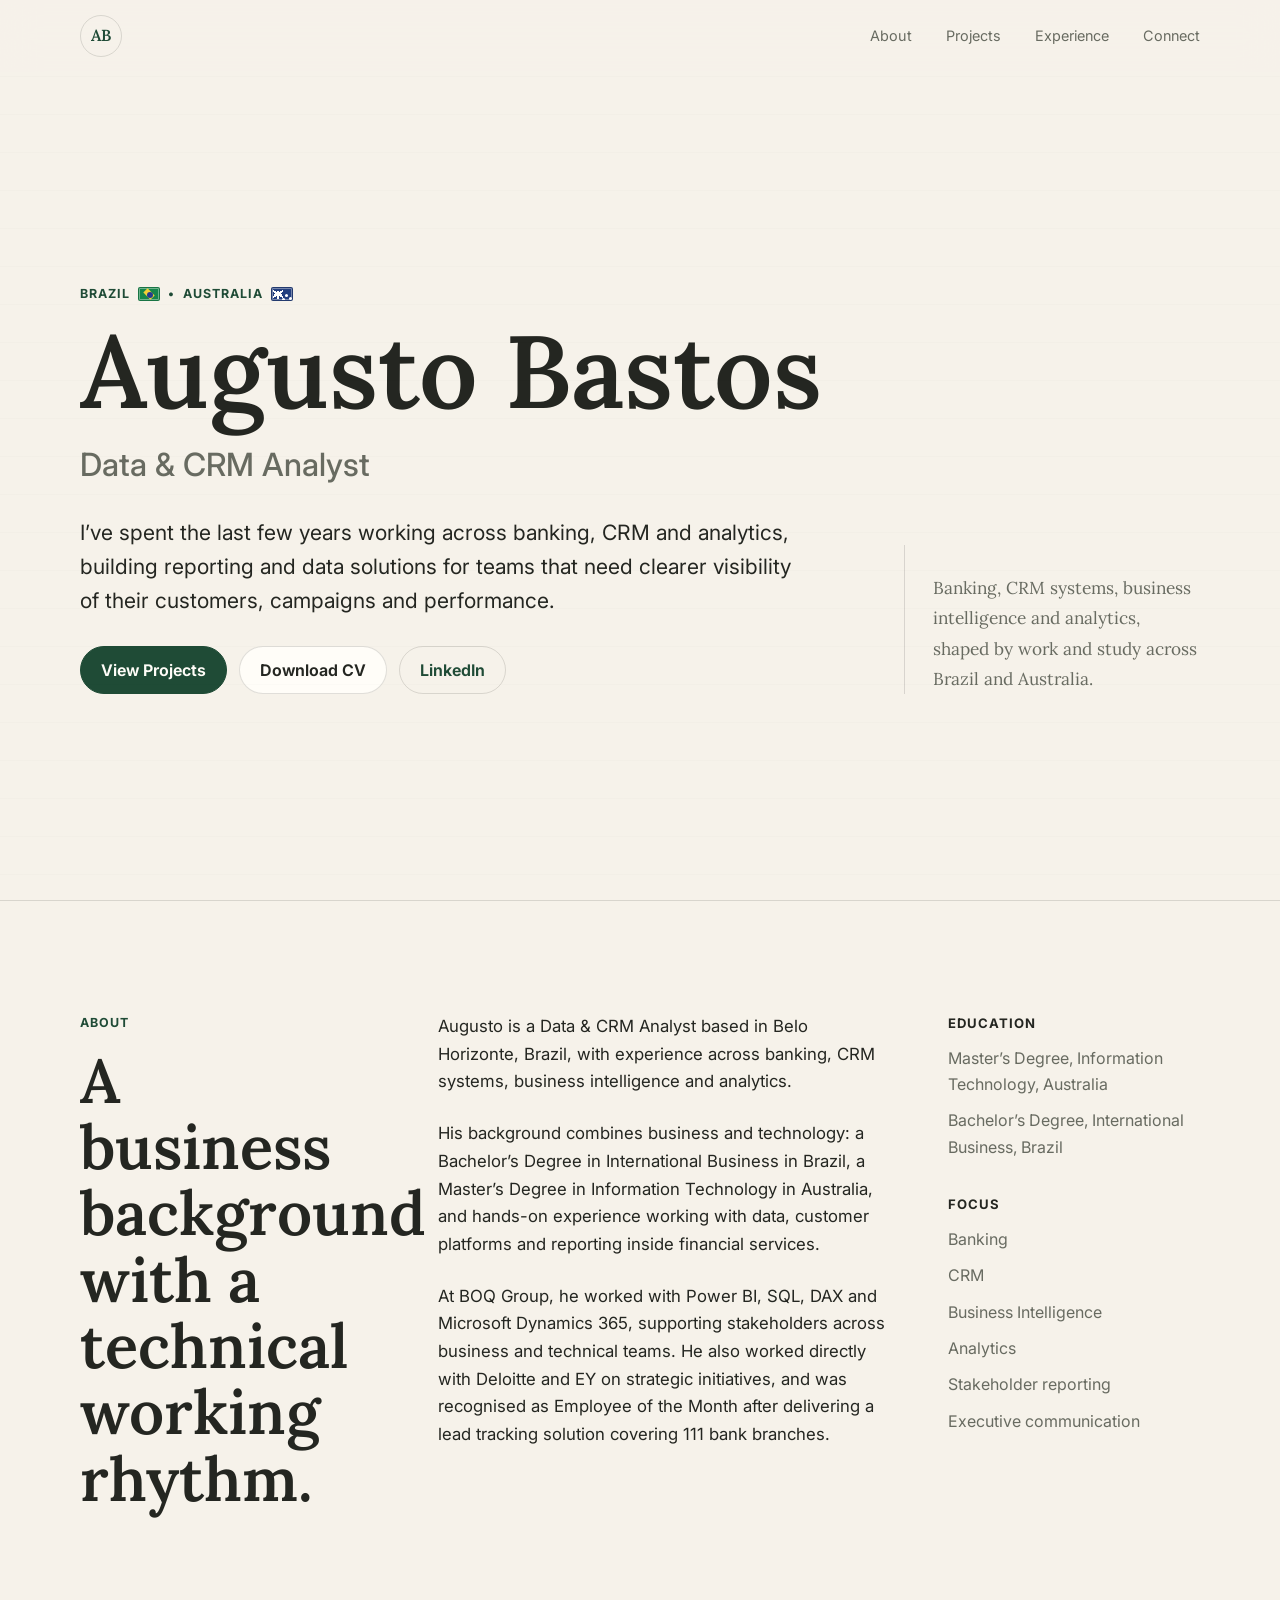
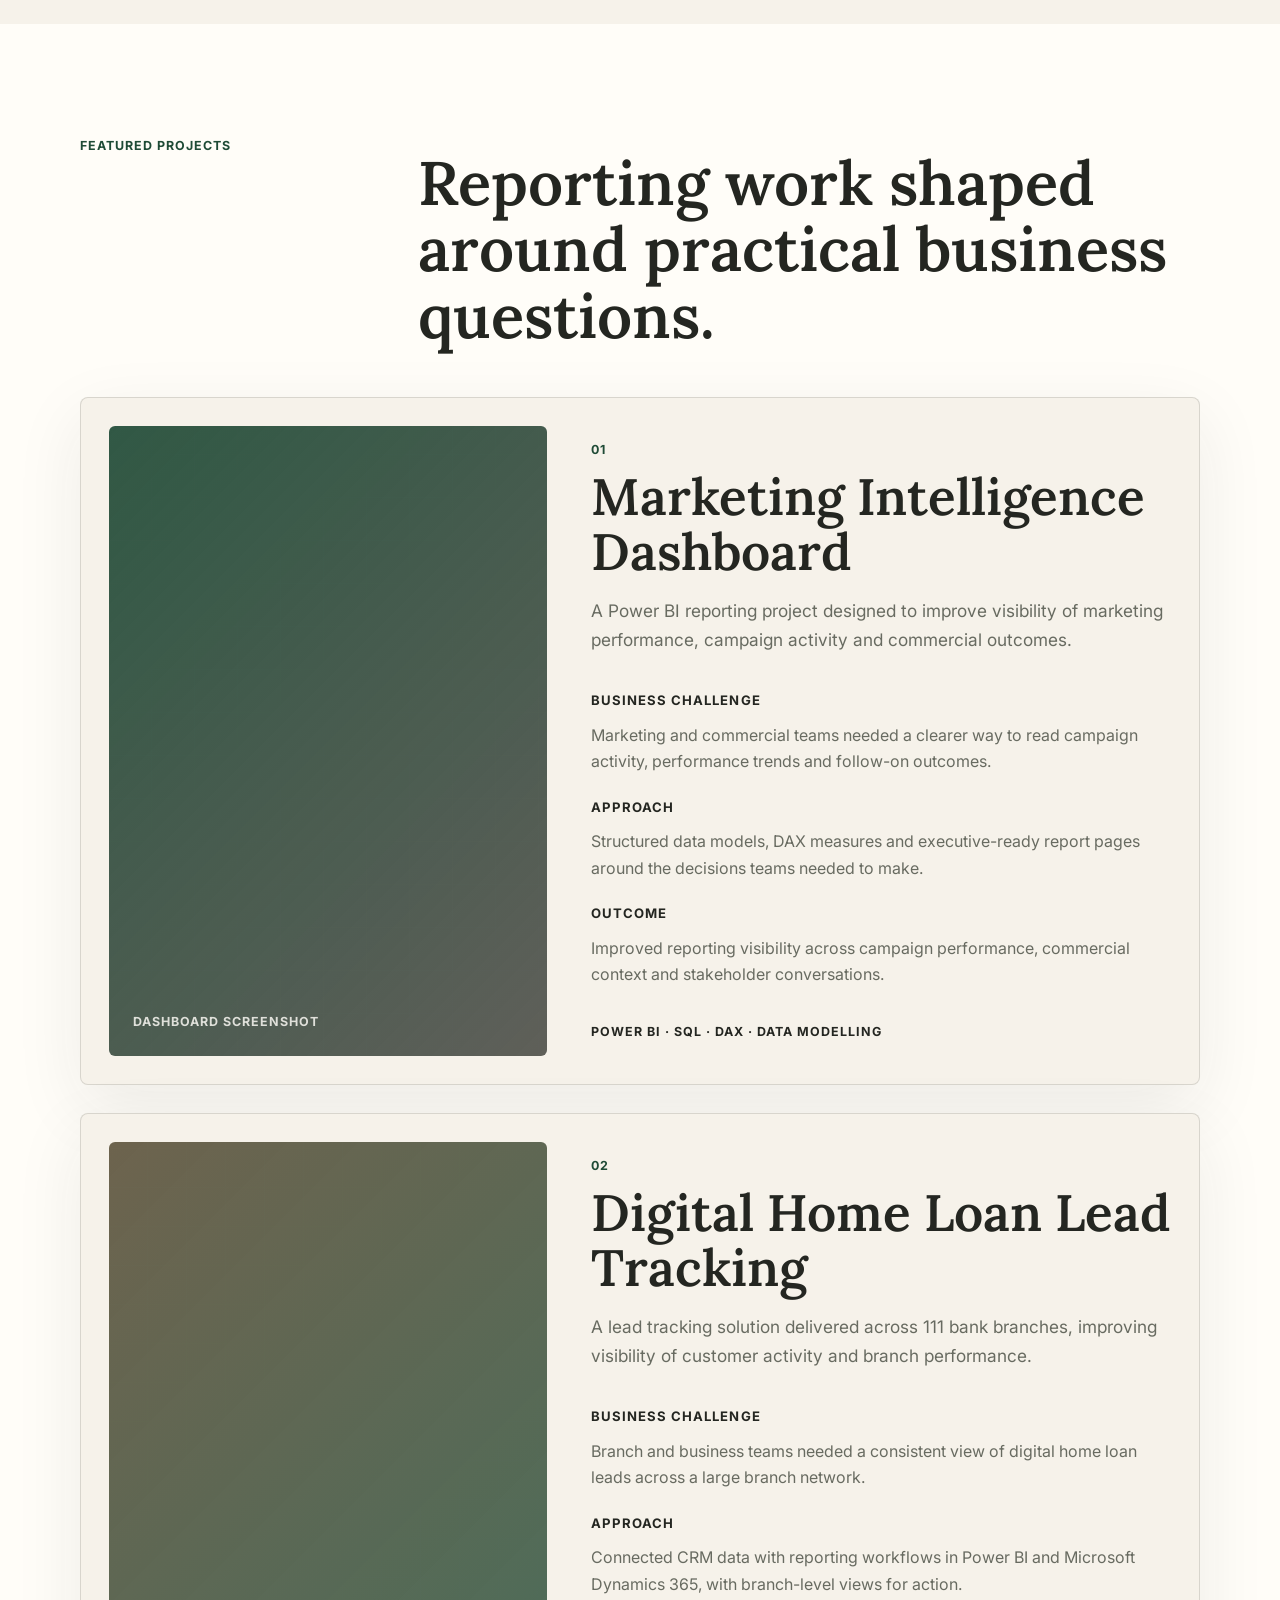
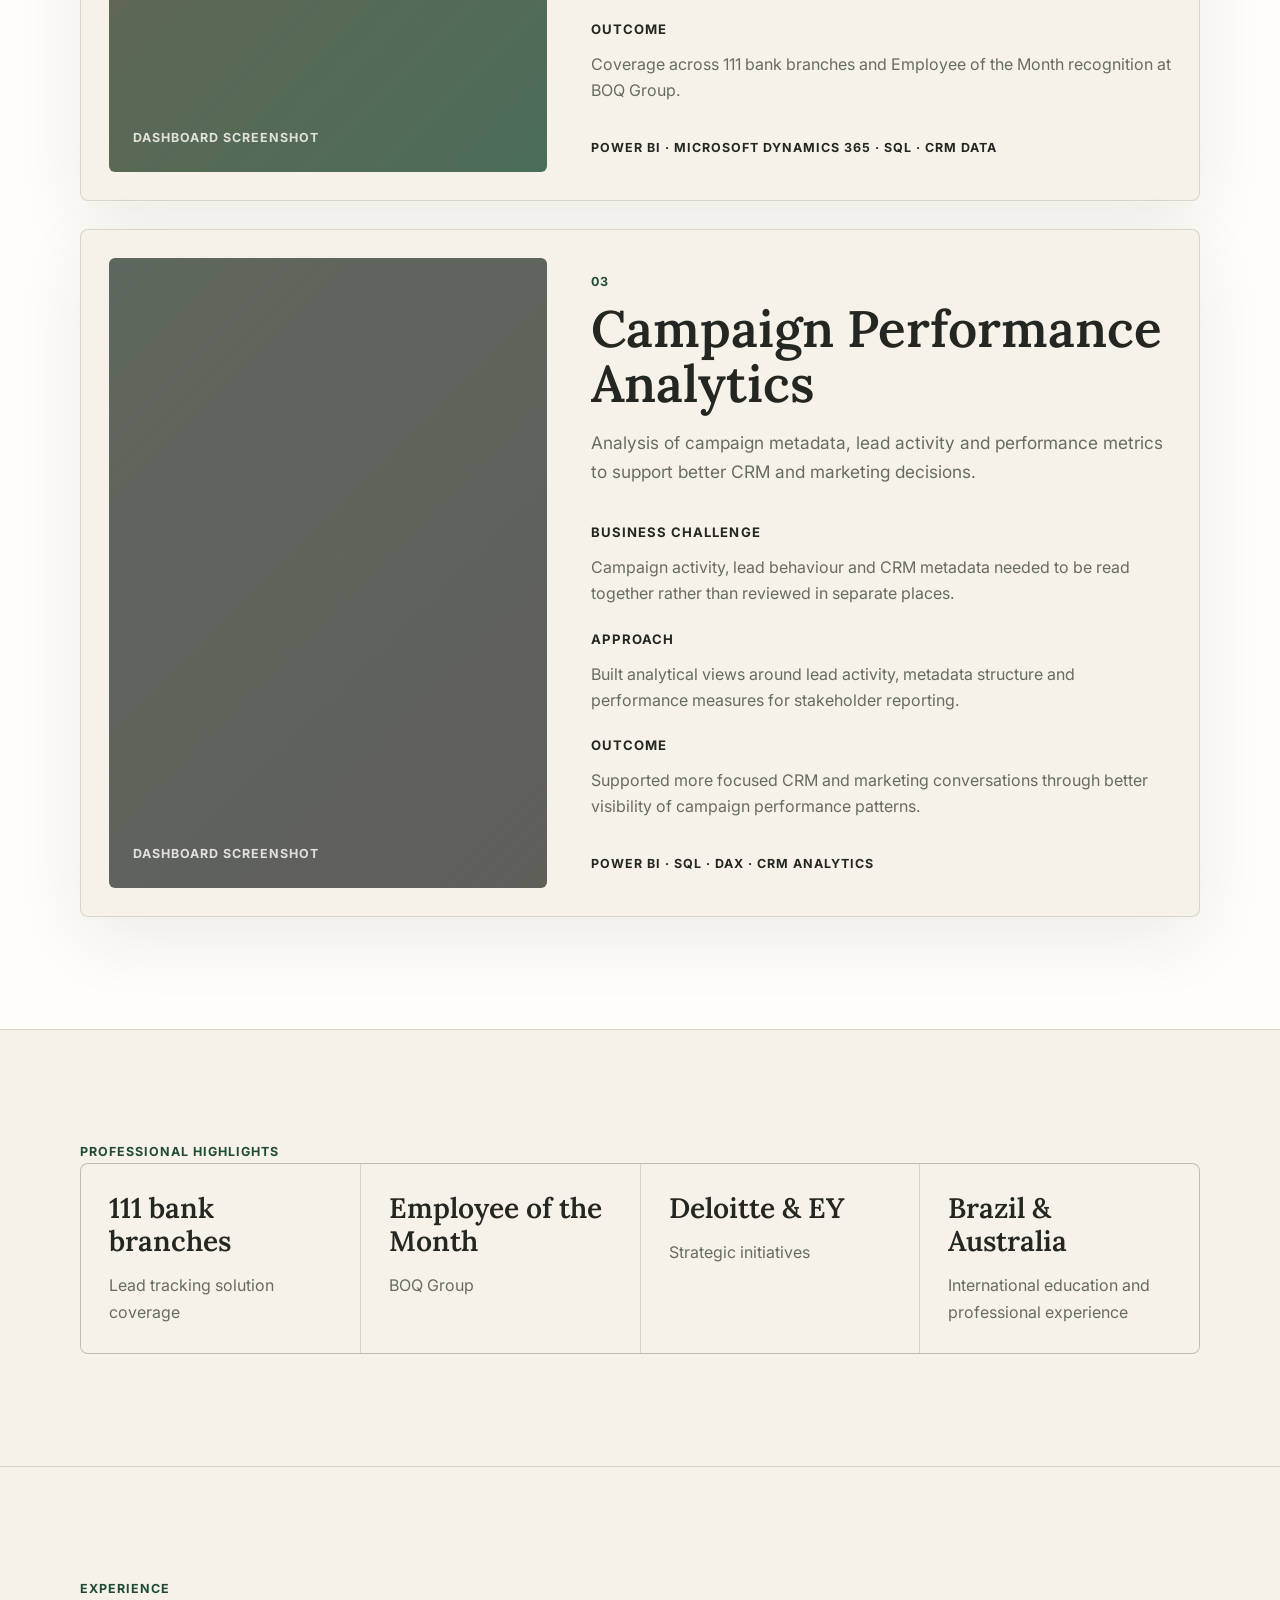
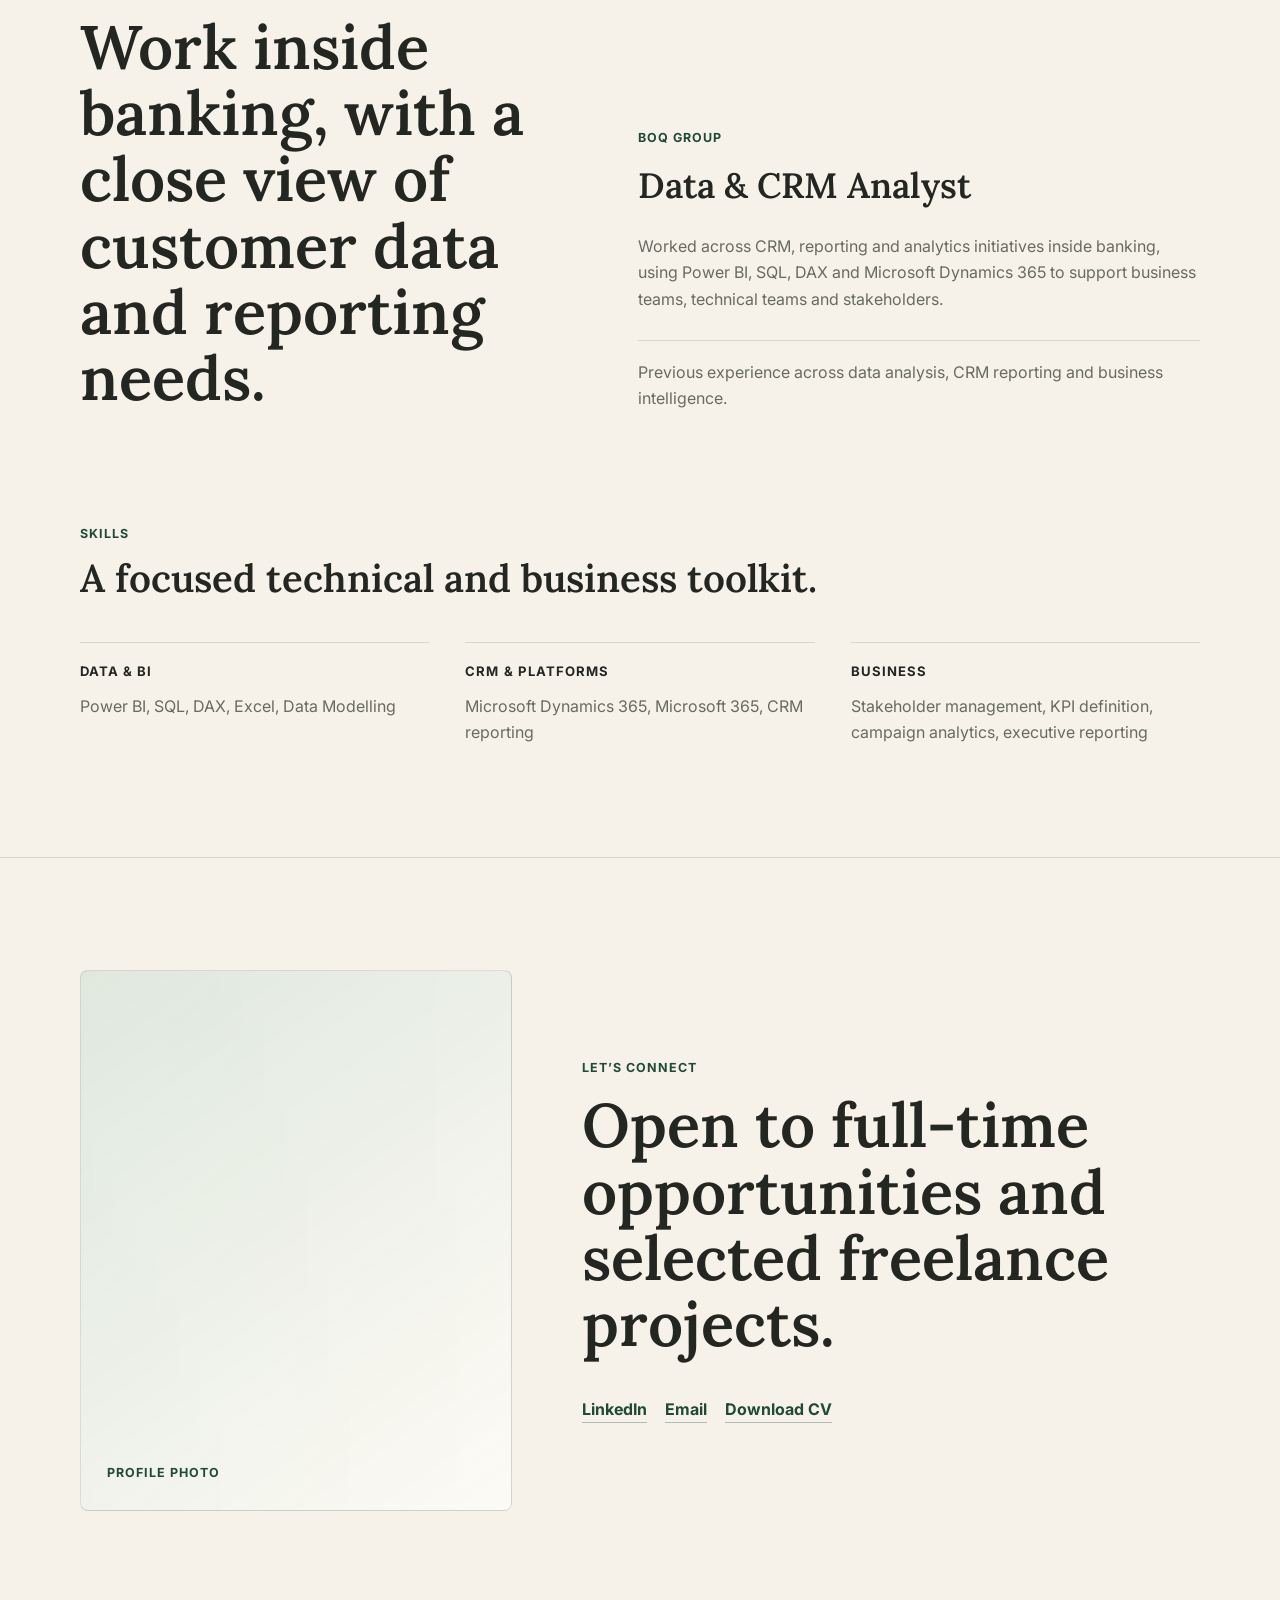
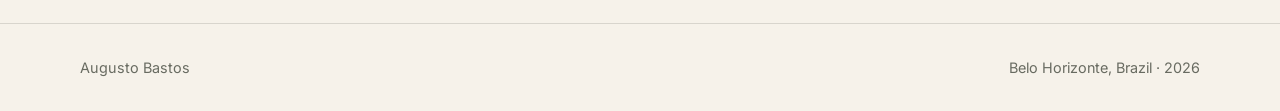
==== index.html @ 9970775e "Add files via upload" ====
<!doctype html>
<html lang="en">
  <head>
    <meta charset="utf-8">
    <meta name="viewport" content="width=device-width, initial-scale=1">
    <meta
      name="description"
      content="Augusto Bastos is a Data & CRM Analyst based in Belo Horizonte, Brazil, with experience across banking, CRM, business intelligence and analytics."
    >
    <title>Augusto Bastos | Data & CRM Analyst</title>
    <link rel="preconnect" href="https://fonts.googleapis.com">
    <link rel="preconnect" href="https://fonts.gstatic.com" crossorigin>
    <link
      href="https://fonts.googleapis.com/css2?family=Inter:wght@400;500;600;700&family=Lora:wght@500;600&display=swap"
      rel="stylesheet"
    >
    <link rel="stylesheet" href="styles.css">
  </head>
  <body>
    <header class="site-header" data-header>
      <a class="wordmark" href="#top" aria-label="Augusto Bastos home">AB</a>
      <nav class="site-nav" aria-label="Primary navigation">
        <a href="#about">About</a>
        <a href="#projects">Projects</a>
        <a href="#experience">Experience</a>
        <a href="#connect">Connect</a>
      </nav>
    </header>

    <main id="top">
      <section class="hero section-pad" aria-labelledby="hero-title">
        <div class="container hero-grid">
          <div class="hero-copy">
            <p class="eyebrow location-line">
              Brazil <span class="flag flag-brazil" aria-label="Brazil"></span>
              <span aria-hidden="true">•</span>
              Australia <span class="flag flag-australia" aria-label="Australia"></span>
            </p>
            <h1 id="hero-title">Augusto Bastos</h1>
            <p class="role">Data & CRM Analyst</p>
            <p class="intro">
              I’ve spent the last few years working across banking, CRM and analytics,
              building reporting and data solutions for teams that need clearer
              visibility of their customers, campaigns and performance.
            </p>
            <div class="hero-actions" aria-label="Primary links">
              <a class="button primary" href="#projects">View Projects</a>
              <a class="button secondary" href="Augusto-Bastos-CV.pdf" download>Download CV</a>
              <a class="button ghost" href="https://www.linkedin.com/" target="_blank" rel="noreferrer">LinkedIn</a>
            </div>
          </div>
          <aside class="hero-note" aria-label="Career summary">
            <p>Banking, CRM systems, business intelligence and analytics, shaped by work and study across Brazil and Australia.</p>
          </aside>
        </div>
      </section>

      <section class="section-pad border-top" id="about" aria-labelledby="about-title">
        <div class="container split-section">
          <div>
            <p class="section-kicker">About</p>
            <h2 id="about-title">A business background with a technical working rhythm.</h2>
          </div>
          <div class="editorial-copy">
            <p>
              Augusto is a Data & CRM Analyst based in Belo Horizonte, Brazil, with
              experience across banking, CRM systems, business intelligence and analytics.
            </p>
            <p>
              His background combines business and technology: a Bachelor’s Degree in
              International Business in Brazil, a Master’s Degree in Information Technology
              in Australia, and hands-on experience working with data, customer platforms
              and reporting inside financial services.
            </p>
            <p>
              At BOQ Group, he worked with Power BI, SQL, DAX and Microsoft Dynamics 365,
              supporting stakeholders across business and technical teams. He also worked
              directly with Deloitte and EY on strategic initiatives, and was recognised
              as Employee of the Month after delivering a lead tracking solution covering
              111 bank branches.
            </p>
          </div>
          <aside class="fact-column" aria-label="Education and focus areas">
            <div>
              <h3>Education</h3>
              <ul>
                <li>Master’s Degree, Information Technology, Australia</li>
                <li>Bachelor’s Degree, International Business, Brazil</li>
              </ul>
            </div>
            <div>
              <h3>Focus</h3>
              <ul>
                <li>Banking</li>
                <li>CRM</li>
                <li>Business Intelligence</li>
                <li>Analytics</li>
                <li>Stakeholder reporting</li>
                <li>Executive communication</li>
              </ul>
            </div>
          </aside>
        </div>
      </section>

      <section class="section-pad projects-section" id="projects" aria-labelledby="projects-title">
        <div class="container section-heading">
          <p class="section-kicker">Featured Projects</p>
          <h2 id="projects-title">Reporting work shaped around practical business questions.</h2>
        </div>

        <div class="container project-list">
          <article class="project-card">
            <div class="project-image" role="img" aria-label="Placeholder for Marketing Intelligence Dashboard screenshot">
              <span>Dashboard screenshot</span>
            </div>
            <div class="project-content">
              <p class="project-number">01</p>
              <h3>Marketing Intelligence Dashboard</h3>
              <p class="project-description">
                A Power BI reporting project designed to improve visibility of marketing
                performance, campaign activity and commercial outcomes.
              </p>
              <div class="project-details">
                <div>
                  <h4>Business challenge</h4>
                  <p>Marketing and commercial teams needed a clearer way to read campaign activity, performance trends and follow-on outcomes.</p>
                </div>
                <div>
                  <h4>Approach</h4>
                  <p>Structured data models, DAX measures and executive-ready report pages around the decisions teams needed to make.</p>
                </div>
                <div>
                  <h4>Outcome</h4>
                  <p>Improved reporting visibility across campaign performance, commercial context and stakeholder conversations.</p>
                </div>
              </div>
              <p class="tools">Power BI · SQL · DAX · Data Modelling</p>
            </div>
          </article>

          <article class="project-card">
            <div class="project-image warm" role="img" aria-label="Placeholder for Digital Home Loan Lead Tracking dashboard screenshot">
              <span>Dashboard screenshot</span>
            </div>
            <div class="project-content">
              <p class="project-number">02</p>
              <h3>Digital Home Loan Lead Tracking</h3>
              <p class="project-description">
                A lead tracking solution delivered across 111 bank branches, improving
                visibility of customer activity and branch performance.
              </p>
              <div class="project-details">
                <div>
                  <h4>Business challenge</h4>
                  <p>Branch and business teams needed a consistent view of digital home loan leads across a large branch network.</p>
                </div>
                <div>
                  <h4>Approach</h4>
                  <p>Connected CRM data with reporting workflows in Power BI and Microsoft Dynamics 365, with branch-level views for action.</p>
                </div>
                <div>
                  <h4>Outcome</h4>
                  <p>Coverage across 111 bank branches and Employee of the Month recognition at BOQ Group.</p>
                </div>
              </div>
              <p class="tools">Power BI · Microsoft Dynamics 365 · SQL · CRM data</p>
            </div>
          </article>

          <article class="project-card">
            <div class="project-image muted" role="img" aria-label="Placeholder for Campaign Performance Analytics dashboard screenshot">
              <span>Dashboard screenshot</span>
            </div>
            <div class="project-content">
              <p class="project-number">03</p>
              <h3>Campaign Performance Analytics</h3>
              <p class="project-description">
                Analysis of campaign metadata, lead activity and performance metrics to
                support better CRM and marketing decisions.
              </p>
              <div class="project-details">
                <div>
                  <h4>Business challenge</h4>
                  <p>Campaign activity, lead behaviour and CRM metadata needed to be read together rather than reviewed in separate places.</p>
                </div>
                <div>
                  <h4>Approach</h4>
                  <p>Built analytical views around lead activity, metadata structure and performance measures for stakeholder reporting.</p>
                </div>
                <div>
                  <h4>Outcome</h4>
                  <p>Supported more focused CRM and marketing conversations through better visibility of campaign performance patterns.</p>
                </div>
              </div>
              <p class="tools">Power BI · SQL · DAX · CRM analytics</p>
            </div>
          </article>
        </div>
      </section>

      <section class="section-pad highlights border-top" aria-labelledby="highlights-title">
        <div class="container">
          <p class="section-kicker">Professional Highlights</p>
          <h2 id="highlights-title" class="sr-only">Professional Highlights</h2>
          <div class="highlight-grid">
            <div>
              <strong>111 bank branches</strong>
              <span>Lead tracking solution coverage</span>
            </div>
            <div>
              <strong>Employee of the Month</strong>
              <span>BOQ Group</span>
            </div>
            <div>
              <strong>Deloitte & EY</strong>
              <span>Strategic initiatives</span>
            </div>
            <div>
              <strong>Brazil & Australia</strong>
              <span>International education and professional experience</span>
            </div>
          </div>
        </div>
      </section>

      <section class="section-pad border-top" id="experience" aria-labelledby="experience-title">
        <div class="container experience-grid">
          <div>
            <p class="section-kicker">Experience</p>
            <h2 id="experience-title">Work inside banking, with a close view of customer data and reporting needs.</h2>
          </div>
          <div class="experience-body">
            <div class="role-block">
              <p class="company">BOQ Group</p>
              <h3>Data & CRM Analyst</h3>
              <p>
                Worked across CRM, reporting and analytics initiatives inside banking,
                using Power BI, SQL, DAX and Microsoft Dynamics 365 to support business
                teams, technical teams and stakeholders.
              </p>
            </div>
            <p class="previous-experience">Previous experience across data analysis, CRM reporting and business intelligence.</p>
          </div>
        </div>
      </section>

      <section class="section-pad skills-section" aria-labelledby="skills-title">
        <div class="container">
          <p class="section-kicker">Skills</p>
          <h2 id="skills-title" class="compact-heading">A focused technical and business toolkit.</h2>
          <div class="skills-grid">
            <div>
              <h3>Data & BI</h3>
              <p>Power BI, SQL, DAX, Excel, Data Modelling</p>
            </div>
            <div>
              <h3>CRM & Platforms</h3>
              <p>Microsoft Dynamics 365, Microsoft 365, CRM reporting</p>
            </div>
            <div>
              <h3>Business</h3>
              <p>Stakeholder management, KPI definition, campaign analytics, executive reporting</p>
            </div>
          </div>
        </div>
      </section>

      <section class="section-pad connect-section border-top" id="connect" aria-labelledby="connect-title">
        <div class="container connect-grid">
          <div class="portrait-placeholder" role="img" aria-label="Placeholder for Augusto Bastos profile photo">
            <span>Profile photo</span>
          </div>
          <div class="connect-copy">
            <p class="section-kicker">Let’s Connect</p>
            <h2 id="connect-title">Open to full-time opportunities and selected freelance projects.</h2>
            <div class="connect-links">
              <a href="https://www.linkedin.com/" target="_blank" rel="noreferrer">LinkedIn</a>
              <a href="mailto:augusto@example.com">Email</a>
              <a href="Augusto-Bastos-CV.pdf" download>Download CV</a>
            </div>
          </div>
        </div>
      </section>
    </main>

    <footer class="site-footer">
      <div class="container footer-inner">
        <p>Augusto Bastos</p>
        <p>Belo Horizonte, Brazil · <span data-year></span></p>
      </div>
    </footer>

    <script src="script.js"></script>
  </body>
</html>
---- styles.css ----
:root {
  --paper: #f6f2ea;
  --paper-deep: #eee8dc;
  --ink: #242621;
  --muted: #686b61;
  --soft: #85897c;
  --forest: #1f4b36;
  --forest-light: #dfe8df;
  --line: rgba(36, 38, 33, 0.14);
  --white: #fffdf8;
  --shadow: 0 22px 70px rgba(36, 38, 33, 0.08);
  --serif: "Lora", Georgia, serif;
  --sans: "Inter", Arial, sans-serif;
}

* {
  box-sizing: border-box;
}

html {
  scroll-behavior: smooth;
}

body {
  margin: 0;
  background: var(--paper);
  color: var(--ink);
  font-family: var(--sans);
  font-size: 16px;
  line-height: 1.65;
  letter-spacing: 0;
}

body::before {
  content: "";
  position: fixed;
  inset: 0;
  pointer-events: none;
  background-image: linear-gradient(rgba(36, 38, 33, 0.026) 1px, transparent 1px);
  background-size: 100% 38px;
  opacity: 0.45;
}

a {
  color: inherit;
  text-decoration: none;
}

p,
h1,
h2,
h3,
h4 {
  margin: 0;
}

ul {
  margin: 0;
  padding: 0;
  list-style: none;
}

.container {
  width: min(1120px, calc(100% - 40px));
  margin-inline: auto;
}

.section-pad {
  padding: 112px 0;
}

.border-top {
  border-top: 1px solid var(--line);
}

.site-header {
  position: sticky;
  top: 0;
  z-index: 10;
  display: flex;
  align-items: center;
  justify-content: space-between;
  gap: 24px;
  min-height: 72px;
  padding: 0 max(20px, calc((100vw - 1120px) / 2));
  background: rgba(246, 242, 234, 0.86);
  border-bottom: 1px solid transparent;
  backdrop-filter: blur(18px);
  transition: border-color 180ms ease, background 180ms ease;
}

.site-header.is-scrolled {
  background: rgba(246, 242, 234, 0.94);
  border-bottom-color: var(--line);
}

.wordmark {
  display: grid;
  place-items: center;
  width: 42px;
  height: 42px;
  border: 1px solid var(--line);
  border-radius: 50%;
  color: var(--forest);
  font-family: var(--serif);
  font-weight: 600;
}

.site-nav {
  display: flex;
  align-items: center;
  gap: clamp(14px, 3vw, 34px);
  color: var(--muted);
  font-size: 0.9rem;
}

.site-nav a {
  position: relative;
  white-space: nowrap;
}

.site-nav a::after {
  content: "";
  position: absolute;
  left: 0;
  right: 0;
  bottom: -8px;
  height: 1px;
  background: var(--forest);
  transform: scaleX(0);
  transform-origin: left;
  transition: transform 180ms ease;
}

.site-nav a:hover,
.site-nav a.is-active {
  color: var(--ink);
}

.site-nav a:hover::after,
.site-nav a.is-active::after {
  transform: scaleX(1);
}

.hero {
  min-height: calc(100vh - 72px);
  display: flex;
  align-items: center;
  padding: 54px 0 48px;
}

.hero-grid {
  display: grid;
  grid-template-columns: minmax(0, 760px) minmax(220px, 1fr);
  gap: 64px;
  align-items: end;
}

.eyebrow,
.section-kicker,
.project-number,
.tools,
.company {
  color: var(--forest);
  font-size: 0.78rem;
  font-weight: 700;
  letter-spacing: 0.08em;
  text-transform: uppercase;
}

.hero h1 {
  margin-top: 18px;
  font-family: var(--serif);
  font-size: clamp(3.8rem, 8.2vw, 6.4rem);
  font-weight: 600;
  line-height: 0.96;
  letter-spacing: 0;
}

.role {
  margin-top: 18px;
  color: var(--muted);
  font-size: clamp(1.25rem, 2.6vw, 2rem);
  font-weight: 500;
}

.intro {
  max-width: 720px;
  margin-top: 24px;
  color: var(--ink);
  font-size: clamp(1.08rem, 1.75vw, 1.32rem);
  line-height: 1.62;
}

.hero-actions {
  display: flex;
  flex-wrap: wrap;
  gap: 12px;
  margin-top: 28px;
}

.location-line {
  display: flex;
  align-items: center;
  gap: 8px;
}

.flag {
  position: relative;
  display: inline-block;
  width: 22px;
  height: 14px;
  overflow: hidden;
  border: 1px solid rgba(36, 38, 33, 0.18);
  border-radius: 2px;
  box-shadow: 0 0 0 1px rgba(255, 253, 248, 0.38) inset;
  vertical-align: -2px;
}

.flag-brazil {
  background: #16864b;
}

.flag-brazil::before {
  content: "";
  position: absolute;
  inset: 3px 5px;
  background: #f1cf38;
  transform: rotate(45deg);
}

.flag-brazil::after {
  content: "";
  position: absolute;
  top: 4px;
  left: 8px;
  width: 6px;
  height: 6px;
  background: #263c8f;
  border-radius: 50%;
}

.flag-australia {
  background:
    linear-gradient(#fff 0 0) 2px 6px / 8px 2px no-repeat,
    linear-gradient(#fff 0 0) 5px 3px / 2px 8px no-repeat,
    linear-gradient(32deg, transparent 0 42%, #fff 42% 58%, transparent 58%) 1px 1px / 10px 10px no-repeat,
    linear-gradient(148deg, transparent 0 42%, #fff 42% 58%, transparent 58%) 1px 1px / 10px 10px no-repeat,
    #233f7f;
}

.flag-australia::before {
  content: "";
  position: absolute;
  top: 6px;
  right: 4px;
  width: 3px;
  height: 3px;
  background: #fff;
  border-radius: 50%;
  box-shadow: -3px 4px 0 #fff, 4px 3px 0 #fff;
}

.button {
  display: inline-flex;
  align-items: center;
  justify-content: center;
  min-height: 48px;
  padding: 0 20px;
  border: 1px solid var(--line);
  border-radius: 999px;
  font-weight: 650;
  transition: transform 180ms ease, background 180ms ease, border-color 180ms ease;
}

.button:hover {
  transform: translateY(-1px);
}

.button.primary {
  background: var(--forest);
  border-color: var(--forest);
  color: var(--white);
}

.button.secondary {
  background: var(--white);
}

.button.ghost {
  color: var(--forest);
}

.hero-note {
  padding: 28px 0 0 28px;
  border-left: 1px solid var(--line);
  color: var(--muted);
  font-family: var(--serif);
  font-size: 1.08rem;
  line-height: 1.75;
}

.split-section {
  display: grid;
  grid-template-columns: minmax(220px, 0.9fr) minmax(320px, 1.35fr) minmax(220px, 0.75fr);
  gap: 56px;
  align-items: start;
}

h2 {
  margin-top: 14px;
  font-family: var(--serif);
  font-size: clamp(2.2rem, 4.8vw, 4.6rem);
  font-weight: 600;
  line-height: 1.08;
  letter-spacing: 0;
}

.editorial-copy {
  color: var(--ink);
  font-size: 1.05rem;
}

.editorial-copy p + p {
  margin-top: 24px;
}

.fact-column {
  display: grid;
  gap: 34px;
  color: var(--muted);
}

.fact-column h3,
.skills-grid h3,
.project-details h4 {
  margin-bottom: 10px;
  color: var(--ink);
  font-size: 0.82rem;
  font-weight: 700;
  letter-spacing: 0.08em;
  text-transform: uppercase;
}

.fact-column li + li {
  margin-top: 10px;
}

.projects-section {
  background: var(--white);
}

.section-heading {
  display: grid;
  grid-template-columns: 0.36fr 1fr;
  gap: 56px;
  align-items: start;
  margin-bottom: 48px;
}

.project-list {
  display: grid;
  gap: 28px;
}

.project-card {
  display: grid;
  grid-template-columns: minmax(280px, 0.86fr) minmax(0, 1.14fr);
  gap: 44px;
  align-items: stretch;
  padding: 28px;
  background: var(--paper);
  border: 1px solid var(--line);
  border-radius: 8px;
  box-shadow: var(--shadow);
}

.project-image {
  min-height: 420px;
  display: grid;
  place-items: end start;
  padding: 24px;
  border-radius: 6px;
  overflow: hidden;
  color: rgba(255, 253, 248, 0.82);
  background:
    linear-gradient(135deg, rgba(31, 75, 54, 0.92), rgba(36, 38, 33, 0.72)),
    repeating-linear-gradient(90deg, transparent 0 42px, rgba(255, 255, 255, 0.15) 42px 43px),
    repeating-linear-gradient(0deg, transparent 0 42px, rgba(255, 255, 255, 0.14) 42px 43px);
}

.project-image.warm {
  background:
    linear-gradient(135deg, rgba(86, 76, 52, 0.86), rgba(31, 75, 54, 0.8)),
    repeating-linear-gradient(90deg, transparent 0 38px, rgba(255, 255, 255, 0.14) 38px 39px),
    repeating-linear-gradient(0deg, transparent 0 38px, rgba(255, 255, 255, 0.12) 38px 39px);
}

.project-image.muted {
  background:
    linear-gradient(135deg, rgba(78, 88, 78, 0.9), rgba(36, 38, 33, 0.72)),
    repeating-linear-gradient(90deg, transparent 0 46px, rgba(255, 255, 255, 0.13) 46px 47px),
    repeating-linear-gradient(0deg, transparent 0 46px, rgba(255, 255, 255, 0.11) 46px 47px);
}

.project-image span,
.portrait-placeholder span {
  font-size: 0.78rem;
  font-weight: 700;
  letter-spacing: 0.08em;
  text-transform: uppercase;
}

.project-content {
  padding: 14px 0;
}

.project-content h3 {
  margin-top: 8px;
  font-family: var(--serif);
  font-size: clamp(2rem, 4vw, 3.4rem);
  font-weight: 600;
  line-height: 1.08;
}

.project-description {
  max-width: 620px;
  margin-top: 18px;
  color: var(--muted);
  font-size: 1.08rem;
}

.project-details {
  display: grid;
  gap: 22px;
  margin-top: 36px;
  color: var(--muted);
}

.tools {
  margin-top: 34px;
  color: var(--ink);
}

.highlight-grid {
  display: grid;
  grid-template-columns: repeat(4, 1fr);
  gap: 1px;
  overflow: hidden;
  border: 1px solid var(--line);
  border-radius: 8px;
  background: var(--line);
}

.highlight-grid div {
  min-height: 180px;
  padding: 28px;
  background: var(--paper);
}

.highlight-grid strong {
  display: block;
  font-family: var(--serif);
  font-size: clamp(1.45rem, 2.2vw, 2rem);
  font-weight: 600;
  line-height: 1.18;
}

.highlight-grid span {
  display: block;
  margin-top: 14px;
  color: var(--muted);
}

.experience-grid {
  display: grid;
  grid-template-columns: minmax(280px, 0.85fr) minmax(320px, 1fr);
  gap: 80px;
}

.experience-body {
  align-self: end;
}

.role-block {
  padding-bottom: 28px;
  border-bottom: 1px solid var(--line);
}

.role-block h3 {
  margin-top: 8px;
  font-family: var(--serif);
  font-size: 2.2rem;
  font-weight: 600;
}

.role-block p:last-child,
.previous-experience {
  margin-top: 18px;
  color: var(--muted);
}

.skills-section {
  padding-top: 0;
}

.compact-heading {
  max-width: 760px;
  font-size: clamp(1.8rem, 3vw, 2.8rem);
}

.skills-grid {
  display: grid;
  grid-template-columns: repeat(3, 1fr);
  gap: 36px;
  margin-top: 42px;
  color: var(--muted);
}

.skills-grid div {
  padding-top: 18px;
  border-top: 1px solid var(--line);
}

.connect-grid {
  display: grid;
  grid-template-columns: minmax(280px, 0.7fr) minmax(320px, 1fr);
  gap: 70px;
  align-items: center;
}

.portrait-placeholder {
  aspect-ratio: 4 / 5;
  display: grid;
  place-items: end start;
  padding: 26px;
  border-radius: 8px;
  color: var(--forest);
  background:
    linear-gradient(145deg, rgba(223, 232, 223, 0.9), rgba(255, 253, 248, 0.78)),
    linear-gradient(90deg, rgba(31, 75, 54, 0.08), transparent);
  border: 1px solid var(--line);
}

.connect-copy h2 {
  max-width: 760px;
}

.connect-links {
  display: flex;
  flex-wrap: wrap;
  gap: 18px;
  margin-top: 38px;
}

.connect-links a {
  color: var(--forest);
  font-weight: 700;
  border-bottom: 1px solid rgba(31, 75, 54, 0.32);
}

.site-footer {
  padding: 32px 0;
  border-top: 1px solid var(--line);
  color: var(--muted);
  font-size: 0.9rem;
}

.footer-inner {
  display: flex;
  justify-content: space-between;
  gap: 20px;
}

.sr-only {
  position: absolute;
  width: 1px;
  height: 1px;
  padding: 0;
  margin: -1px;
  overflow: hidden;
  clip: rect(0, 0, 0, 0);
  white-space: nowrap;
  border: 0;
}

@media (max-width: 920px) {
  .section-pad {
    padding: 84px 0;
  }

  .hero {
    min-height: auto;
  }

  .hero-grid,
  .split-section,
  .section-heading,
  .project-card,
  .experience-grid,
  .connect-grid {
    grid-template-columns: 1fr;
  }

  .hero-grid,
  .split-section,
  .section-heading,
  .project-card,
  .experience-grid,
  .connect-grid {
    gap: 34px;
  }

  .hero-note {
    max-width: 560px;
  }

  .project-image {
    min-height: 320px;
  }

  .highlight-grid,
  .skills-grid {
    grid-template-columns: repeat(2, 1fr);
  }
}

@media (max-width: 680px) {
  .container {
    width: min(100% - 28px, 1120px);
  }

  .site-header {
    min-height: 66px;
    padding-inline: 14px;
  }

  .wordmark {
    width: 38px;
    height: 38px;
  }

  .site-nav {
    gap: 12px;
    font-size: 0.78rem;
    overflow-x: auto;
    scrollbar-width: none;
  }

  .site-nav::-webkit-scrollbar {
    display: none;
  }

  .section-pad {
    padding: 66px 0;
  }

  .hero h1 {
    font-size: clamp(3.4rem, 18vw, 5.4rem);
  }

  .intro,
  .project-description {
    font-size: 1rem;
  }

  .hero-actions {
    align-items: stretch;
    flex-direction: column;
  }

  .button {
    width: 100%;
  }

  .hero-note {
    padding: 22px 0 0;
    border-left: 0;
    border-top: 1px solid var(--line);
  }

  h2 {
    font-size: clamp(2rem, 11vw, 3rem);
  }

  .project-card {
    padding: 16px;
  }

  .project-image {
    min-height: 260px;
  }

  .highlight-grid,
  .skills-grid {
    grid-template-columns: 1fr;
  }

  .highlight-grid div {
    min-height: 138px;
  }

  .footer-inner {
    flex-direction: column;
  }
}
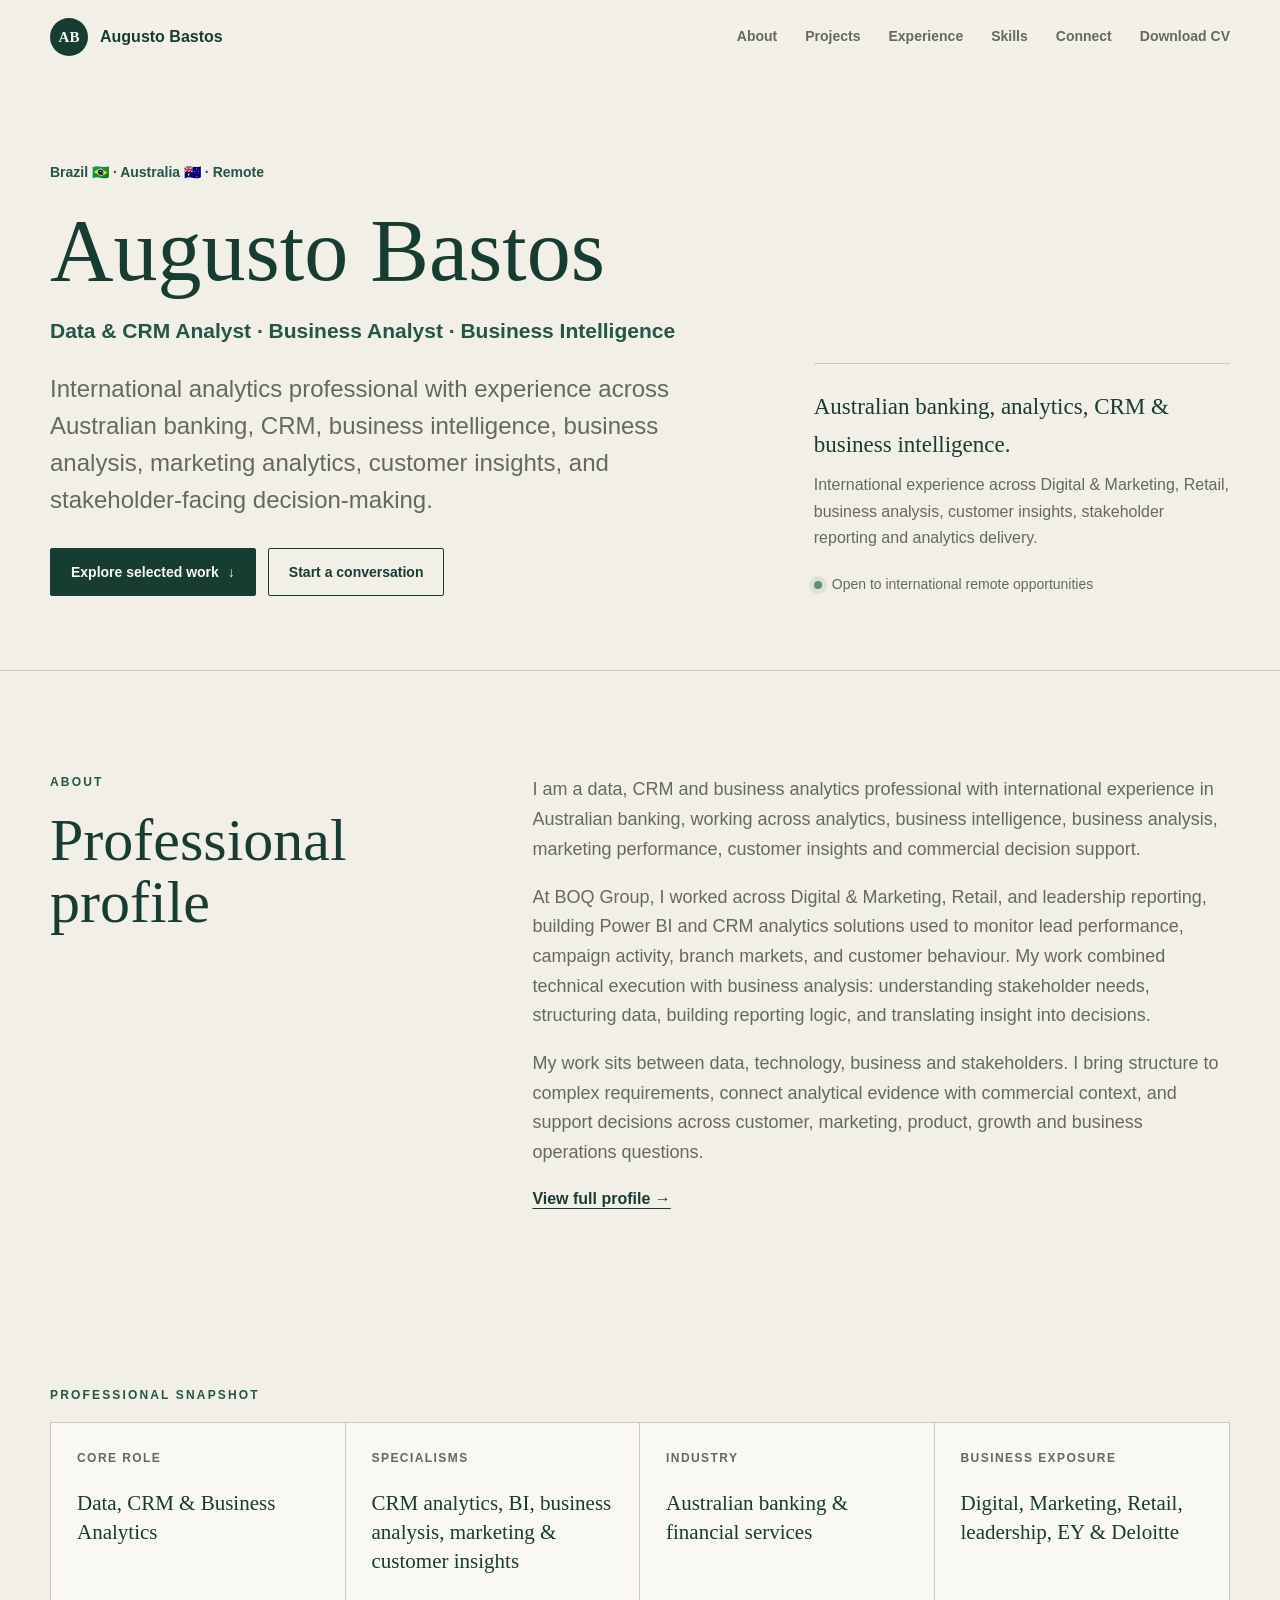
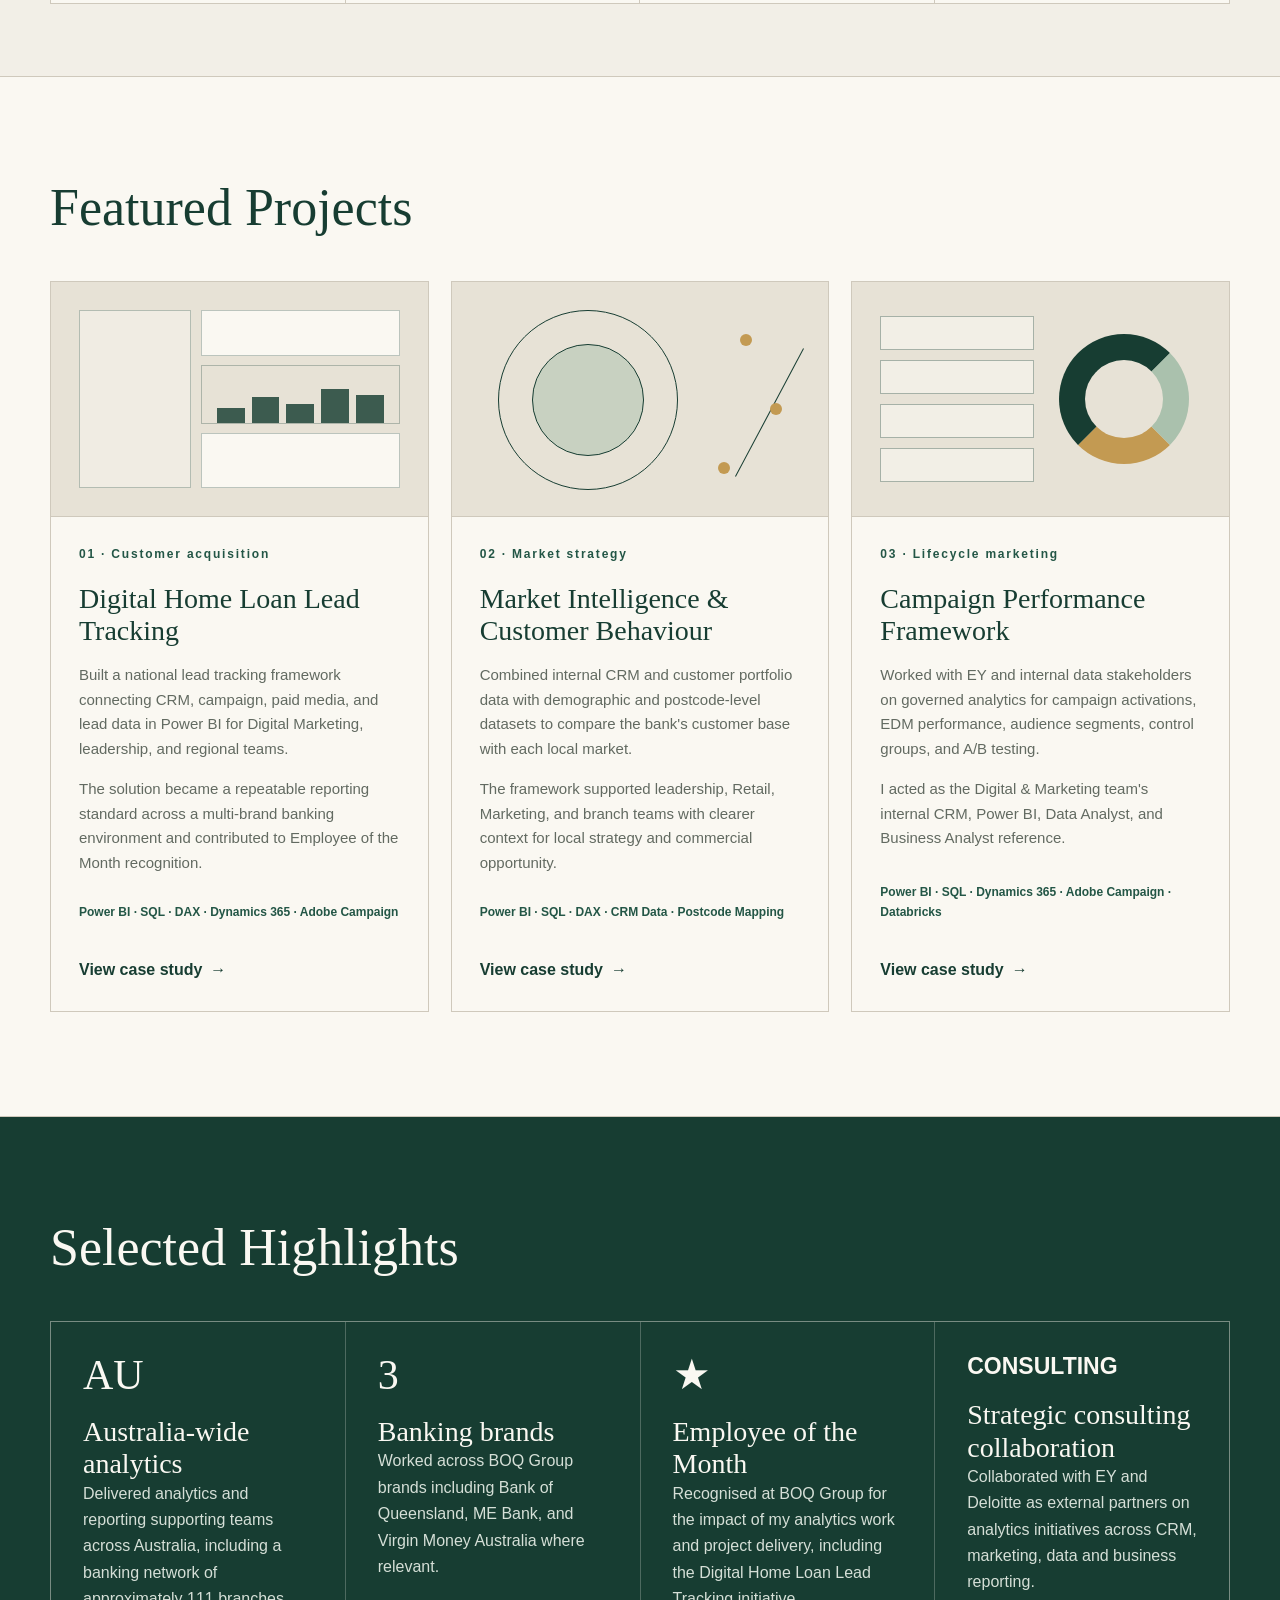
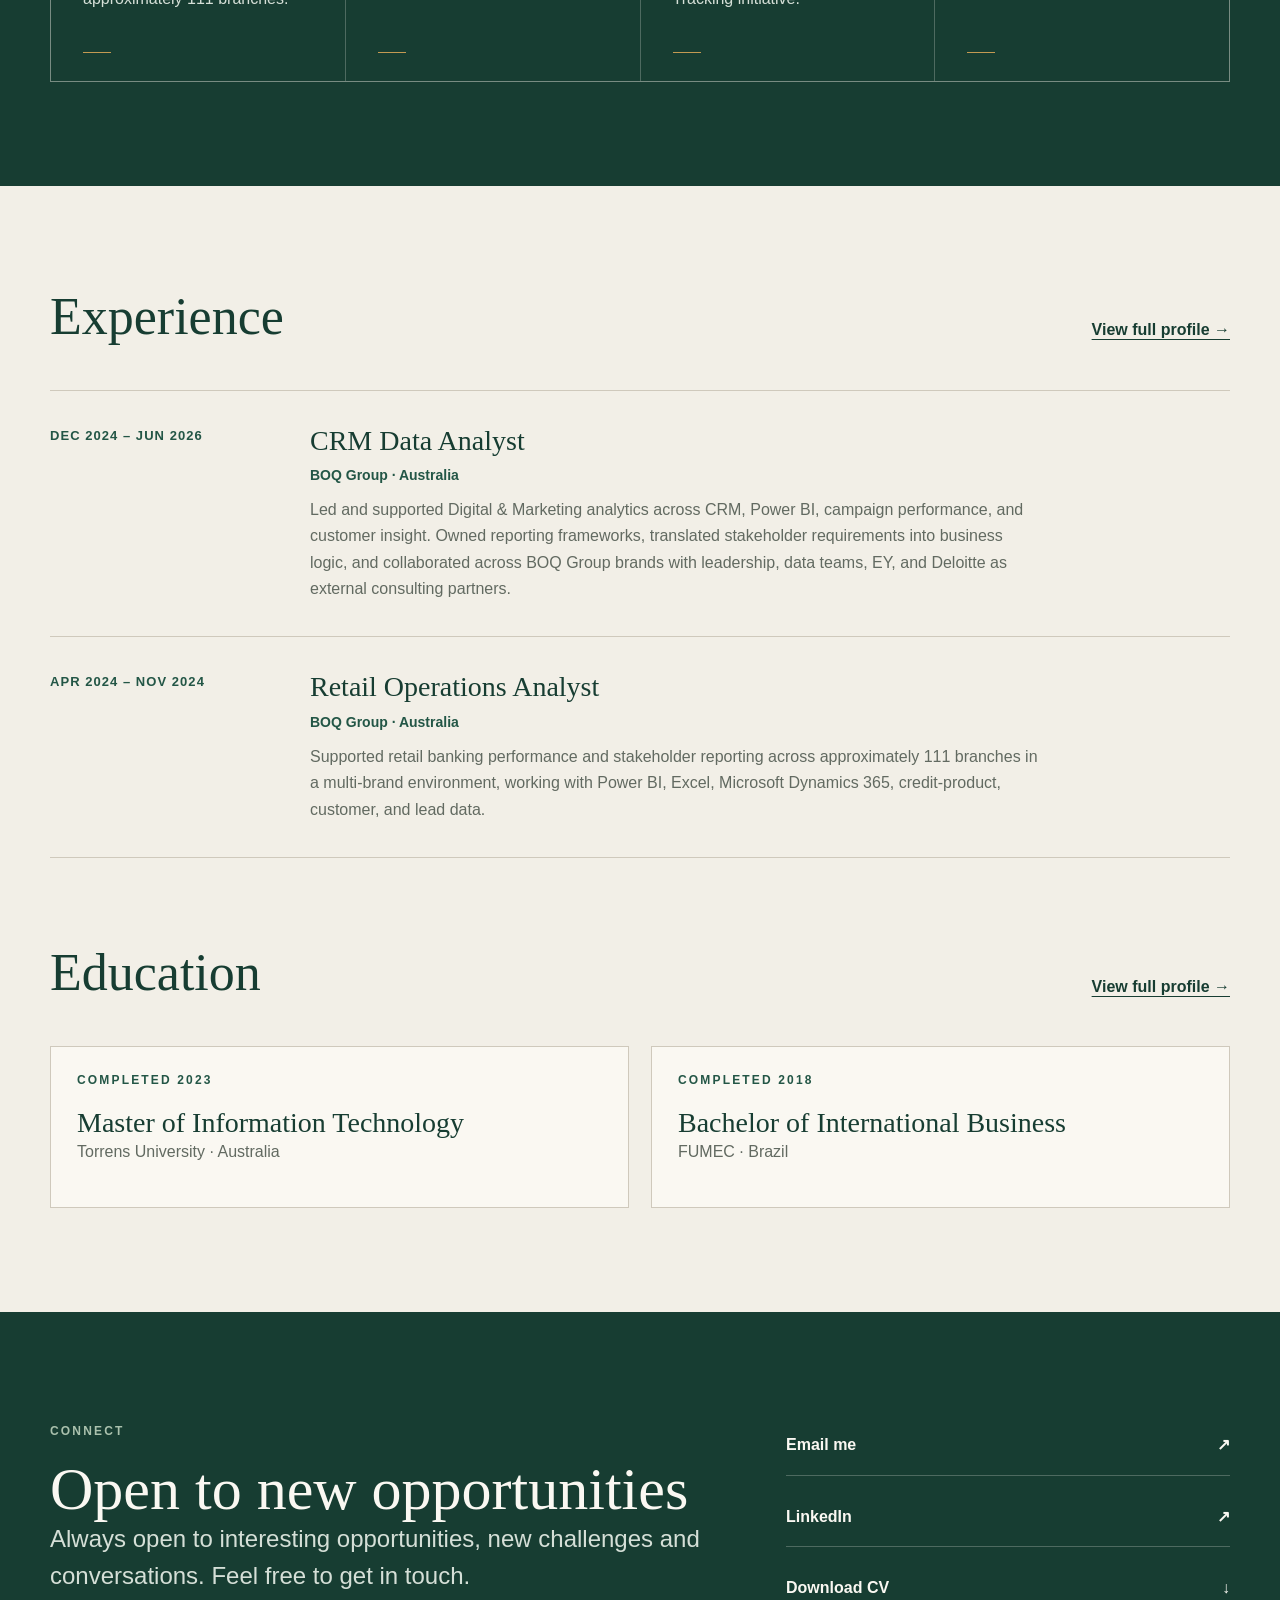
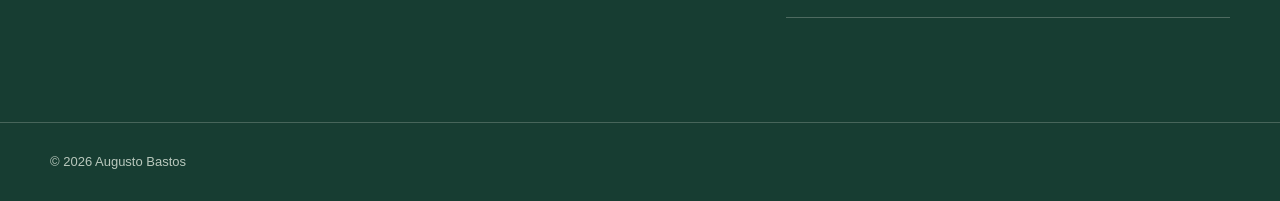
==== commit b30df7a2: "Add files via upload" ====
--- a/index.html
+++ b/index.html
@@ -1,296 +1,187 @@
 <!doctype html>
 <html lang="en">
-  <head>
-    <meta charset="utf-8">
-    <meta name="viewport" content="width=device-width, initial-scale=1">
-    <meta
-      name="description"
-      content="Augusto Bastos is a Data & CRM Analyst based in Belo Horizonte, Brazil, with experience across banking, CRM, business intelligence and analytics."
-    >
-    <title>Augusto Bastos | Data & CRM Analyst</title>
-    <link rel="preconnect" href="https://fonts.googleapis.com">
-    <link rel="preconnect" href="https://fonts.gstatic.com" crossorigin>
-    <link
-      href="https://fonts.googleapis.com/css2?family=Inter:wght@400;500;600;700&family=Lora:wght@500;600&display=swap"
-      rel="stylesheet"
-    >
-    <link rel="stylesheet" href="styles.css">
-  </head>
-  <body>
-    <header class="site-header" data-header>
-      <a class="wordmark" href="#top" aria-label="Augusto Bastos home">AB</a>
-      <nav class="site-nav" aria-label="Primary navigation">
+<head>
+  <meta charset="utf-8">
+  <meta name="viewport" content="width=device-width, initial-scale=1">
+  <meta name="description" content="Augusto Bastos is an international data, CRM and business analytics professional with Australian banking experience across business intelligence, marketing analytics, customer insights, and stakeholder-facing decision-making.">
+  <meta name="theme-color" content="#f2efe7">
+  <title>Augusto Bastos | Data, CRM & Business Intelligence</title>
+  <link rel="stylesheet" href="styles.css">
+  <script defer src="script.js"></script>
+</head>
+<body>
+  <a class="skip-link" href="#main">Skip to content</a>
+  <header class="site-header" data-header>
+    <nav class="nav" aria-label="Main navigation">
+      <a class="brand" href="index.html" aria-label="Augusto Bastos, home">
+        <span class="brand-mark" aria-hidden="true">AB</span>
+        <span>Augusto Bastos</span>
+      </a>
+      <button class="menu-button" type="button" aria-expanded="false" aria-label="Open navigation" data-menu-button>☰</button>
+      <div class="nav-links" data-nav-links>
         <a href="#about">About</a>
         <a href="#projects">Projects</a>
         <a href="#experience">Experience</a>
+        <a href="profile.html#capabilities">Skills</a>
         <a href="#connect">Connect</a>
-      </nav>
-    </header>
+        <a href="Augusto-Bastos-CV.pdf" download>Download CV</a>
+      </div>
+    </nav>
+  </header>
 
-    <main id="top">
-      <section class="hero section-pad" aria-labelledby="hero-title">
-        <div class="container hero-grid">
-          <div class="hero-copy">
-            <p class="eyebrow location-line">
-              Brazil <span class="flag flag-brazil" aria-label="Brazil"></span>
-              <span aria-hidden="true">•</span>
-              Australia <span class="flag flag-australia" aria-label="Australia"></span>
-            </p>
-            <h1 id="hero-title">Augusto Bastos</h1>
-            <p class="role">Data & CRM Analyst</p>
-            <p class="intro">
-              I’ve spent the last few years working across banking, CRM and analytics,
-              building reporting and data solutions for teams that need clearer
-              visibility of their customers, campaigns and performance.
-            </p>
-            <div class="hero-actions" aria-label="Primary links">
-              <a class="button primary" href="#projects">View Projects</a>
-              <a class="button secondary" href="Augusto-Bastos-CV.pdf" download>Download CV</a>
-              <a class="button ghost" href="https://www.linkedin.com/" target="_blank" rel="noreferrer">LinkedIn</a>
+  <main id="main">
+    <section class="hero">
+      <div class="container hero-grid">
+        <div class="hero-copy reveal">
+          <p class="location-line">Brazil 🇧🇷 · Australia 🇦🇺 · Remote</p>
+          <h1>Augusto Bastos</h1>
+          <p class="hero-role">Data & CRM Analyst · Business Analyst · Business Intelligence</p>
+          <p class="lede">International analytics professional with experience across Australian banking, CRM, business intelligence, business analysis, marketing analytics, customer insights, and stakeholder-facing decision-making.</p>
+          <div class="button-row">
+            <a class="button button-primary" href="#projects">Explore selected work <span aria-hidden="true">↓</span></a>
+            <a class="button" href="mailto:gusbastos7@gmail.com">Start a conversation</a>
+          </div>
+        </div>
+        <aside class="hero-note reveal" aria-label="Professional positioning">
+          <strong>Australian banking, analytics, CRM & business intelligence.</strong>
+          <p>International experience across Digital & Marketing, Retail, business analysis, customer insights, stakeholder reporting and analytics delivery.</p>
+          <div class="availability">Open to international remote opportunities</div>
+        </aside>
+      </div>
+    </section>
+
+    <section class="section section-rule" id="about">
+      <div class="container intro-grid">
+        <div class="reveal">
+          <p class="eyebrow">About</p>
+          <h2>Professional profile</h2>
+        </div>
+        <div class="copy-stack reveal">
+          <p>I am a data, CRM and business analytics professional with international experience in Australian banking, working across analytics, business intelligence, business analysis, marketing performance, customer insights and commercial decision support.</p>
+          <p>At BOQ Group, I worked across Digital & Marketing, Retail, and leadership reporting, building Power BI and CRM analytics solutions used to monitor lead performance, campaign activity, branch markets, and customer behaviour. My work combined technical execution with business analysis: understanding stakeholder needs, structuring data, building reporting logic, and translating insight into decisions.</p>
+          <p>My work sits between data, technology, business and stakeholders. I bring structure to complex requirements, connect analytical evidence with commercial context, and support decisions across customer, marketing, product, growth and business operations questions.</p>
+          <a class="text-link" href="profile.html">View full profile →</a>
+        </div>
+      </div>
+    </section>
+
+    <section class="section-tight" aria-labelledby="snapshot-title">
+      <div class="container">
+        <p class="eyebrow" id="snapshot-title">Professional snapshot</p>
+        <div class="snapshot-grid reveal">
+          <div class="snapshot-item"><span>Core role</span><strong>Data, CRM & Business Analytics</strong></div>
+          <div class="snapshot-item"><span>Specialisms</span><strong>CRM analytics, BI, business analysis, marketing & customer insights</strong></div>
+          <div class="snapshot-item"><span>Industry</span><strong>Australian banking & financial services</strong></div>
+          <div class="snapshot-item"><span>Business exposure</span><strong>Digital, Marketing, Retail, leadership, EY & Deloitte</strong></div>
+        </div>
+      </div>
+    </section>
+
+    <section class="section surface-band" id="projects">
+      <div class="container">
+        <div class="simple-heading reveal"><h2>Featured Projects</h2></div>
+
+        <div class="project-grid">
+          <article class="project-card reveal">
+            <div class="project-card-visual" aria-hidden="true">
+              <div class="mini-dashboard">
+                <div class="mini-side"></div>
+                <div class="mini-main"><div class="mini-head"></div><div class="mini-chart"><i style="height:38%"></i><i style="height:65%"></i><i style="height:48%"></i><i style="height:86%"></i><i style="height:72%"></i></div><div class="mini-foot"></div></div>
+              </div>
             </div>
-          </div>
-          <aside class="hero-note" aria-label="Career summary">
-            <p>Banking, CRM systems, business intelligence and analytics, shaped by work and study across Brazil and Australia.</p>
-          </aside>
-        </div>
-      </section>
-
-      <section class="section-pad border-top" id="about" aria-labelledby="about-title">
-        <div class="container split-section">
-          <div>
-            <p class="section-kicker">About</p>
-            <h2 id="about-title">A business background with a technical working rhythm.</h2>
-          </div>
-          <div class="editorial-copy">
-            <p>
-              Augusto is a Data & CRM Analyst based in Belo Horizonte, Brazil, with
-              experience across banking, CRM systems, business intelligence and analytics.
-            </p>
-            <p>
-              His background combines business and technology: a Bachelor’s Degree in
-              International Business in Brazil, a Master’s Degree in Information Technology
-              in Australia, and hands-on experience working with data, customer platforms
-              and reporting inside financial services.
-            </p>
-            <p>
-              At BOQ Group, he worked with Power BI, SQL, DAX and Microsoft Dynamics 365,
-              supporting stakeholders across business and technical teams. He also worked
-              directly with Deloitte and EY on strategic initiatives, and was recognised
-              as Employee of the Month after delivering a lead tracking solution covering
-              111 bank branches.
-            </p>
-          </div>
-          <aside class="fact-column" aria-label="Education and focus areas">
-            <div>
-              <h3>Education</h3>
-              <ul>
-                <li>Master’s Degree, Information Technology, Australia</li>
-                <li>Bachelor’s Degree, International Business, Brazil</li>
-              </ul>
-            </div>
-            <div>
-              <h3>Focus</h3>
-              <ul>
-                <li>Banking</li>
-                <li>CRM</li>
-                <li>Business Intelligence</li>
-                <li>Analytics</li>
-                <li>Stakeholder reporting</li>
-                <li>Executive communication</li>
-              </ul>
-            </div>
-          </aside>
-        </div>
-      </section>
-
-      <section class="section-pad projects-section" id="projects" aria-labelledby="projects-title">
-        <div class="container section-heading">
-          <p class="section-kicker">Featured Projects</p>
-          <h2 id="projects-title">Reporting work shaped around practical business questions.</h2>
-        </div>
-
-        <div class="container project-list">
-          <article class="project-card">
-            <div class="project-image" role="img" aria-label="Placeholder for Marketing Intelligence Dashboard screenshot">
-              <span>Dashboard screenshot</span>
-            </div>
-            <div class="project-content">
-              <p class="project-number">01</p>
-              <h3>Marketing Intelligence Dashboard</h3>
-              <p class="project-description">
-                A Power BI reporting project designed to improve visibility of marketing
-                performance, campaign activity and commercial outcomes.
-              </p>
-              <div class="project-details">
-                <div>
-                  <h4>Business challenge</h4>
-                  <p>Marketing and commercial teams needed a clearer way to read campaign activity, performance trends and follow-on outcomes.</p>
-                </div>
-                <div>
-                  <h4>Approach</h4>
-                  <p>Structured data models, DAX measures and executive-ready report pages around the decisions teams needed to make.</p>
-                </div>
-                <div>
-                  <h4>Outcome</h4>
-                  <p>Improved reporting visibility across campaign performance, commercial context and stakeholder conversations.</p>
-                </div>
-              </div>
-              <p class="tools">Power BI · SQL · DAX · Data Modelling</p>
+            <div class="project-card-body">
+              <span class="project-number">01 · Customer acquisition</span>
+              <h3>Digital Home Loan Lead Tracking</h3>
+              <p>Built a national lead tracking framework connecting CRM, campaign, paid media, and lead data in Power BI for Digital Marketing, leadership, and regional teams.</p>
+              <p>The solution became a repeatable reporting standard across a multi-brand banking environment and contributed to Employee of the Month recognition.</p>
+              <p class="tools">Power BI · SQL · DAX · Dynamics 365 · Adobe Campaign</p>
+              <a class="project-link" href="projects/digital-home-loan-lead-tracking.html">View case study</a>
             </div>
           </article>
 
-          <article class="project-card">
-            <div class="project-image warm" role="img" aria-label="Placeholder for Digital Home Loan Lead Tracking dashboard screenshot">
-              <span>Dashboard screenshot</span>
+          <article class="project-card reveal">
+            <div class="project-card-visual" aria-hidden="true">
+              <div class="map-visual"><span class="map-ring r1"></span><span class="map-ring r2"></span><span class="map-axis"></span><span class="map-node n1"></span><span class="map-node n2"></span><span class="map-node n3"></span></div>
             </div>
-            <div class="project-content">
-              <p class="project-number">02</p>
-              <h3>Digital Home Loan Lead Tracking</h3>
-              <p class="project-description">
-                A lead tracking solution delivered across 111 bank branches, improving
-                visibility of customer activity and branch performance.
-              </p>
-              <div class="project-details">
-                <div>
-                  <h4>Business challenge</h4>
-                  <p>Branch and business teams needed a consistent view of digital home loan leads across a large branch network.</p>
-                </div>
-                <div>
-                  <h4>Approach</h4>
-                  <p>Connected CRM data with reporting workflows in Power BI and Microsoft Dynamics 365, with branch-level views for action.</p>
-                </div>
-                <div>
-                  <h4>Outcome</h4>
-                  <p>Coverage across 111 bank branches and Employee of the Month recognition at BOQ Group.</p>
-                </div>
-              </div>
-              <p class="tools">Power BI · Microsoft Dynamics 365 · SQL · CRM data</p>
+            <div class="project-card-body">
+              <span class="project-number">02 · Market strategy</span>
+              <h3>Market Intelligence & Customer Behaviour</h3>
+              <p>Combined internal CRM and customer portfolio data with demographic and postcode-level datasets to compare the bank's customer base with each local market.</p>
+              <p>The framework supported leadership, Retail, Marketing, and branch teams with clearer context for local strategy and commercial opportunity.</p>
+              <p class="tools">Power BI · SQL · DAX · CRM Data · Postcode Mapping</p>
+              <a class="project-link" href="projects/market-intelligence-customer-behaviour.html">View case study</a>
             </div>
           </article>
 
-          <article class="project-card">
-            <div class="project-image muted" role="img" aria-label="Placeholder for Campaign Performance Analytics dashboard screenshot">
-              <span>Dashboard screenshot</span>
+          <article class="project-card reveal">
+            <div class="project-card-visual" aria-hidden="true">
+              <div class="campaign-visual"><div class="campaign-track"><i></i><i></i><i></i><i></i></div><div class="campaign-donut"></div></div>
             </div>
-            <div class="project-content">
-              <p class="project-number">03</p>
-              <h3>Campaign Performance Analytics</h3>
-              <p class="project-description">
-                Analysis of campaign metadata, lead activity and performance metrics to
-                support better CRM and marketing decisions.
-              </p>
-              <div class="project-details">
-                <div>
-                  <h4>Business challenge</h4>
-                  <p>Campaign activity, lead behaviour and CRM metadata needed to be read together rather than reviewed in separate places.</p>
-                </div>
-                <div>
-                  <h4>Approach</h4>
-                  <p>Built analytical views around lead activity, metadata structure and performance measures for stakeholder reporting.</p>
-                </div>
-                <div>
-                  <h4>Outcome</h4>
-                  <p>Supported more focused CRM and marketing conversations through better visibility of campaign performance patterns.</p>
-                </div>
-              </div>
-              <p class="tools">Power BI · SQL · DAX · CRM analytics</p>
+            <div class="project-card-body">
+              <span class="project-number">03 · Lifecycle marketing</span>
+              <h3>Campaign Performance Framework</h3>
+              <p>Worked with EY and internal data stakeholders on governed analytics for campaign activations, EDM performance, audience segments, control groups, and A/B testing.</p>
+              <p>I acted as the Digital & Marketing team's internal CRM, Power BI, Data Analyst, and Business Analyst reference.</p>
+              <p class="tools">Power BI · SQL · Dynamics 365 · Adobe Campaign · Databricks</p>
+              <a class="project-link" href="projects/lifecycle-marketing-campaign-performance.html">View case study</a>
             </div>
           </article>
         </div>
-      </section>
+      </div>
+    </section>
 
-      <section class="section-pad highlights border-top" aria-labelledby="highlights-title">
-        <div class="container">
-          <p class="section-kicker">Professional Highlights</p>
-          <h2 id="highlights-title" class="sr-only">Professional Highlights</h2>
-          <div class="highlight-grid">
-            <div>
-              <strong>111 bank branches</strong>
-              <span>Lead tracking solution coverage</span>
-            </div>
-            <div>
-              <strong>Employee of the Month</strong>
-              <span>BOQ Group</span>
-            </div>
-            <div>
-              <strong>Deloitte & EY</strong>
-              <span>Strategic initiatives</span>
-            </div>
-            <div>
-              <strong>Brazil & Australia</strong>
-              <span>International education and professional experience</span>
-            </div>
-          </div>
+    <section class="section dark-band" aria-labelledby="highlights-title">
+      <div class="container">
+        <div class="simple-heading reveal"><h2 id="highlights-title">Selected Highlights</h2></div>
+        <div class="highlights-grid reveal">
+          <article class="highlight"><div class="big">AU</div><h3>Australia-wide analytics</h3><p>Delivered analytics and reporting supporting teams across Australia, including a banking network of approximately 111 branches.</p></article>
+          <article class="highlight"><div class="big">3</div><h3>Banking brands</h3><p>Worked across BOQ Group brands including Bank of Queensland, ME Bank, and Virgin Money Australia where relevant.</p></article>
+          <article class="highlight"><div class="big">★</div><h3>Employee of the Month</h3><p>Recognised at BOQ Group for the impact of my analytics work and project delivery, including the Digital Home Loan Lead Tracking initiative.</p></article>
+          <article class="highlight"><div class="big big-label">Consulting</div><h3>Strategic consulting collaboration</h3><p>Collaborated with EY and Deloitte as external partners on analytics initiatives across CRM, marketing, data and business reporting.</p></article>
         </div>
-      </section>
+      </div>
+    </section>
 
-      <section class="section-pad border-top" id="experience" aria-labelledby="experience-title">
-        <div class="container experience-grid">
-          <div>
-            <p class="section-kicker">Experience</p>
-            <h2 id="experience-title">Work inside banking, with a close view of customer data and reporting needs.</h2>
-          </div>
-          <div class="experience-body">
-            <div class="role-block">
-              <p class="company">BOQ Group</p>
-              <h3>Data & CRM Analyst</h3>
-              <p>
-                Worked across CRM, reporting and analytics initiatives inside banking,
-                using Power BI, SQL, DAX and Microsoft Dynamics 365 to support business
-                teams, technical teams and stakeholders.
-              </p>
-            </div>
-            <p class="previous-experience">Previous experience across data analysis, CRM reporting and business intelligence.</p>
-          </div>
+    <section class="section" id="experience">
+      <div class="container">
+        <div class="simple-heading simple-heading-row reveal"><h2>Experience</h2><a class="text-link" href="profile.html">View full profile →</a></div>
+        <div class="timeline reveal">
+          <article class="timeline-row">
+            <div class="timeline-date">Dec 2024 – Jun 2026</div>
+            <div><h3>CRM Data Analyst</h3><p class="timeline-org">BOQ Group · Australia</p><p>Led and supported Digital & Marketing analytics across CRM, Power BI, campaign performance, and customer insight. Owned reporting frameworks, translated stakeholder requirements into business logic, and collaborated across BOQ Group brands with leadership, data teams, EY, and Deloitte as external consulting partners.</p></div>
+          </article>
+          <article class="timeline-row">
+            <div class="timeline-date">Apr 2024 – Nov 2024</div>
+            <div><h3>Retail Operations Analyst</h3><p class="timeline-org">BOQ Group · Australia</p><p>Supported retail banking performance and stakeholder reporting across approximately 111 branches in a multi-brand environment, working with Power BI, Excel, Microsoft Dynamics 365, credit-product, customer, and lead data.</p></div>
+          </article>
         </div>
-      </section>
 
-      <section class="section-pad skills-section" aria-labelledby="skills-title">
-        <div class="container">
-          <p class="section-kicker">Skills</p>
-          <h2 id="skills-title" class="compact-heading">A focused technical and business toolkit.</h2>
-          <div class="skills-grid">
-            <div>
-              <h3>Data & BI</h3>
-              <p>Power BI, SQL, DAX, Excel, Data Modelling</p>
-            </div>
-            <div>
-              <h3>CRM & Platforms</h3>
-              <p>Microsoft Dynamics 365, Microsoft 365, CRM reporting</p>
-            </div>
-            <div>
-              <h3>Business</h3>
-              <p>Stakeholder management, KPI definition, campaign analytics, executive reporting</p>
-            </div>
-          </div>
+        <div class="simple-heading simple-heading-row education-heading reveal"><h2>Education</h2><a class="text-link" href="profile.html#education">View full profile →</a></div>
+        <div class="credential-grid reveal">
+          <article class="credential"><p class="eyebrow">Completed 2023</p><h3>Master of Information Technology</h3><p>Torrens University · Australia</p></article>
+          <article class="credential"><p class="eyebrow">Completed 2018</p><h3>Bachelor of International Business</h3><p>FUMEC · Brazil</p></article>
         </div>
-      </section>
+      </div>
+    </section>
 
-      <section class="section-pad connect-section border-top" id="connect" aria-labelledby="connect-title">
-        <div class="container connect-grid">
-          <div class="portrait-placeholder" role="img" aria-label="Placeholder for Augusto Bastos profile photo">
-            <span>Profile photo</span>
-          </div>
-          <div class="connect-copy">
-            <p class="section-kicker">Let’s Connect</p>
-            <h2 id="connect-title">Open to full-time opportunities and selected freelance projects.</h2>
-            <div class="connect-links">
-              <a href="https://www.linkedin.com/" target="_blank" rel="noreferrer">LinkedIn</a>
-              <a href="mailto:augusto@example.com">Email</a>
-              <a href="Augusto-Bastos-CV.pdf" download>Download CV</a>
-            </div>
-          </div>
+    <section class="section dark-band" id="connect">
+      <div class="container connect-grid">
+        <div class="reveal">
+          <p class="eyebrow">Connect</p>
+          <h2>Open to new opportunities</h2>
+          <p class="lede">Always open to interesting opportunities, new challenges and conversations. Feel free to get in touch.</p>
         </div>
-      </section>
-    </main>
+        <div class="contact-list reveal" aria-label="Contact actions">
+          <a href="mailto:gusbastos7@gmail.com" aria-label="Email Augusto Bastos at gusbastos7@gmail.com">Email me</a>
+          <a href="https://www.linkedin.com/in/augusto-bastos/" target="_blank" rel="noreferrer">LinkedIn</a>
+          <a class="download-link" href="Augusto-Bastos-CV.pdf" download>Download CV</a>
+        </div>
+      </div>
+    </section>
+  </main>
 
-    <footer class="site-footer">
-      <div class="container footer-inner">
-        <p>Augusto Bastos</p>
-        <p>Belo Horizonte, Brazil · <span data-year></span></p>
-      </div>
-    </footer>
-
-    <script src="script.js"></script>
-  </body>
+  <footer class="site-footer">
+    <div class="container footer-row"><span>© 2026 Augusto Bastos</span></div>
+  </footer>
+</body>
 </html>
--- a/styles.css
+++ b/styles.css
@@ -1,26 +1,22 @@
 :root {
-  --paper: #f6f2ea;
-  --paper-deep: #eee8dc;
-  --ink: #242621;
-  --muted: #686b61;
-  --soft: #85897c;
-  --forest: #1f4b36;
-  --forest-light: #dfe8df;
-  --line: rgba(36, 38, 33, 0.14);
-  --white: #fffdf8;
-  --shadow: 0 22px 70px rgba(36, 38, 33, 0.08);
-  --serif: "Lora", Georgia, serif;
-  --sans: "Inter", Arial, sans-serif;
-}
-
-* {
-  box-sizing: border-box;
-}
-
-html {
-  scroll-behavior: smooth;
-}
-
+  --paper: #f2efe7;
+  --paper-deep: #e7e2d6;
+  --surface: #faf8f2;
+  --forest: #173d32;
+  --forest-2: #235646;
+  --ink: #20251f;
+  --muted: #626a61;
+  --line: #cfc9bc;
+  --sage: #aac1ad;
+  --gold: #c39a52;
+  --white: #fffef9;
+  --serif: Georgia, "Times New Roman", serif;
+  --sans: Inter, Aptos, "Segoe UI", Arial, sans-serif;
+  --shadow: 0 22px 60px rgba(31, 45, 37, 0.09);
+}
+
+* { box-sizing: border-box; }
+html { scroll-behavior: smooth; }
 body {
   margin: 0;
   background: var(--paper);
@@ -28,679 +24,379 @@
   font-family: var(--sans);
   font-size: 16px;
   line-height: 1.65;
-  letter-spacing: 0;
-}
-
-body::before {
-  content: "";
+}
+body.menu-open { overflow: hidden; }
+a { color: inherit; }
+img { max-width: 100%; }
+button, a { -webkit-tap-highlight-color: transparent; }
+
+.skip-link {
   position: fixed;
-  inset: 0;
-  pointer-events: none;
-  background-image: linear-gradient(rgba(36, 38, 33, 0.026) 1px, transparent 1px);
-  background-size: 100% 38px;
-  opacity: 0.45;
-}
-
-a {
-  color: inherit;
-  text-decoration: none;
-}
-
-p,
-h1,
-h2,
-h3,
-h4 {
-  margin: 0;
-}
-
-ul {
-  margin: 0;
-  padding: 0;
-  list-style: none;
-}
-
-.container {
-  width: min(1120px, calc(100% - 40px));
-  margin-inline: auto;
-}
-
-.section-pad {
-  padding: 112px 0;
-}
-
-.border-top {
-  border-top: 1px solid var(--line);
-}
+  top: 10px;
+  left: 10px;
+  z-index: 100;
+  transform: translateY(-150%);
+  padding: 10px 14px;
+  background: var(--forest);
+  color: white;
+}
+.skip-link:focus { transform: translateY(0); }
 
 .site-header {
   position: sticky;
   top: 0;
-  z-index: 10;
+  z-index: 30;
+  border-bottom: 1px solid transparent;
+  background: rgba(242, 239, 231, 0.88);
+  backdrop-filter: blur(18px);
+  transition: border-color .25s ease;
+}
+.site-header.scrolled { border-color: var(--line); }
+.nav {
+  width: min(1180px, calc(100% - 40px));
+  min-height: 74px;
+  margin: 0 auto;
   display: flex;
   align-items: center;
   justify-content: space-between;
   gap: 24px;
-  min-height: 72px;
-  padding: 0 max(20px, calc((100vw - 1120px) / 2));
-  background: rgba(246, 242, 234, 0.86);
-  border-bottom: 1px solid transparent;
-  backdrop-filter: blur(18px);
-  transition: border-color 180ms ease, background 180ms ease;
-}
-
-.site-header.is-scrolled {
-  background: rgba(246, 242, 234, 0.94);
-  border-bottom-color: var(--line);
-}
-
-.wordmark {
+}
+.brand {
+  display: inline-flex;
+  align-items: center;
+  gap: 12px;
+  color: var(--forest);
+  font-weight: 700;
+  text-decoration: none;
+}
+.brand-mark {
+  width: 38px;
+  height: 38px;
   display: grid;
   place-items: center;
+  border-radius: 50%;
+  background: var(--forest);
+  color: var(--surface);
+  font-family: var(--serif);
+  font-size: 15px;
+}
+.nav-links { display: flex; align-items: center; gap: 28px; }
+.nav-links a {
+  color: var(--muted);
+  font-size: 14px;
+  font-weight: 600;
+  text-decoration: none;
+}
+.nav-links a:hover, .nav-links a:focus-visible { color: var(--forest); }
+.menu-button {
+  display: none;
   width: 42px;
   height: 42px;
   border: 1px solid var(--line);
   border-radius: 50%;
+  background: transparent;
   color: var(--forest);
-  font-family: var(--serif);
-  font-weight: 600;
-}
-
-.site-nav {
-  display: flex;
-  align-items: center;
-  gap: clamp(14px, 3vw, 34px);
-  color: var(--muted);
-  font-size: 0.9rem;
-}
-
-.site-nav a {
-  position: relative;
-  white-space: nowrap;
-}
-
-.site-nav a::after {
-  content: "";
-  position: absolute;
-  left: 0;
-  right: 0;
-  bottom: -8px;
-  height: 1px;
-  background: var(--forest);
-  transform: scaleX(0);
-  transform-origin: left;
-  transition: transform 180ms ease;
-}
-
-.site-nav a:hover,
-.site-nav a.is-active {
-  color: var(--ink);
-}
-
-.site-nav a:hover::after,
-.site-nav a.is-active::after {
-  transform: scaleX(1);
-}
-
-.hero {
-  min-height: calc(100vh - 72px);
-  display: flex;
-  align-items: center;
-  padding: 54px 0 48px;
-}
-
-.hero-grid {
-  display: grid;
-  grid-template-columns: minmax(0, 760px) minmax(220px, 1fr);
-  gap: 64px;
-  align-items: end;
-}
-
-.eyebrow,
-.section-kicker,
-.project-number,
-.tools,
-.company {
-  color: var(--forest);
-  font-size: 0.78rem;
-  font-weight: 700;
-  letter-spacing: 0.08em;
+  font-size: 20px;
+}
+
+.container { width: min(1180px, calc(100% - 40px)); margin: 0 auto; }
+.section { padding: 104px 0; }
+.section-tight { padding: 72px 0; }
+.section-rule { border-top: 1px solid var(--line); }
+.surface-band { background: var(--surface); border-block: 1px solid var(--line); }
+.dark-band { background: var(--forest); color: var(--paper); }
+
+.eyebrow {
+  margin: 0 0 18px;
+  color: var(--forest-2);
+  font-size: 12px;
+  font-weight: 800;
+  letter-spacing: .18em;
+  line-height: 1.3;
   text-transform: uppercase;
 }
-
-.hero h1 {
-  margin-top: 18px;
-  font-family: var(--serif);
-  font-size: clamp(3.8rem, 8.2vw, 6.4rem);
-  font-weight: 600;
-  line-height: 0.96;
-  letter-spacing: 0;
-}
-
-.role {
-  margin-top: 18px;
-  color: var(--muted);
-  font-size: clamp(1.25rem, 2.6vw, 2rem);
-  font-weight: 500;
-}
-
-.intro {
-  max-width: 720px;
-  margin-top: 24px;
-  color: var(--ink);
-  font-size: clamp(1.08rem, 1.75vw, 1.32rem);
-  line-height: 1.62;
-}
-
-.hero-actions {
-  display: flex;
-  flex-wrap: wrap;
-  gap: 12px;
-  margin-top: 28px;
-}
-
-.location-line {
-  display: flex;
-  align-items: center;
-  gap: 8px;
-}
-
-.flag {
-  position: relative;
-  display: inline-block;
-  width: 22px;
-  height: 14px;
-  overflow: hidden;
-  border: 1px solid rgba(36, 38, 33, 0.18);
-  border-radius: 2px;
-  box-shadow: 0 0 0 1px rgba(255, 253, 248, 0.38) inset;
-  vertical-align: -2px;
-}
-
-.flag-brazil {
-  background: #16864b;
-}
-
-.flag-brazil::before {
-  content: "";
-  position: absolute;
-  inset: 3px 5px;
-  background: #f1cf38;
-  transform: rotate(45deg);
-}
-
-.flag-brazil::after {
-  content: "";
-  position: absolute;
-  top: 4px;
-  left: 8px;
-  width: 6px;
-  height: 6px;
-  background: #263c8f;
-  border-radius: 50%;
-}
-
-.flag-australia {
-  background:
-    linear-gradient(#fff 0 0) 2px 6px / 8px 2px no-repeat,
-    linear-gradient(#fff 0 0) 5px 3px / 2px 8px no-repeat,
-    linear-gradient(32deg, transparent 0 42%, #fff 42% 58%, transparent 58%) 1px 1px / 10px 10px no-repeat,
-    linear-gradient(148deg, transparent 0 42%, #fff 42% 58%, transparent 58%) 1px 1px / 10px 10px no-repeat,
-    #233f7f;
-}
-
-.flag-australia::before {
-  content: "";
-  position: absolute;
-  top: 6px;
-  right: 4px;
-  width: 3px;
-  height: 3px;
-  background: #fff;
-  border-radius: 50%;
-  box-shadow: -3px 4px 0 #fff, 4px 3px 0 #fff;
-}
-
+.dark-band .eyebrow { color: var(--sage); }
+h1, h2, h3, h4 { margin: 0; color: var(--forest); font-family: var(--serif); font-weight: 500; letter-spacing: 0; }
+h1 { max-width: 900px; font-size: clamp(50px, 7vw, 88px); line-height: .98; }
+h2 { font-size: clamp(38px, 5vw, 60px); line-height: 1.04; }
+h3 { font-size: 28px; line-height: 1.15; }
+h4 { font-size: 21px; }
+.dark-band h2, .dark-band h3 { color: var(--surface); }
+p { margin: 0 0 1em; color: var(--muted); }
+.dark-band p { color: #d5dfd7; }
+.lede { max-width: 780px; font-size: clamp(19px, 2.2vw, 24px); line-height: 1.55; }
+.fine-print { font-size: 13px; }
+.text-link { color: var(--forest); font-weight: 700; text-underline-offset: 4px; }
+
+.button-row { display: flex; flex-wrap: wrap; gap: 12px; margin-top: 30px; }
 .button {
+  min-height: 48px;
   display: inline-flex;
   align-items: center;
   justify-content: center;
-  min-height: 48px;
+  gap: 9px;
   padding: 0 20px;
-  border: 1px solid var(--line);
-  border-radius: 999px;
-  font-weight: 650;
-  transition: transform 180ms ease, background 180ms ease, border-color 180ms ease;
-}
-
-.button:hover {
-  transform: translateY(-1px);
-}
-
-.button.primary {
-  background: var(--forest);
-  border-color: var(--forest);
-  color: var(--white);
-}
-
-.button.secondary {
-  background: var(--white);
-}
-
-.button.ghost {
+  border: 1px solid var(--forest);
+  border-radius: 2px;
   color: var(--forest);
-}
-
+  font-size: 14px;
+  font-weight: 750;
+  text-decoration: none;
+  transition: background .2s ease, color .2s ease, transform .2s ease;
+}
+.button:hover { transform: translateY(-2px); }
+.button-primary { background: var(--forest); color: var(--surface); }
+.button-primary:hover { background: var(--forest-2); }
+.button-light { border-color: var(--paper); color: var(--paper); }
+.button-light:hover { background: var(--paper); color: var(--forest); }
+
+.hero { padding: 86px 0 74px; }
+.hero-grid { display: grid; grid-template-columns: minmax(0, 1.25fr) minmax(320px, .75fr); gap: 70px; align-items: end; }
+.location-line { margin: 0 0 24px; color: var(--forest-2); font-size: 14px; font-weight: 700; }
+.hero-copy h1 { max-width: 100%; font-size: 88px; white-space: nowrap; }
+.hero-role { max-width: 760px; margin: 22px 0 0; color: var(--forest-2); font-size: 21px; font-weight: 750; line-height: 1.4; }
+.hero-copy .lede { margin-top: 24px; }
 .hero-note {
-  padding: 28px 0 0 28px;
-  border-left: 1px solid var(--line);
-  color: var(--muted);
-  font-family: var(--serif);
-  font-size: 1.08rem;
-  line-height: 1.75;
-}
-
-.split-section {
-  display: grid;
-  grid-template-columns: minmax(220px, 0.9fr) minmax(320px, 1.35fr) minmax(220px, 0.75fr);
-  gap: 56px;
-  align-items: start;
-}
-
-h2 {
-  margin-top: 14px;
-  font-family: var(--serif);
-  font-size: clamp(2.2rem, 4.8vw, 4.6rem);
-  font-weight: 600;
-  line-height: 1.08;
-  letter-spacing: 0;
-}
-
-.editorial-copy {
-  color: var(--ink);
-  font-size: 1.05rem;
-}
-
-.editorial-copy p + p {
-  margin-top: 24px;
-}
-
-.fact-column {
-  display: grid;
-  gap: 34px;
-  color: var(--muted);
-}
-
-.fact-column h3,
-.skills-grid h3,
-.project-details h4 {
-  margin-bottom: 10px;
-  color: var(--ink);
-  font-size: 0.82rem;
-  font-weight: 700;
-  letter-spacing: 0.08em;
-  text-transform: uppercase;
-}
-
-.fact-column li + li {
-  margin-top: 10px;
-}
-
-.projects-section {
-  background: var(--white);
-}
-
-.section-heading {
-  display: grid;
-  grid-template-columns: 0.36fr 1fr;
-  gap: 56px;
-  align-items: start;
-  margin-bottom: 48px;
-}
-
-.project-list {
-  display: grid;
-  gap: 28px;
-}
-
-.project-card {
-  display: grid;
-  grid-template-columns: minmax(280px, 0.86fr) minmax(0, 1.14fr);
-  gap: 44px;
-  align-items: stretch;
-  padding: 28px;
-  background: var(--paper);
-  border: 1px solid var(--line);
-  border-radius: 8px;
-  box-shadow: var(--shadow);
-}
-
-.project-image {
-  min-height: 420px;
-  display: grid;
-  place-items: end start;
-  padding: 24px;
-  border-radius: 6px;
-  overflow: hidden;
-  color: rgba(255, 253, 248, 0.82);
-  background:
-    linear-gradient(135deg, rgba(31, 75, 54, 0.92), rgba(36, 38, 33, 0.72)),
-    repeating-linear-gradient(90deg, transparent 0 42px, rgba(255, 255, 255, 0.15) 42px 43px),
-    repeating-linear-gradient(0deg, transparent 0 42px, rgba(255, 255, 255, 0.14) 42px 43px);
-}
-
-.project-image.warm {
-  background:
-    linear-gradient(135deg, rgba(86, 76, 52, 0.86), rgba(31, 75, 54, 0.8)),
-    repeating-linear-gradient(90deg, transparent 0 38px, rgba(255, 255, 255, 0.14) 38px 39px),
-    repeating-linear-gradient(0deg, transparent 0 38px, rgba(255, 255, 255, 0.12) 38px 39px);
-}
-
-.project-image.muted {
-  background:
-    linear-gradient(135deg, rgba(78, 88, 78, 0.9), rgba(36, 38, 33, 0.72)),
-    repeating-linear-gradient(90deg, transparent 0 46px, rgba(255, 255, 255, 0.13) 46px 47px),
-    repeating-linear-gradient(0deg, transparent 0 46px, rgba(255, 255, 255, 0.11) 46px 47px);
-}
-
-.project-image span,
-.portrait-placeholder span {
-  font-size: 0.78rem;
-  font-weight: 700;
-  letter-spacing: 0.08em;
-  text-transform: uppercase;
-}
-
-.project-content {
-  padding: 14px 0;
-}
-
-.project-content h3 {
-  margin-top: 8px;
-  font-family: var(--serif);
-  font-size: clamp(2rem, 4vw, 3.4rem);
-  font-weight: 600;
-  line-height: 1.08;
-}
-
-.project-description {
-  max-width: 620px;
-  margin-top: 18px;
-  color: var(--muted);
-  font-size: 1.08rem;
-}
-
-.project-details {
-  display: grid;
-  gap: 22px;
-  margin-top: 36px;
-  color: var(--muted);
-}
-
-.tools {
-  margin-top: 34px;
-  color: var(--ink);
-}
-
-.highlight-grid {
-  display: grid;
-  grid-template-columns: repeat(4, 1fr);
-  gap: 1px;
-  overflow: hidden;
-  border: 1px solid var(--line);
-  border-radius: 8px;
-  background: var(--line);
-}
-
-.highlight-grid div {
-  min-height: 180px;
-  padding: 28px;
-  background: var(--paper);
-}
-
-.highlight-grid strong {
-  display: block;
-  font-family: var(--serif);
-  font-size: clamp(1.45rem, 2.2vw, 2rem);
-  font-weight: 600;
-  line-height: 1.18;
-}
-
-.highlight-grid span {
-  display: block;
-  margin-top: 14px;
-  color: var(--muted);
-}
-
-.experience-grid {
-  display: grid;
-  grid-template-columns: minmax(280px, 0.85fr) minmax(320px, 1fr);
-  gap: 80px;
-}
-
-.experience-body {
-  align-self: end;
-}
-
-.role-block {
-  padding-bottom: 28px;
-  border-bottom: 1px solid var(--line);
-}
-
-.role-block h3 {
-  margin-top: 8px;
-  font-family: var(--serif);
-  font-size: 2.2rem;
-  font-weight: 600;
-}
-
-.role-block p:last-child,
-.previous-experience {
-  margin-top: 18px;
-  color: var(--muted);
-}
-
-.skills-section {
-  padding-top: 0;
-}
-
-.compact-heading {
-  max-width: 760px;
-  font-size: clamp(1.8rem, 3vw, 2.8rem);
-}
-
-.skills-grid {
-  display: grid;
-  grid-template-columns: repeat(3, 1fr);
-  gap: 36px;
-  margin-top: 42px;
-  color: var(--muted);
-}
-
-.skills-grid div {
-  padding-top: 18px;
   border-top: 1px solid var(--line);
-}
-
-.connect-grid {
-  display: grid;
-  grid-template-columns: minmax(280px, 0.7fr) minmax(320px, 1fr);
-  gap: 70px;
-  align-items: center;
-}
-
-.portrait-placeholder {
-  aspect-ratio: 4 / 5;
-  display: grid;
-  place-items: end start;
-  padding: 26px;
-  border-radius: 8px;
-  color: var(--forest);
-  background:
-    linear-gradient(145deg, rgba(223, 232, 223, 0.9), rgba(255, 253, 248, 0.78)),
-    linear-gradient(90deg, rgba(31, 75, 54, 0.08), transparent);
-  border: 1px solid var(--line);
-}
-
-.connect-copy h2 {
-  max-width: 760px;
-}
-
-.connect-links {
-  display: flex;
-  flex-wrap: wrap;
-  gap: 18px;
-  margin-top: 38px;
-}
-
-.connect-links a {
-  color: var(--forest);
-  font-weight: 700;
-  border-bottom: 1px solid rgba(31, 75, 54, 0.32);
-}
-
-.site-footer {
-  padding: 32px 0;
-  border-top: 1px solid var(--line);
-  color: var(--muted);
-  font-size: 0.9rem;
-}
-
-.footer-inner {
-  display: flex;
-  justify-content: space-between;
-  gap: 20px;
-}
-
-.sr-only {
+  padding-top: 24px;
+}
+.hero-note strong { display: block; margin-bottom: 8px; color: var(--forest); font-family: var(--serif); font-size: 23px; font-weight: 500; }
+.availability { display: flex; align-items: center; gap: 10px; margin-top: 22px; color: var(--muted); font-size: 14px; }
+.availability::before { content: ""; width: 8px; height: 8px; border-radius: 50%; background: #5f916b; box-shadow: 0 0 0 5px rgba(95,145,107,.13); }
+
+.intro-grid { display: grid; grid-template-columns: .72fr 1.28fr; gap: 90px; align-items: start; }
+.copy-stack p { font-size: 18px; }
+.copy-stack p:last-child { margin-bottom: 0; }
+.section-heading { display: grid; grid-template-columns: .82fr 1.18fr; gap: 70px; align-items: end; margin-bottom: 54px; }
+.section-heading p { max-width: 580px; margin: 0; }
+.simple-heading { margin-bottom: 46px; }
+.simple-heading h2 { font-size: clamp(36px, 4.5vw, 52px); }
+.simple-heading-row { display: flex; align-items: end; justify-content: space-between; gap: 24px; }
+.education-heading { margin-top: 88px; }
+
+.snapshot-grid { display: grid; grid-template-columns: repeat(4, 1fr); border: 1px solid var(--line); background: var(--surface); }
+.snapshot-item { min-height: 168px; padding: 26px; border-right: 1px solid var(--line); }
+.snapshot-item:last-child { border-right: 0; }
+.snapshot-item span { display: block; margin-bottom: 20px; color: var(--muted); font-size: 12px; font-weight: 800; letter-spacing: .12em; text-transform: uppercase; }
+.snapshot-item strong { color: var(--forest); font-family: var(--serif); font-size: 21px; font-weight: 500; line-height: 1.35; }
+
+.project-grid { display: grid; grid-template-columns: repeat(3, 1fr); gap: 22px; }
+.project-card { display: flex; flex-direction: column; min-height: 100%; border: 1px solid var(--line); background: var(--surface); }
+.project-card-visual { height: 235px; position: relative; overflow: hidden; border-bottom: 1px solid var(--line); background: var(--paper-deep); }
+.project-card-body { display: flex; flex: 1; flex-direction: column; padding: 28px; }
+.project-number { margin-bottom: 18px; color: var(--forest-2); font-size: 12px; font-weight: 800; letter-spacing: .15em; }
+.project-card h3 { margin-bottom: 16px; }
+.project-card p { font-size: 15px; }
+.project-card .tools { margin-top: auto; padding-top: 12px; color: var(--forest-2); font-size: 12px; font-weight: 700; }
+.project-link { display: inline-flex; align-items: center; gap: 8px; margin-top: 22px; color: var(--forest); font-weight: 750; text-decoration: none; }
+.project-link::after { content: "→"; transition: transform .2s ease; }
+.project-link:hover::after { transform: translateX(4px); }
+
+.mini-dashboard { position: absolute; inset: 28px; display: grid; grid-template-columns: .72fr 1.28fr; gap: 10px; }
+.mini-side { border: 1px solid rgba(23,61,50,.28); background: rgba(250,248,242,.5); }
+.mini-main { display: grid; grid-template-rows: 46px 1fr 55px; gap: 9px; }
+.mini-head, .mini-foot { border: 1px solid rgba(23,61,50,.28); background: var(--surface); }
+.mini-chart { display: flex; align-items: end; gap: 7px; padding: 18px 15px 0; border: 1px solid rgba(23,61,50,.28); }
+.mini-chart i { display: block; flex: 1; background: var(--forest); opacity: .82; }
+.map-visual { position: absolute; inset: 28px; }
+.map-ring { position: absolute; border: 1px solid var(--forest); border-radius: 50%; }
+.map-ring.r1 { width: 180px; height: 180px; left: 18px; top: 0; }
+.map-ring.r2 { width: 112px; height: 112px; left: 52px; top: 34px; background: rgba(170,193,173,.5); }
+.map-node { position: absolute; width: 12px; height: 12px; border-radius: 50%; background: var(--gold); }
+.map-node.n1 { right: 48px; top: 24px; }.map-node.n2 { right: 18px; top: 93px; }.map-node.n3 { right: 70px; bottom: 14px; }
+.map-axis { position: absolute; right: 30px; top: 30px; width: 1px; height: 145px; background: var(--forest); transform: rotate(28deg); }
+.campaign-visual { position: absolute; inset: 28px; display: grid; grid-template-columns: 1fr 1fr; gap: 14px; align-items: center; }
+.campaign-track { display: grid; gap: 10px; }
+.campaign-track i { height: 34px; border: 1px solid rgba(23,61,50,.35); background: rgba(250,248,242,.6); }
+.campaign-donut { width: 130px; height: 130px; margin: auto; border: 26px solid var(--forest); border-right-color: var(--sage); border-bottom-color: var(--gold); border-radius: 50%; }
+
+.highlights-grid { display: grid; grid-template-columns: repeat(4, 1fr); gap: 1px; background: rgba(242,239,231,.25); border: 1px solid rgba(242,239,231,.25); }
+.highlight { position: relative; min-height: 260px; padding: 32px 32px 52px; background: var(--forest); }
+.highlight .big { margin-bottom: 20px; color: var(--surface); font-family: var(--serif); font-size: 42px; line-height: 1; }
+.highlight .big-label { font-family: var(--sans); font-size: 23px; font-weight: 800; line-height: 1.1; text-transform: uppercase; }
+.highlight::after {
+  content: "";
   position: absolute;
-  width: 1px;
+  left: 32px;
+  bottom: 28px;
+  width: 28px;
   height: 1px;
-  padding: 0;
-  margin: -1px;
-  overflow: hidden;
-  clip: rect(0, 0, 0, 0);
-  white-space: nowrap;
-  border: 0;
-}
-
-@media (max-width: 920px) {
-  .section-pad {
-    padding: 84px 0;
-  }
-
-  .hero {
-    min-height: auto;
-  }
-
-  .hero-grid,
-  .split-section,
-  .section-heading,
-  .project-card,
-  .experience-grid,
-  .connect-grid {
-    grid-template-columns: 1fr;
-  }
-
-  .hero-grid,
-  .split-section,
-  .section-heading,
-  .project-card,
-  .experience-grid,
-  .connect-grid {
-    gap: 34px;
-  }
-
-  .hero-note {
-    max-width: 560px;
-  }
-
-  .project-image {
-    min-height: 320px;
-  }
-
-  .highlight-grid,
-  .skills-grid {
-    grid-template-columns: repeat(2, 1fr);
-  }
-}
-
-@media (max-width: 680px) {
-  .container {
-    width: min(100% - 28px, 1120px);
-  }
-
-  .site-header {
-    min-height: 66px;
-    padding-inline: 14px;
-  }
-
-  .wordmark {
-    width: 38px;
-    height: 38px;
-  }
-
-  .site-nav {
-    gap: 12px;
-    font-size: 0.78rem;
-    overflow-x: auto;
-    scrollbar-width: none;
-  }
-
-  .site-nav::-webkit-scrollbar {
-    display: none;
-  }
-
-  .section-pad {
-    padding: 66px 0;
-  }
-
-  .hero h1 {
-    font-size: clamp(3.4rem, 18vw, 5.4rem);
-  }
-
-  .intro,
-  .project-description {
-    font-size: 1rem;
-  }
-
-  .hero-actions {
-    align-items: stretch;
-    flex-direction: column;
-  }
-
-  .button {
-    width: 100%;
-  }
-
-  .hero-note {
-    padding: 22px 0 0;
-    border-left: 0;
-    border-top: 1px solid var(--line);
-  }
-
-  h2 {
-    font-size: clamp(2rem, 11vw, 3rem);
-  }
-
-  .project-card {
-    padding: 16px;
-  }
-
-  .project-image {
-    min-height: 260px;
-  }
-
-  .highlight-grid,
-  .skills-grid {
-    grid-template-columns: 1fr;
-  }
-
-  .highlight-grid div {
-    min-height: 138px;
-  }
-
-  .footer-inner {
-    flex-direction: column;
-  }
-}
+  background: var(--gold);
+  animation: highlight-drift 3.2s ease-in-out infinite;
+}
+.highlight:nth-child(2)::after { animation-delay: .25s; }
+.highlight:nth-child(3)::after { animation-delay: .5s; }
+.highlight:nth-child(4)::after { animation-delay: .75s; }
+@keyframes highlight-drift {
+  0%, 100% { transform: translateX(0); opacity: .65; }
+  50% { transform: translateX(7px); opacity: 1; }
+}
+
+.timeline { border-top: 1px solid var(--line); }
+.timeline-row { display: grid; grid-template-columns: 220px 1fr; gap: 40px; padding: 34px 0; border-bottom: 1px solid var(--line); }
+.timeline-date { color: var(--forest-2); font-size: 13px; font-weight: 800; letter-spacing: .08em; text-transform: uppercase; }
+.timeline-row h3 { margin-bottom: 10px; }
+.timeline-row p { max-width: 730px; margin: 0; }
+.timeline-row .timeline-org { margin: -3px 0 10px; color: var(--forest-2); font-size: 14px; font-weight: 750; }
+.credential-grid { display: grid; grid-template-columns: 1fr 1fr; gap: 22px; margin-top: 22px; }
+.credential { padding: 26px; border: 1px solid var(--line); background: var(--surface); }
+
+.skills-list { display: flex; flex-wrap: wrap; gap: 10px; }
+.skill { padding: 10px 14px; border: 1px solid var(--line); background: var(--surface); color: var(--forest); font-size: 14px; font-weight: 700; }
+
+.connect-grid { display: grid; grid-template-columns: 1.2fr .8fr; gap: 70px; align-items: end; }
+.contact-list { display: grid; gap: 12px; }
+.contact-list a { display: flex; justify-content: space-between; gap: 18px; padding: 16px 0; border-bottom: 1px solid rgba(242,239,231,.25); color: var(--surface); font-weight: 700; text-decoration: none; }
+.contact-list a::after { content: "↗"; }
+.contact-list .download-link::after { content: "↓"; }
+
+.site-footer { padding: 28px 0; border-top: 1px solid rgba(242,239,231,.22); background: var(--forest); color: #b9c8bd; font-size: 13px; }
+.footer-row { display: flex; justify-content: space-between; gap: 20px; }
+
+/* Case studies */
+.case-hero { padding: 72px 0 64px; }
+.breadcrumb { margin-bottom: 30px; color: var(--forest-2); font-size: 13px; font-weight: 700; }
+.breadcrumb a { text-underline-offset: 4px; }
+.case-hero-grid { display: grid; grid-template-columns: 1.18fr .82fr; gap: 64px; align-items: end; }
+.case-summary { margin-top: 26px; font-size: 20px; }
+.case-meta { border: 1px solid var(--line); background: var(--surface); }
+.case-meta-row { padding: 18px 20px; border-bottom: 1px solid var(--line); }
+.case-meta-row:last-child { border-bottom: 0; }
+.case-meta-row span { display: block; margin-bottom: 5px; color: var(--muted); font-size: 11px; font-weight: 800; letter-spacing: .12em; text-transform: uppercase; }
+.case-meta-row strong { color: var(--forest); font-weight: 700; }
+.case-body-grid { display: grid; grid-template-columns: 270px minmax(0, 1fr); gap: 70px; }
+.case-index { position: sticky; top: 100px; align-self: start; display: grid; gap: 12px; }
+.case-index a { color: var(--muted); font-size: 13px; font-weight: 700; text-decoration: none; }
+.case-index a:hover { color: var(--forest); }
+.case-content { max-width: 790px; }
+.case-block { padding: 0 0 72px; scroll-margin-top: 110px; }
+.case-block + .case-block { padding-top: 72px; border-top: 1px solid var(--line); }
+.case-block h2 { margin-bottom: 28px; font-size: clamp(34px, 4vw, 48px); }
+.case-block p, .case-block li { font-size: 17px; }
+.case-block ul { margin: 24px 0 0; padding-left: 21px; color: var(--muted); }
+.case-block li { margin-bottom: 10px; padding-left: 6px; }
+.callout { margin-top: 30px; padding: 26px; border-left: 3px solid var(--gold); background: var(--surface); }
+.callout strong { display: block; margin-bottom: 8px; color: var(--forest); }
+.flow { margin-top: 34px; padding: 30px; border: 1px solid var(--line); background: var(--surface); }
+.flow-row { display: grid; grid-template-columns: repeat(6, 1fr); gap: 20px; align-items: stretch; }
+.flow-step { position: relative; display: grid; place-items: center; min-height: 112px; padding: 14px 10px; border: 1px solid var(--line); background: var(--paper); color: var(--forest); font-size: 12px; font-weight: 750; line-height: 1.35; text-align: center; }
+.flow-step:not(:last-child)::after { content: "→"; position: absolute; right: -16px; top: 50%; z-index: 2; color: var(--gold); font-size: 18px; transform: translateY(-50%); }
+.impact-list { display: grid; grid-template-columns: 1fr 1fr; gap: 12px; margin-top: 28px; }
+.impact-item { padding: 20px; border: 1px solid var(--line); background: var(--surface); color: var(--forest); font-weight: 700; }
+.confidentiality { padding: 24px; border: 1px solid var(--line); background: var(--paper-deep); font-size: 14px; }
+.next-projects { display: flex; justify-content: space-between; gap: 20px; padding-top: 34px; border-top: 1px solid var(--line); }
+.next-projects a { color: var(--forest); font-weight: 750; text-decoration: none; }
+
+/* Detailed profile */
+.profile-hero { padding: 76px 0 82px; }
+.profile-hero-grid { display: grid; grid-template-columns: 1.15fr .85fr; gap: 70px; align-items: end; }
+.profile-summary { padding-top: 24px; border-top: 1px solid var(--line); }
+.profile-summary p:last-child { margin-bottom: 0; }
+.profile-layout { display: grid; grid-template-columns: 235px minmax(0, 1fr); gap: 76px; }
+.profile-index { position: sticky; top: 104px; align-self: start; display: grid; gap: 13px; }
+.profile-index a { color: var(--muted); font-size: 13px; font-weight: 700; text-decoration: none; }
+.profile-index a:hover { color: var(--forest); }
+.profile-section { padding-bottom: 86px; scroll-margin-top: 110px; }
+.profile-section + .profile-section { padding-top: 86px; border-top: 1px solid var(--line); }
+.profile-section > h2 { margin-bottom: 38px; font-size: clamp(36px, 4vw, 50px); }
+.role-list { border-top: 1px solid var(--line); }
+.role-entry { display: grid; grid-template-columns: 190px 1fr; gap: 38px; padding: 34px 0; border-bottom: 1px solid var(--line); }
+.role-meta { color: var(--forest-2); font-size: 13px; font-weight: 750; }
+.role-meta span { display: block; margin-top: 5px; color: var(--muted); font-weight: 500; }
+.role-entry h3 { margin-bottom: 8px; }
+.role-entry .organisation { margin-bottom: 16px; color: var(--forest-2); font-size: 14px; font-weight: 750; }
+.role-entry li { margin-bottom: 8px; color: var(--muted); }
+.role-heading { display: flex; align-items: flex-start; justify-content: space-between; gap: 22px; }
+.role-logo { width: 86px; height: 38px; object-fit: contain; object-position: right center; flex: 0 0 auto; }
+.brand-strip { display: flex; flex-wrap: wrap; align-items: center; gap: 16px; margin: 18px 0 4px; padding: 14px 0; border-block: 1px solid var(--line); }
+.brand-strip span { color: var(--muted); font-size: 11px; font-weight: 800; letter-spacing: .08em; text-transform: uppercase; }
+.brand-strip img { width: 72px; height: 28px; object-fit: contain; }
+.education-list { display: grid; grid-template-columns: 1fr 1fr; gap: 18px; }
+.education-item { padding: 26px; border: 1px solid var(--line); background: var(--surface); }
+.education-item .date { margin-bottom: 14px; color: var(--forest-2); font-size: 12px; font-weight: 800; letter-spacing: .1em; text-transform: uppercase; }
+.education-item h3 { margin-bottom: 8px; }
+.qualification-list { display: grid; margin-top: 30px; border-top: 1px solid var(--line); }
+.qualification-row { display: grid; grid-template-columns: 110px 1fr; gap: 28px; padding: 18px 0; border-bottom: 1px solid var(--line); }
+.qualification-row strong { color: var(--forest); }
+.profile-columns { display: grid; grid-template-columns: 1fr 1fr; gap: 18px; }
+.profile-card { padding: 26px; border: 1px solid var(--line); background: var(--surface); }
+.profile-card h3 { margin-bottom: 12px; }
+.profile-card p:last-child { margin-bottom: 0; }
+.profile-support { max-width: 700px; margin: -20px 0 34px; font-size: 15px; }
+.story-grid { display: grid; grid-template-columns: 1fr 1fr; gap: 18px; }
+.story-card { padding: 26px; border: 1px solid var(--line); background: var(--surface); }
+.story-card:first-child { grid-column: span 2; }
+.story-card h3 { margin-bottom: 12px; }
+.story-card p:last-child { margin-bottom: 0; }
+.language-grid { display: grid; grid-template-columns: repeat(3, 1fr); gap: 18px; }
+.capability-group + .capability-group { margin-top: 34px; }
+.capability-group h3 { margin-bottom: 16px; font-size: 22px; }
+
+.reveal { opacity: 0; transform: translateY(18px); transition: opacity .65s ease, transform .65s ease; }
+.reveal.visible { opacity: 1; transform: none; }
+
+@media (prefers-reduced-motion: reduce) {
+  html { scroll-behavior: auto; }
+  *, *::before, *::after { animation: none !important; transition: none !important; }
+  .reveal { opacity: 1; transform: none; }
+}
+
+@media (max-width: 980px) {
+  .hero-copy h1 { font-size: 72px; }
+  .hero-grid, .case-hero-grid, .profile-hero-grid { grid-template-columns: 1fr; }
+  .hero-note { max-width: 650px; }
+  .section-heading, .intro-grid, .connect-grid { grid-template-columns: 1fr; gap: 30px; }
+  .snapshot-grid { grid-template-columns: 1fr 1fr; }
+  .snapshot-item:nth-child(2) { border-right: 0; }
+  .snapshot-item:nth-child(-n+2) { border-bottom: 1px solid var(--line); }
+  .project-grid { grid-template-columns: 1fr; }
+  .project-card { display: grid; grid-template-columns: .8fr 1.2fr; }
+  .project-card-visual { height: auto; min-height: 300px; border-right: 1px solid var(--line); border-bottom: 0; }
+  .highlights-grid { grid-template-columns: 1fr 1fr; }
+  .highlight { min-height: auto; }
+  .case-body-grid { grid-template-columns: 1fr; gap: 0; }
+  .case-index { position: static; grid-template-columns: repeat(4, max-content); overflow-x: auto; padding-bottom: 24px; }
+  .flow-row { grid-template-columns: repeat(3, 1fr); }
+  .flow-step:nth-child(3)::after { display: none; }
+  .profile-layout { grid-template-columns: 1fr; gap: 0; }
+  .profile-index { position: static; grid-template-columns: repeat(6, max-content); overflow-x: auto; padding-bottom: 30px; }
+}
+
+@media (max-width: 720px) {
+  .nav { width: min(100% - 28px, 1180px); }
+  .menu-button { display: grid; place-items: center; }
+  .nav-links { position: fixed; inset: 74px 0 auto; display: none; padding: 22px; border-bottom: 1px solid var(--line); background: var(--paper); }
+  .nav-links.open { display: grid; }
+  .nav-links a { padding: 8px 0; font-size: 16px; }
+  .container { width: min(100% - 30px, 1180px); }
+  .section { padding: 76px 0; }
+  .hero { padding: 60px 0; }
+  .hero-copy h1 { font-size: 52px; }
+  .hero-role { font-size: 18px; }
+  h1 { font-size: clamp(43px, 14vw, 62px); }
+  .snapshot-grid, .credential-grid, .impact-list { grid-template-columns: 1fr; }
+  .snapshot-item { min-height: auto; border-right: 0; border-bottom: 1px solid var(--line); }
+  .snapshot-item:last-child { border-bottom: 0; }
+  .project-card { display: flex; }
+  .project-card-visual { min-height: 225px; border-right: 0; border-bottom: 1px solid var(--line); }
+  .timeline-row { grid-template-columns: 1fr; gap: 10px; }
+  .simple-heading-row { align-items: start; flex-direction: column; }
+  .education-heading { margin-top: 68px; }
+  .flow-row { grid-template-columns: 1fr; }
+  .flow-step:not(:last-child)::after { content: "↓"; right: auto; left: 50%; top: auto; bottom: -19px; transform: translateX(-50%); }
+  .flow-step:nth-child(3)::after { display: block; }
+  .case-index { grid-template-columns: repeat(7, max-content); }
+  .profile-index { grid-template-columns: repeat(6, max-content); }
+  .role-entry { grid-template-columns: 1fr; gap: 10px; }
+  .education-list, .profile-columns { grid-template-columns: 1fr; }
+  .qualification-row { grid-template-columns: 82px 1fr; gap: 18px; }
+  .highlights-grid, .story-grid, .language-grid { grid-template-columns: 1fr; }
+  .story-card:first-child { grid-column: auto; }
+  .role-heading { align-items: flex-start; }
+  .role-logo { width: 72px; height: 34px; }
+  .footer-row, .next-projects { flex-direction: column; }
+}
+
+@media (max-width: 420px) {
+  .hero-copy h1 { font-size: 46px; }
+}
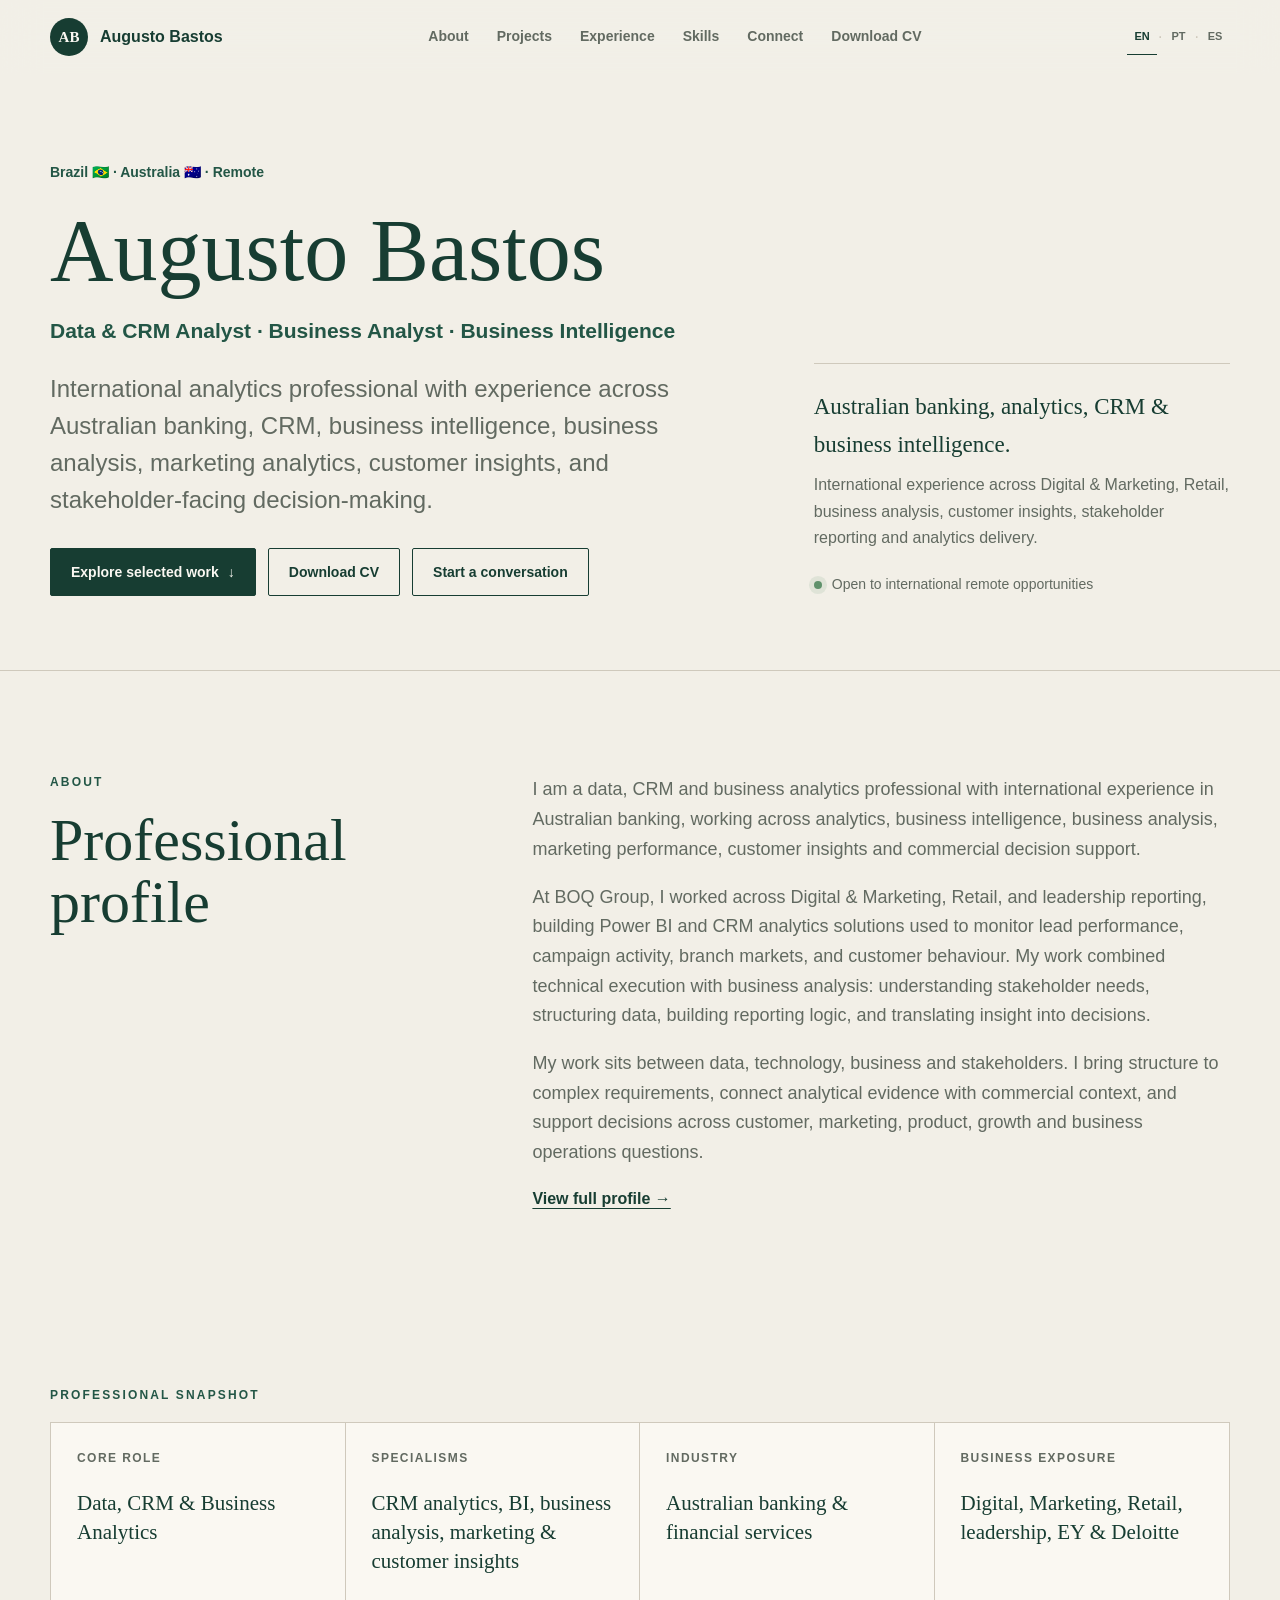
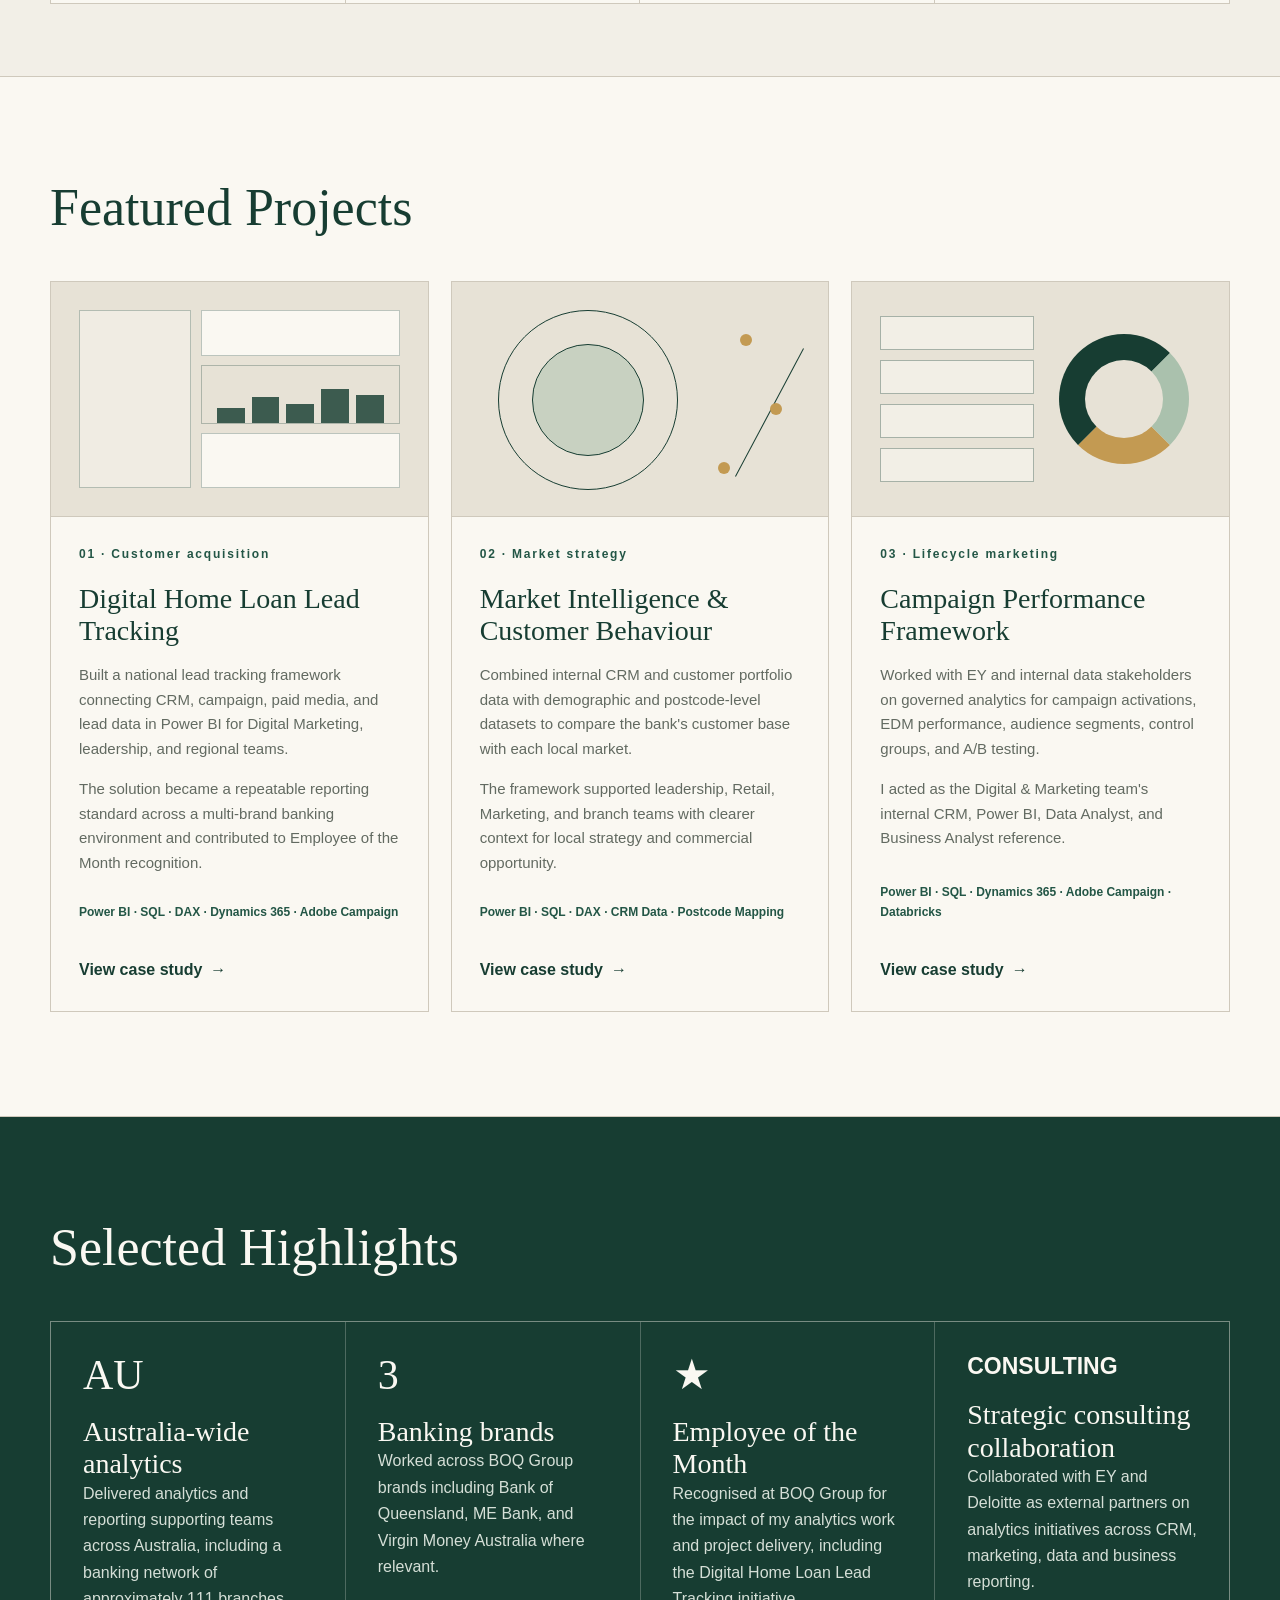
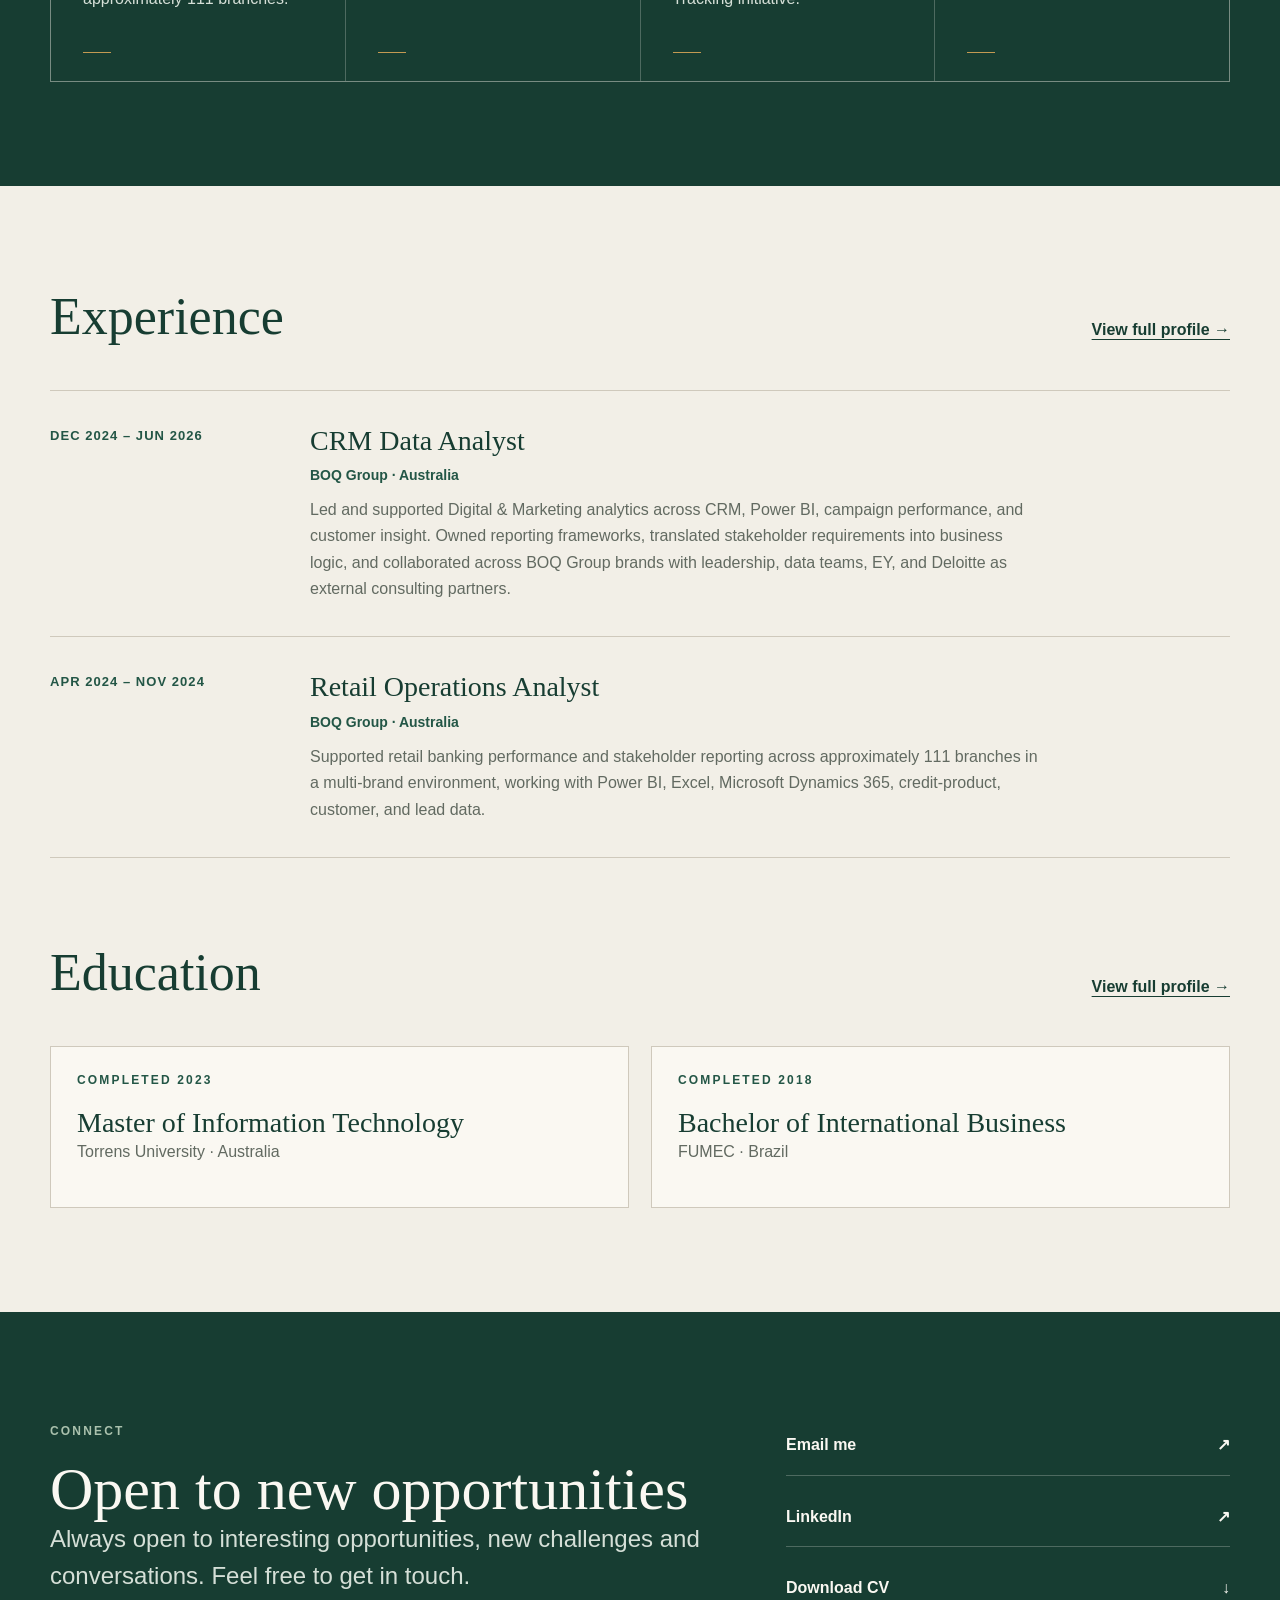
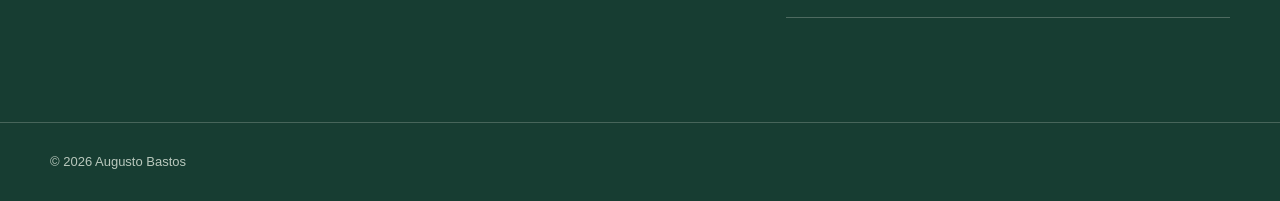
==== commit 4db1b92a: "Add files via upload" ====
--- a/index.html
+++ b/index.html
@@ -7,9 +7,10 @@
   <meta name="theme-color" content="#f2efe7">
   <title>Augusto Bastos | Data, CRM & Business Intelligence</title>
   <link rel="stylesheet" href="styles.css">
+  <script defer src="translations.js"></script>
   <script defer src="script.js"></script>
 </head>
-<body>
+<body data-page="home">
   <a class="skip-link" href="#main">Skip to content</a>
   <header class="site-header" data-header>
     <nav class="nav" aria-label="Main navigation">
@@ -17,7 +18,6 @@
         <span class="brand-mark" aria-hidden="true">AB</span>
         <span>Augusto Bastos</span>
       </a>
-      <button class="menu-button" type="button" aria-expanded="false" aria-label="Open navigation" data-menu-button>☰</button>
       <div class="nav-links" data-nav-links>
         <a href="#about">About</a>
         <a href="#projects">Projects</a>
@@ -25,6 +25,14 @@
         <a href="profile.html#capabilities">Skills</a>
         <a href="#connect">Connect</a>
         <a href="Augusto-Bastos-CV.pdf" download>Download CV</a>
+      </div>
+      <div class="nav-tools">
+        <div class="language-selector" role="group" aria-label="Language selector">
+          <button type="button" data-language="en" aria-pressed="true" aria-label="Switch language to English">EN</button><span aria-hidden="true">·</span>
+          <button type="button" data-language="pt" aria-pressed="false" aria-label="Mudar idioma para português">PT</button><span aria-hidden="true">·</span>
+          <button type="button" data-language="es" aria-pressed="false" aria-label="Cambiar idioma a español">ES</button>
+        </div>
+        <button class="menu-button" type="button" aria-expanded="false" aria-label="Open navigation" data-menu-button>☰</button>
       </div>
     </nav>
   </header>
@@ -39,6 +47,7 @@
           <p class="lede">International analytics professional with experience across Australian banking, CRM, business intelligence, business analysis, marketing analytics, customer insights, and stakeholder-facing decision-making.</p>
           <div class="button-row">
             <a class="button button-primary" href="#projects">Explore selected work <span aria-hidden="true">↓</span></a>
+            <a class="button" href="Augusto-Bastos-CV.pdf" download>Download CV</a>
             <a class="button" href="mailto:gusbastos7@gmail.com">Start a conversation</a>
           </div>
         </div>
--- a/styles.css
+++ b/styles.css
@@ -88,6 +88,23 @@
   text-decoration: none;
 }
 .nav-links a:hover, .nav-links a:focus-visible { color: var(--forest); }
+.nav-tools { display: flex; align-items: center; gap: 14px; flex: 0 0 auto; }
+.language-selector { display: flex; align-items: center; gap: 1px; color: var(--line); }
+.language-selector button {
+  min-width: 30px;
+  min-height: 36px;
+  padding: 0 5px;
+  border: 0;
+  border-bottom: 1px solid transparent;
+  background: transparent;
+  color: var(--muted);
+  font: inherit;
+  font-size: 11px;
+  font-weight: 700;
+  cursor: pointer;
+}
+.language-selector button:hover, .language-selector button:focus-visible { color: var(--forest); }
+.language-selector button[aria-pressed="true"] { border-bottom-color: var(--forest); color: var(--forest); font-weight: 850; }
 .menu-button {
   display: none;
   width: 42px;
@@ -363,7 +380,9 @@
 }
 
 @media (max-width: 720px) {
-  .nav { width: min(100% - 28px, 1180px); }
+  .nav { width: min(100% - 28px, 1180px); gap: 12px; }
+  .nav-tools { gap: 8px; margin-left: auto; }
+  .language-selector button { min-width: 26px; min-height: 36px; padding-inline: 3px; }
   .menu-button { display: grid; place-items: center; }
   .nav-links { position: fixed; inset: 74px 0 auto; display: none; padding: 22px; border-bottom: 1px solid var(--line); background: var(--paper); }
   .nav-links.open { display: grid; }
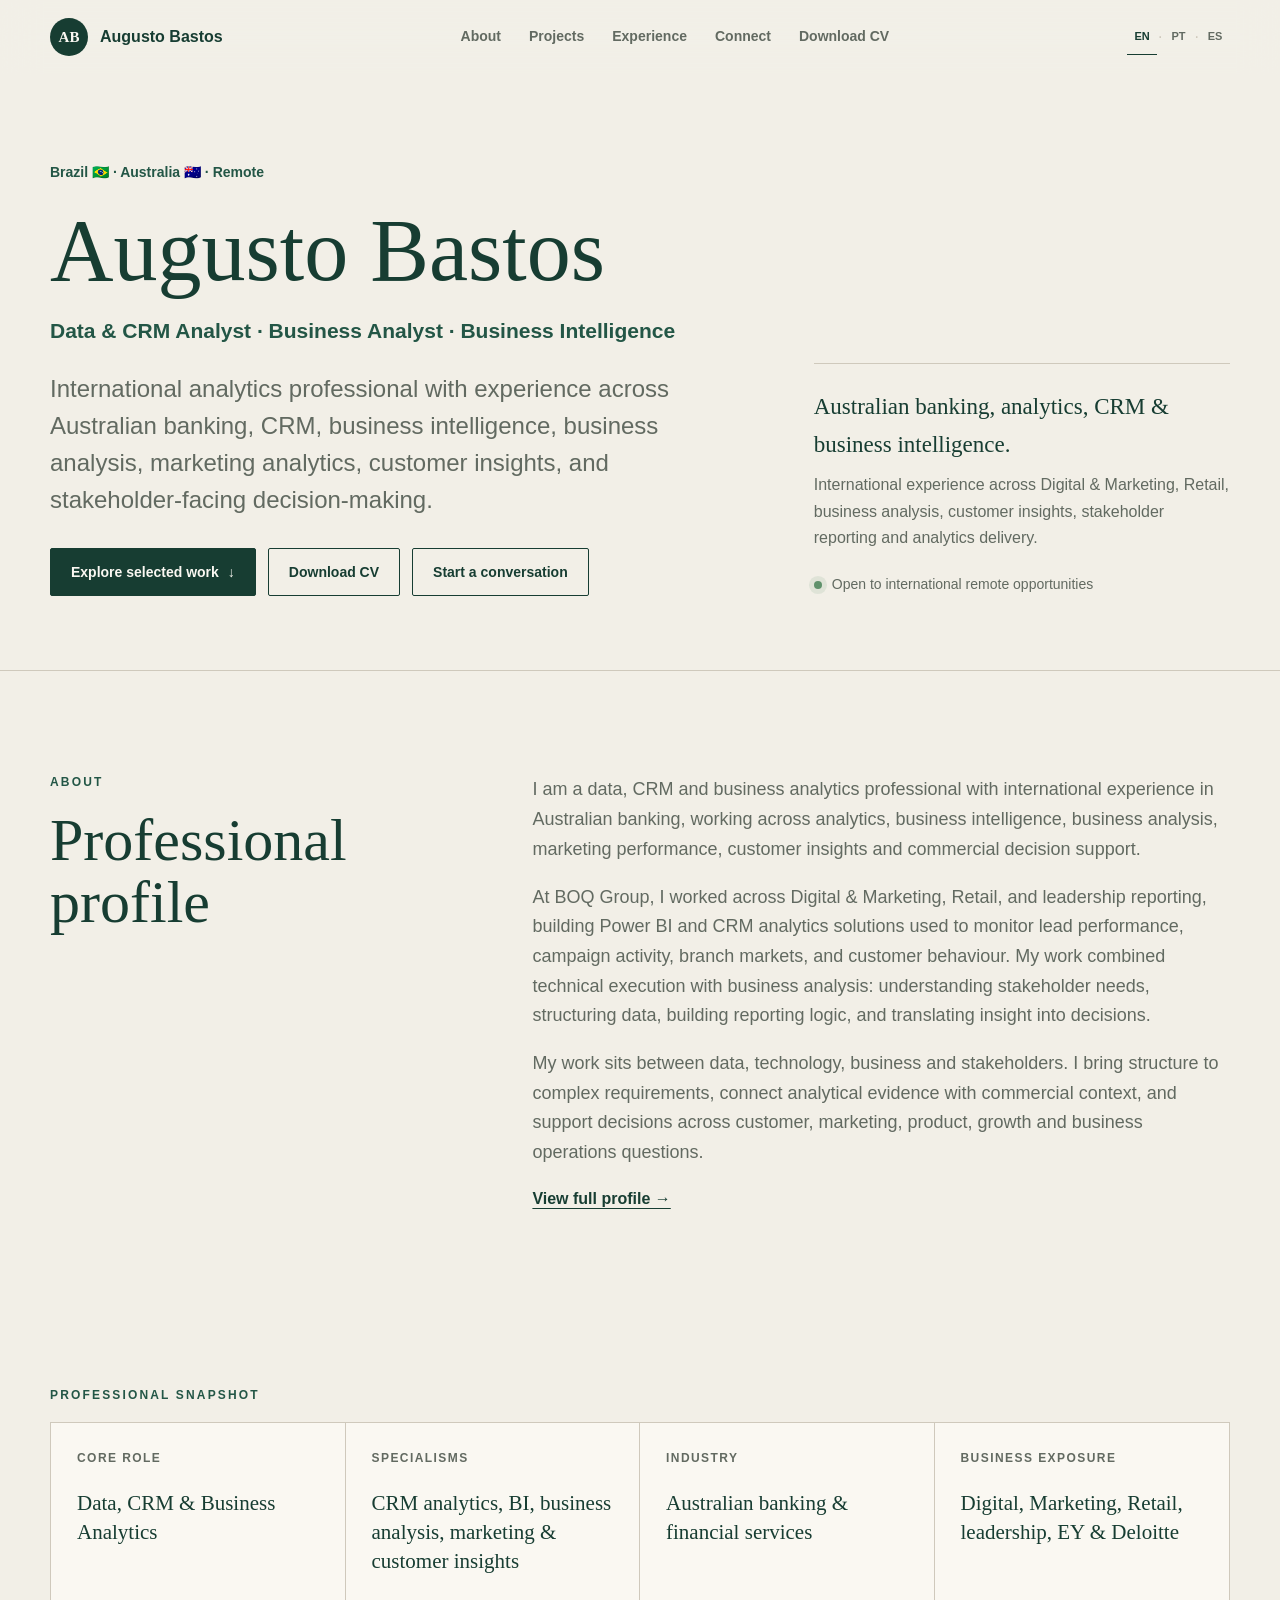
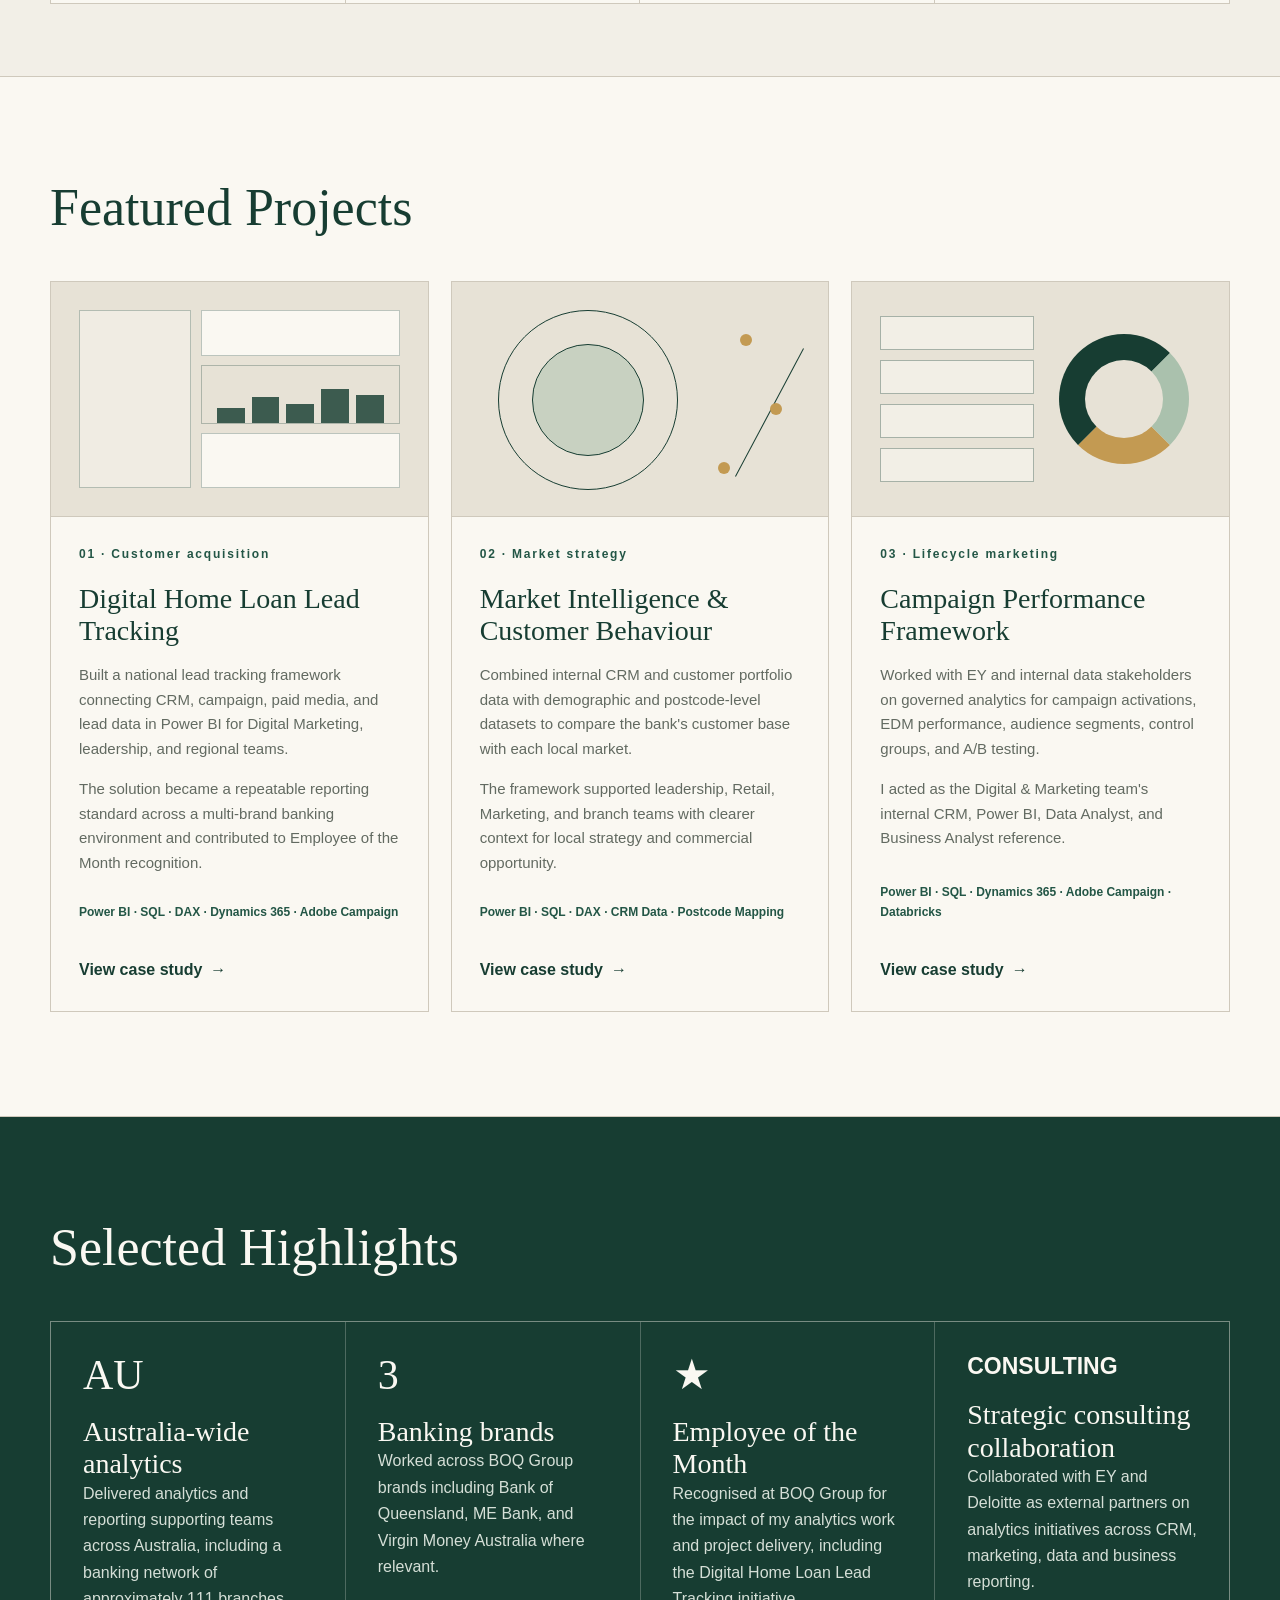
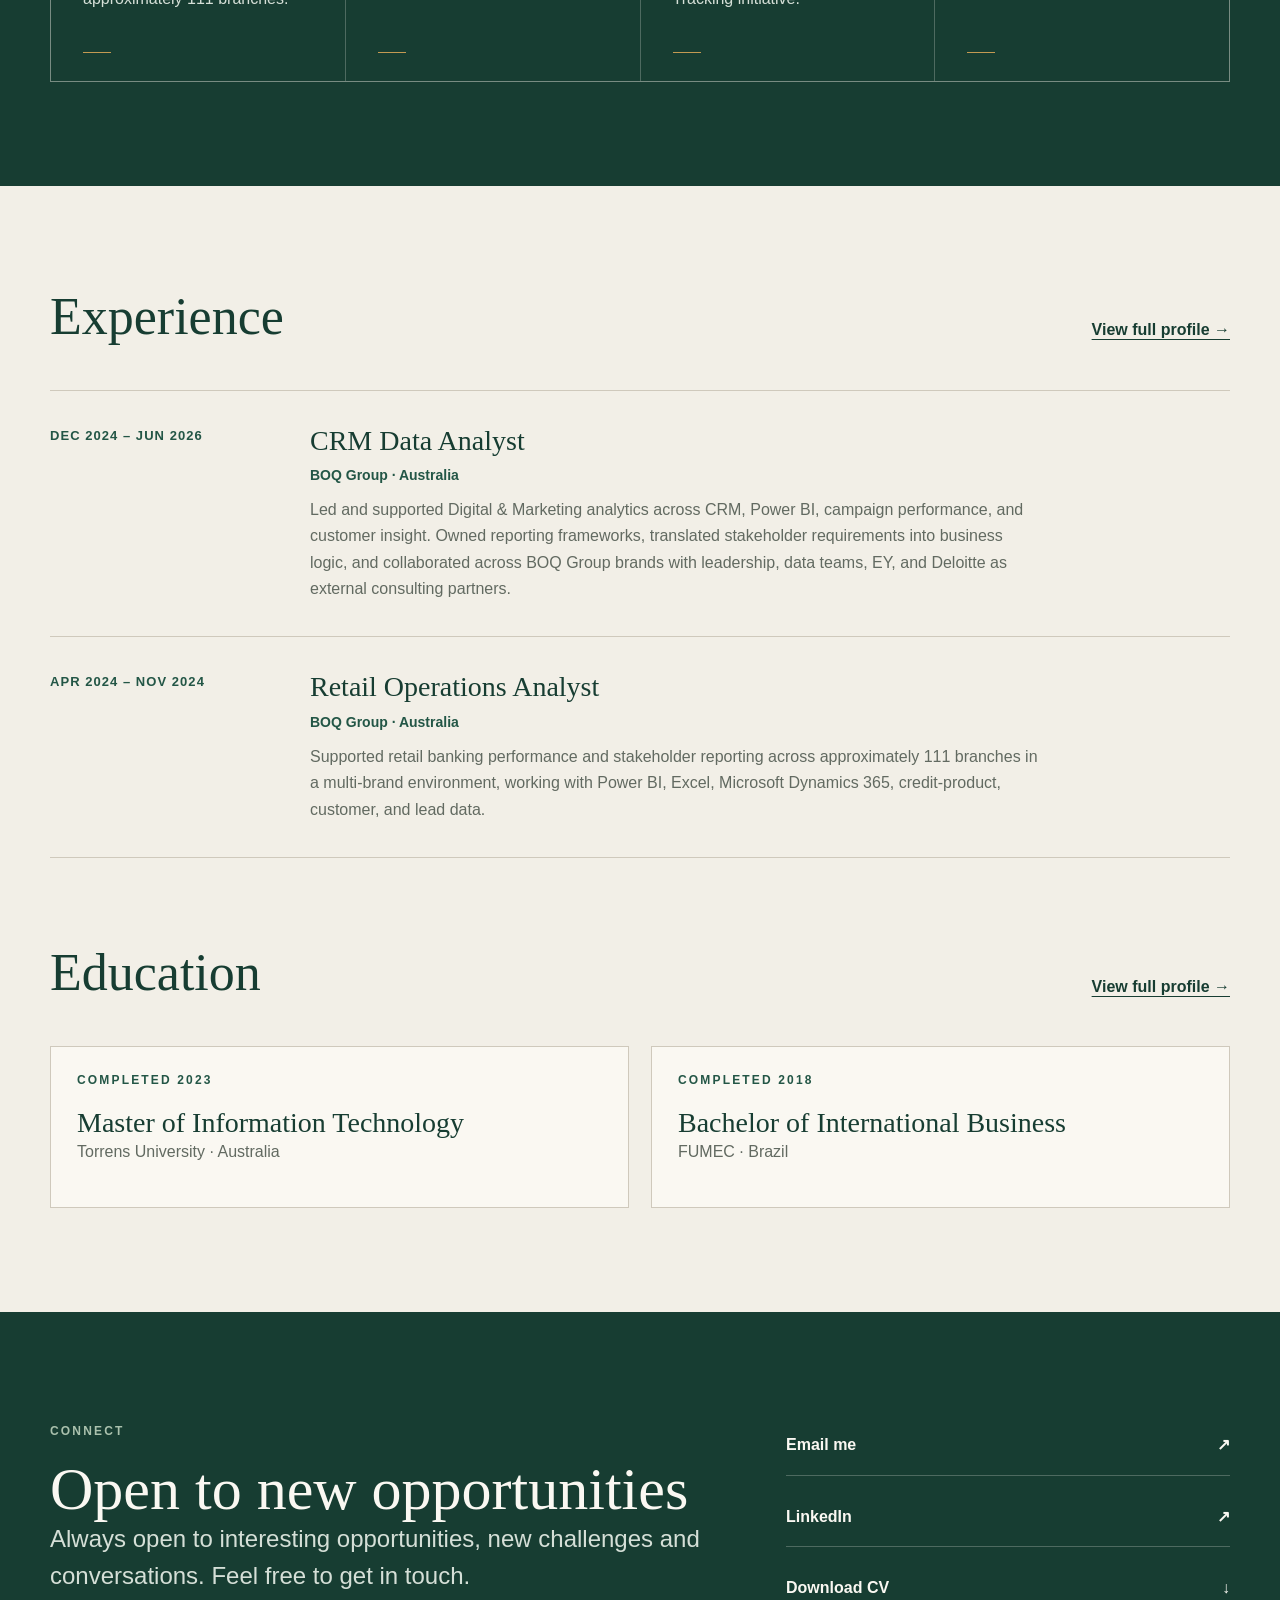
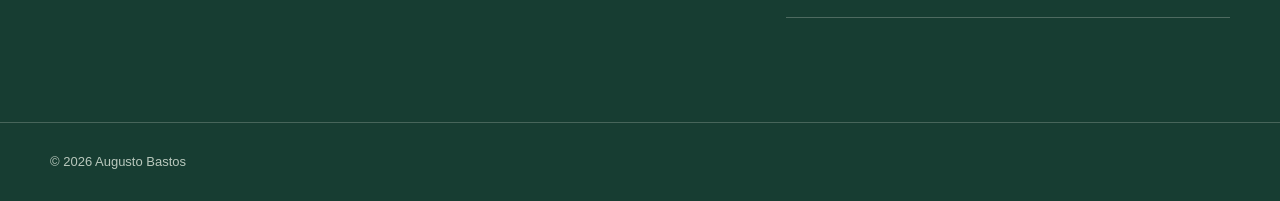
==== commit a5c0e45f: "Add files via upload" ====
--- a/index.html
+++ b/index.html
@@ -22,7 +22,6 @@
         <a href="#about">About</a>
         <a href="#projects">Projects</a>
         <a href="#experience">Experience</a>
-        <a href="profile.html#capabilities">Skills</a>
         <a href="#connect">Connect</a>
         <a href="Augusto-Bastos-CV.pdf" download>Download CV</a>
       </div>
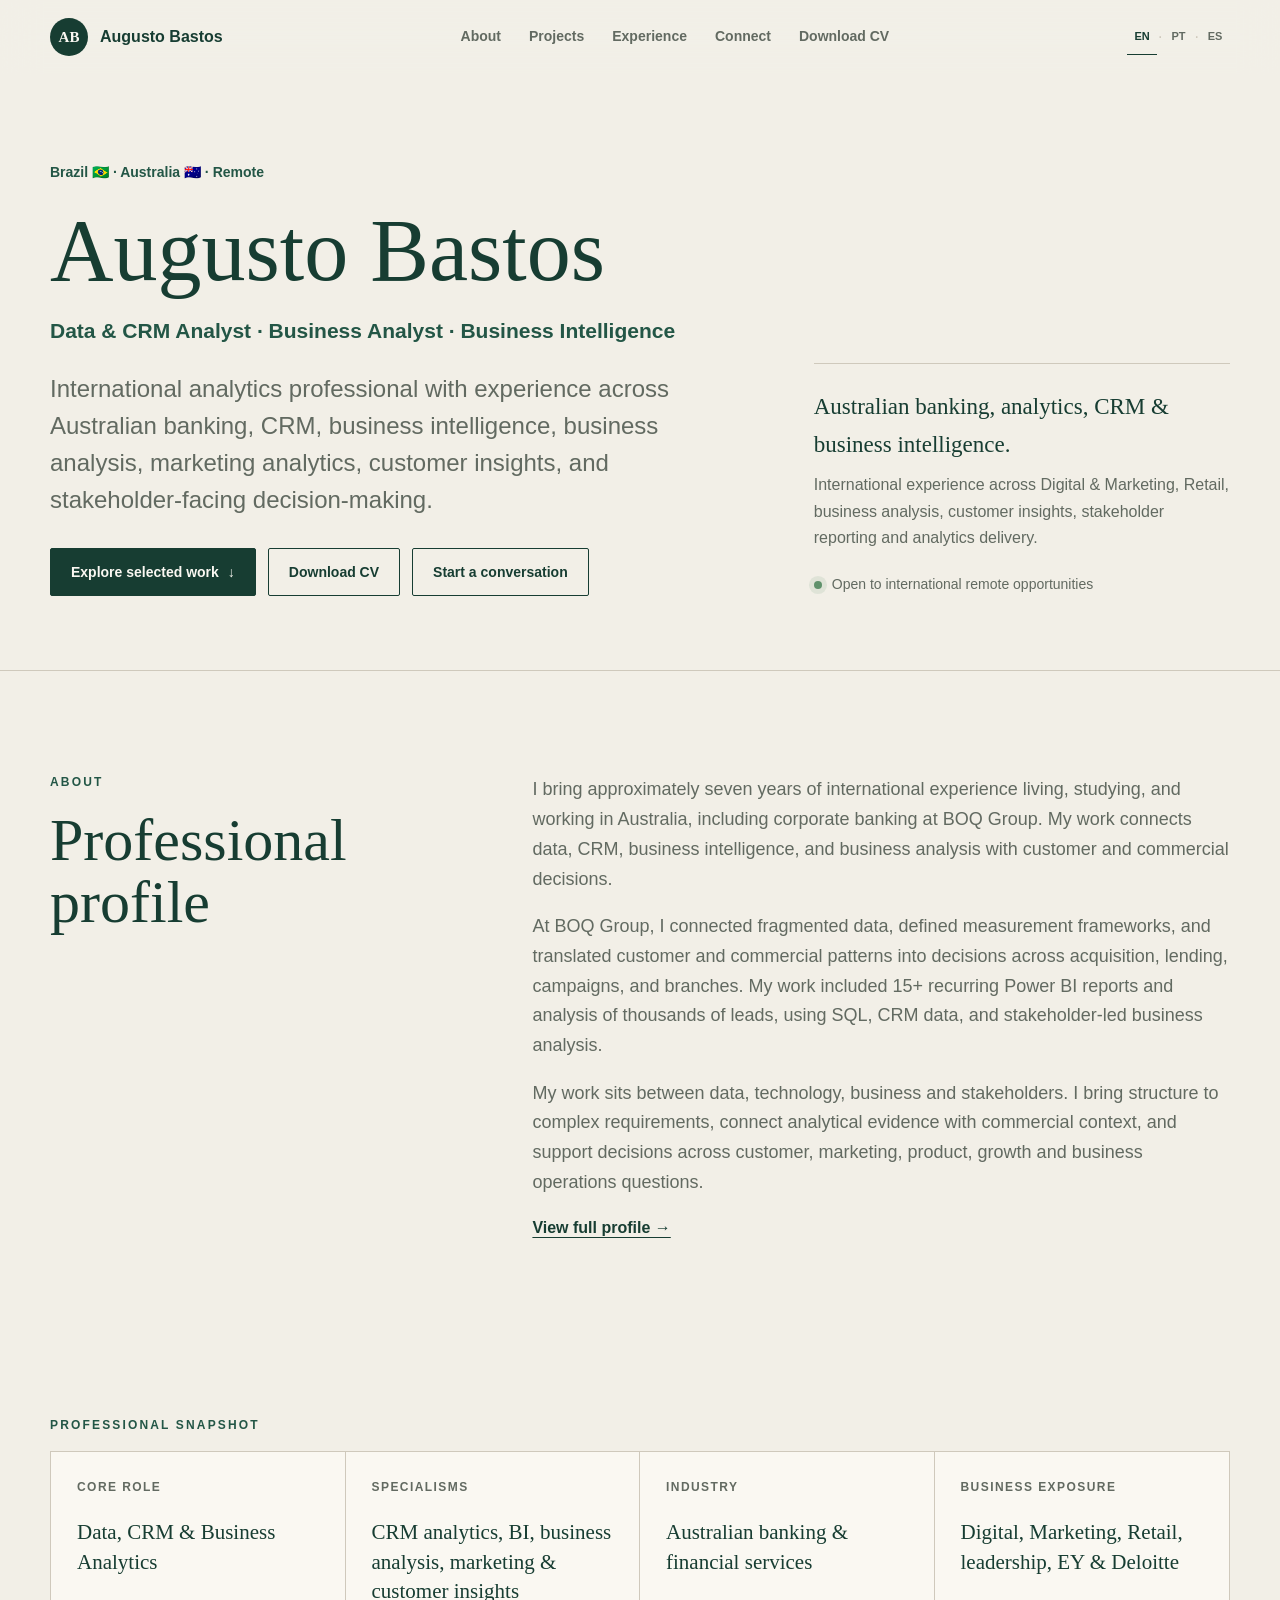
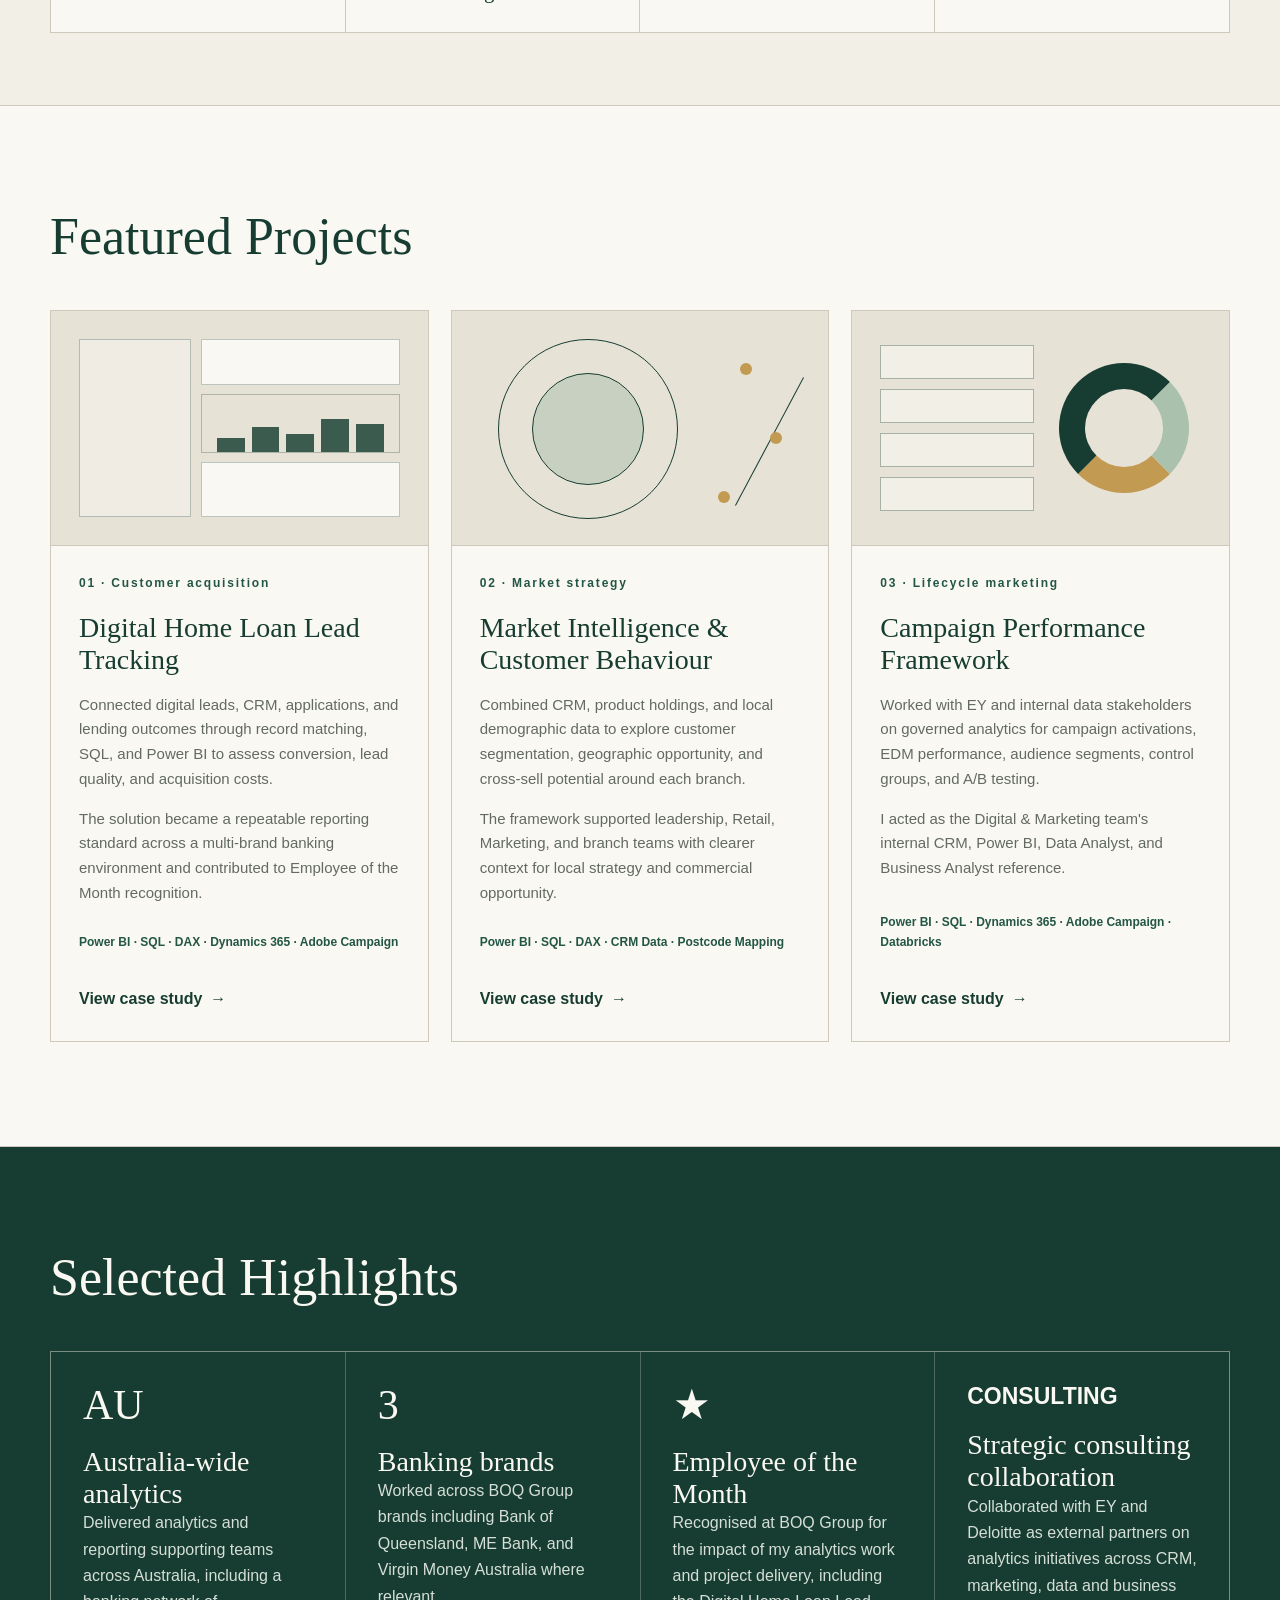
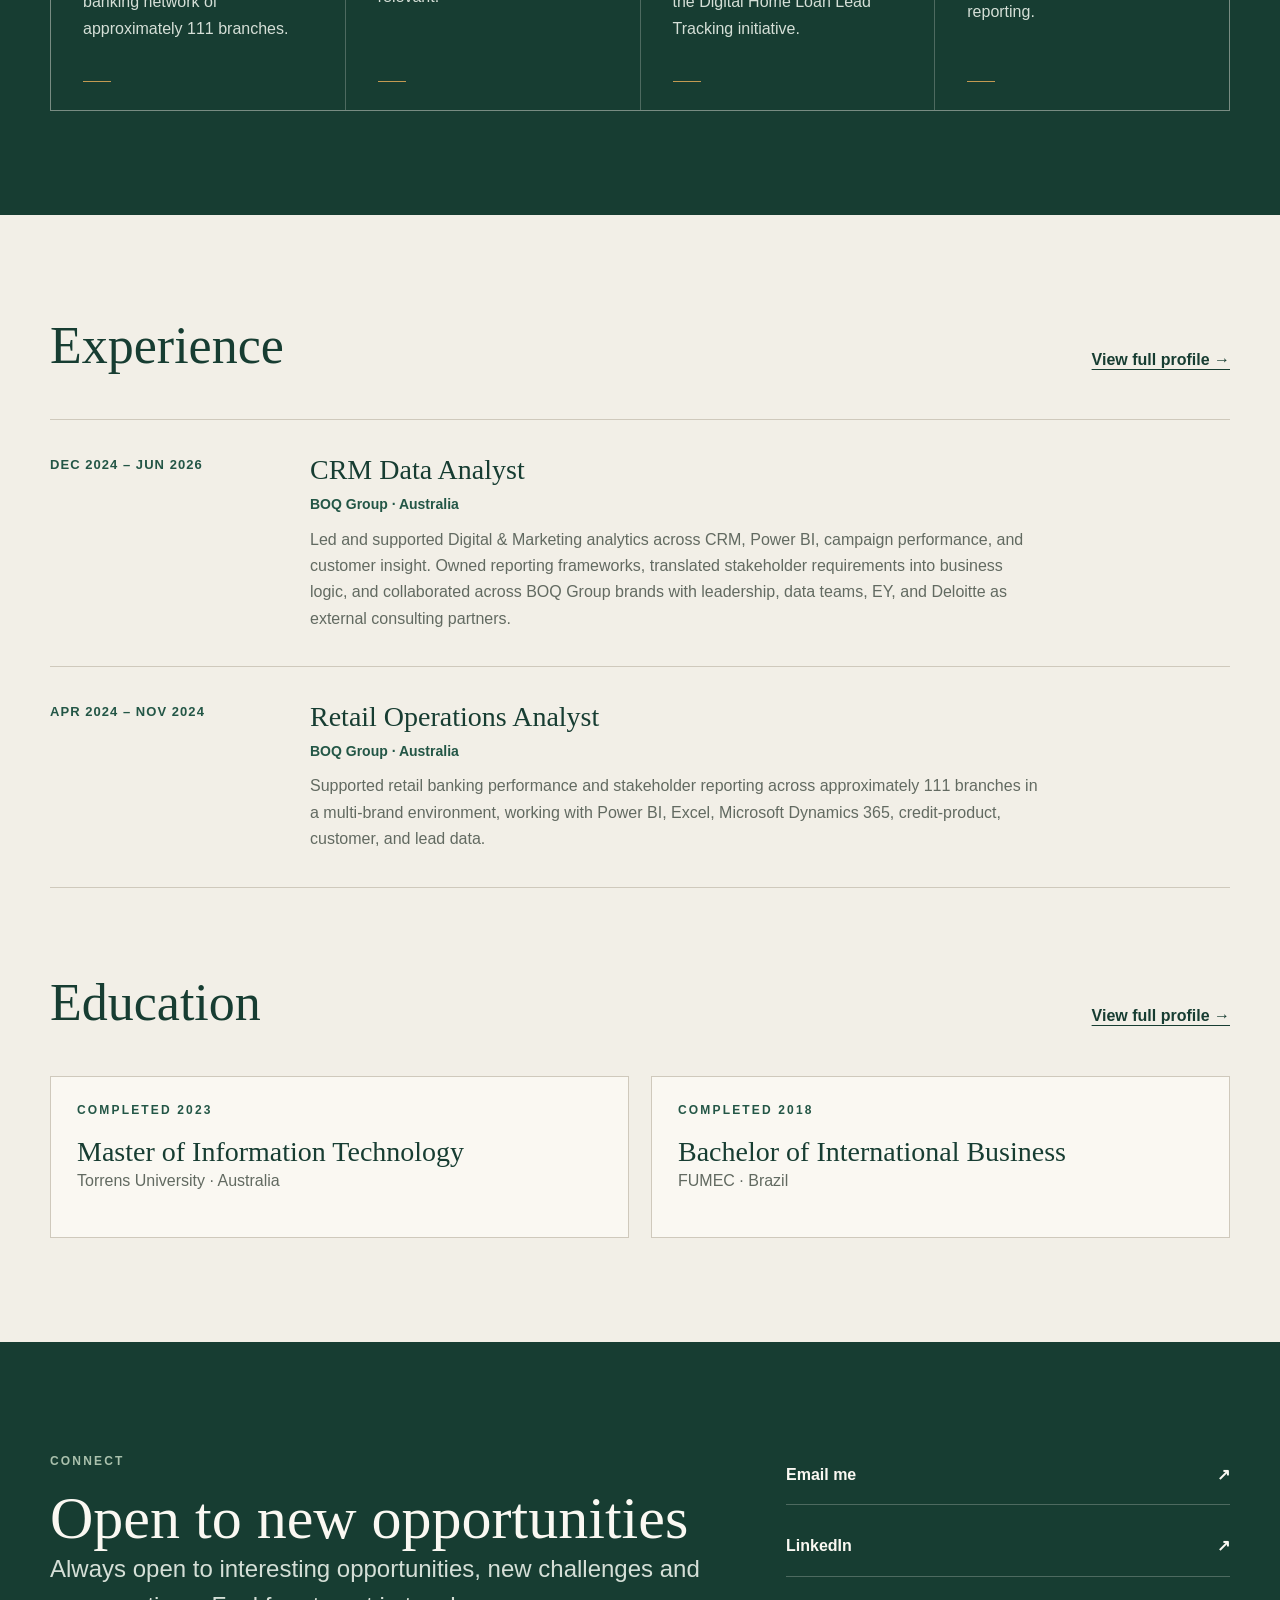
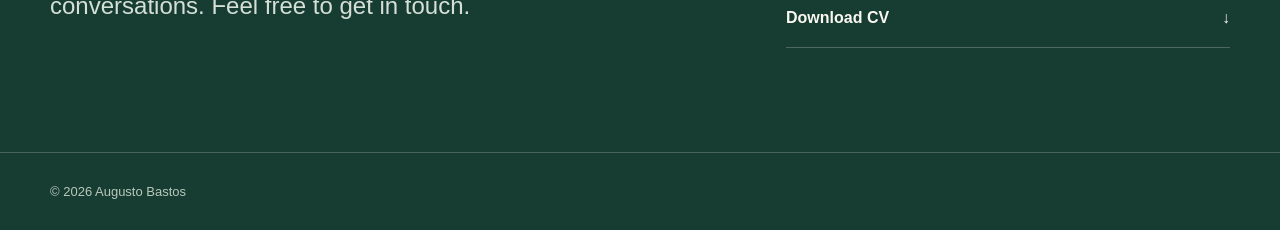
==== commit 022a83a3: "Add files via upload" ====
--- a/index.html
+++ b/index.html
@@ -1,195 +1,195 @@
-<!doctype html>
-<html lang="en">
-<head>
-  <meta charset="utf-8">
-  <meta name="viewport" content="width=device-width, initial-scale=1">
-  <meta name="description" content="Augusto Bastos is an international data, CRM and business analytics professional with Australian banking experience across business intelligence, marketing analytics, customer insights, and stakeholder-facing decision-making.">
-  <meta name="theme-color" content="#f2efe7">
-  <title>Augusto Bastos | Data, CRM & Business Intelligence</title>
-  <link rel="stylesheet" href="styles.css">
-  <script defer src="translations.js"></script>
-  <script defer src="script.js"></script>
-</head>
-<body data-page="home">
-  <a class="skip-link" href="#main">Skip to content</a>
-  <header class="site-header" data-header>
-    <nav class="nav" aria-label="Main navigation">
-      <a class="brand" href="index.html" aria-label="Augusto Bastos, home">
-        <span class="brand-mark" aria-hidden="true">AB</span>
-        <span>Augusto Bastos</span>
-      </a>
-      <div class="nav-links" data-nav-links>
-        <a href="#about">About</a>
-        <a href="#projects">Projects</a>
-        <a href="#experience">Experience</a>
-        <a href="#connect">Connect</a>
-        <a href="Augusto-Bastos-CV.pdf" download>Download CV</a>
-      </div>
-      <div class="nav-tools">
-        <div class="language-selector" role="group" aria-label="Language selector">
-          <button type="button" data-language="en" aria-pressed="true" aria-label="Switch language to English">EN</button><span aria-hidden="true">·</span>
-          <button type="button" data-language="pt" aria-pressed="false" aria-label="Mudar idioma para português">PT</button><span aria-hidden="true">·</span>
-          <button type="button" data-language="es" aria-pressed="false" aria-label="Cambiar idioma a español">ES</button>
-        </div>
-        <button class="menu-button" type="button" aria-expanded="false" aria-label="Open navigation" data-menu-button>☰</button>
-      </div>
-    </nav>
-  </header>
-
-  <main id="main">
-    <section class="hero">
-      <div class="container hero-grid">
-        <div class="hero-copy reveal">
-          <p class="location-line">Brazil 🇧🇷 · Australia 🇦🇺 · Remote</p>
-          <h1>Augusto Bastos</h1>
-          <p class="hero-role">Data & CRM Analyst · Business Analyst · Business Intelligence</p>
-          <p class="lede">International analytics professional with experience across Australian banking, CRM, business intelligence, business analysis, marketing analytics, customer insights, and stakeholder-facing decision-making.</p>
-          <div class="button-row">
-            <a class="button button-primary" href="#projects">Explore selected work <span aria-hidden="true">↓</span></a>
-            <a class="button" href="Augusto-Bastos-CV.pdf" download>Download CV</a>
-            <a class="button" href="mailto:gusbastos7@gmail.com">Start a conversation</a>
-          </div>
-        </div>
-        <aside class="hero-note reveal" aria-label="Professional positioning">
-          <strong>Australian banking, analytics, CRM & business intelligence.</strong>
-          <p>International experience across Digital & Marketing, Retail, business analysis, customer insights, stakeholder reporting and analytics delivery.</p>
-          <div class="availability">Open to international remote opportunities</div>
-        </aside>
-      </div>
-    </section>
-
-    <section class="section section-rule" id="about">
-      <div class="container intro-grid">
-        <div class="reveal">
-          <p class="eyebrow">About</p>
-          <h2>Professional profile</h2>
-        </div>
-        <div class="copy-stack reveal">
-          <p>I am a data, CRM and business analytics professional with international experience in Australian banking, working across analytics, business intelligence, business analysis, marketing performance, customer insights and commercial decision support.</p>
-          <p>At BOQ Group, I worked across Digital & Marketing, Retail, and leadership reporting, building Power BI and CRM analytics solutions used to monitor lead performance, campaign activity, branch markets, and customer behaviour. My work combined technical execution with business analysis: understanding stakeholder needs, structuring data, building reporting logic, and translating insight into decisions.</p>
-          <p>My work sits between data, technology, business and stakeholders. I bring structure to complex requirements, connect analytical evidence with commercial context, and support decisions across customer, marketing, product, growth and business operations questions.</p>
-          <a class="text-link" href="profile.html">View full profile →</a>
-        </div>
-      </div>
-    </section>
-
-    <section class="section-tight" aria-labelledby="snapshot-title">
-      <div class="container">
-        <p class="eyebrow" id="snapshot-title">Professional snapshot</p>
-        <div class="snapshot-grid reveal">
-          <div class="snapshot-item"><span>Core role</span><strong>Data, CRM & Business Analytics</strong></div>
-          <div class="snapshot-item"><span>Specialisms</span><strong>CRM analytics, BI, business analysis, marketing & customer insights</strong></div>
-          <div class="snapshot-item"><span>Industry</span><strong>Australian banking & financial services</strong></div>
-          <div class="snapshot-item"><span>Business exposure</span><strong>Digital, Marketing, Retail, leadership, EY & Deloitte</strong></div>
-        </div>
-      </div>
-    </section>
-
-    <section class="section surface-band" id="projects">
-      <div class="container">
-        <div class="simple-heading reveal"><h2>Featured Projects</h2></div>
-
-        <div class="project-grid">
-          <article class="project-card reveal">
-            <div class="project-card-visual" aria-hidden="true">
-              <div class="mini-dashboard">
-                <div class="mini-side"></div>
-                <div class="mini-main"><div class="mini-head"></div><div class="mini-chart"><i style="height:38%"></i><i style="height:65%"></i><i style="height:48%"></i><i style="height:86%"></i><i style="height:72%"></i></div><div class="mini-foot"></div></div>
-              </div>
-            </div>
-            <div class="project-card-body">
-              <span class="project-number">01 · Customer acquisition</span>
-              <h3>Digital Home Loan Lead Tracking</h3>
-              <p>Built a national lead tracking framework connecting CRM, campaign, paid media, and lead data in Power BI for Digital Marketing, leadership, and regional teams.</p>
-              <p>The solution became a repeatable reporting standard across a multi-brand banking environment and contributed to Employee of the Month recognition.</p>
-              <p class="tools">Power BI · SQL · DAX · Dynamics 365 · Adobe Campaign</p>
-              <a class="project-link" href="projects/digital-home-loan-lead-tracking.html">View case study</a>
-            </div>
-          </article>
-
-          <article class="project-card reveal">
-            <div class="project-card-visual" aria-hidden="true">
-              <div class="map-visual"><span class="map-ring r1"></span><span class="map-ring r2"></span><span class="map-axis"></span><span class="map-node n1"></span><span class="map-node n2"></span><span class="map-node n3"></span></div>
-            </div>
-            <div class="project-card-body">
-              <span class="project-number">02 · Market strategy</span>
-              <h3>Market Intelligence & Customer Behaviour</h3>
-              <p>Combined internal CRM and customer portfolio data with demographic and postcode-level datasets to compare the bank's customer base with each local market.</p>
-              <p>The framework supported leadership, Retail, Marketing, and branch teams with clearer context for local strategy and commercial opportunity.</p>
-              <p class="tools">Power BI · SQL · DAX · CRM Data · Postcode Mapping</p>
-              <a class="project-link" href="projects/market-intelligence-customer-behaviour.html">View case study</a>
-            </div>
-          </article>
-
-          <article class="project-card reveal">
-            <div class="project-card-visual" aria-hidden="true">
-              <div class="campaign-visual"><div class="campaign-track"><i></i><i></i><i></i><i></i></div><div class="campaign-donut"></div></div>
-            </div>
-            <div class="project-card-body">
-              <span class="project-number">03 · Lifecycle marketing</span>
-              <h3>Campaign Performance Framework</h3>
-              <p>Worked with EY and internal data stakeholders on governed analytics for campaign activations, EDM performance, audience segments, control groups, and A/B testing.</p>
-              <p>I acted as the Digital & Marketing team's internal CRM, Power BI, Data Analyst, and Business Analyst reference.</p>
-              <p class="tools">Power BI · SQL · Dynamics 365 · Adobe Campaign · Databricks</p>
-              <a class="project-link" href="projects/lifecycle-marketing-campaign-performance.html">View case study</a>
-            </div>
-          </article>
-        </div>
-      </div>
-    </section>
-
-    <section class="section dark-band" aria-labelledby="highlights-title">
-      <div class="container">
-        <div class="simple-heading reveal"><h2 id="highlights-title">Selected Highlights</h2></div>
-        <div class="highlights-grid reveal">
-          <article class="highlight"><div class="big">AU</div><h3>Australia-wide analytics</h3><p>Delivered analytics and reporting supporting teams across Australia, including a banking network of approximately 111 branches.</p></article>
-          <article class="highlight"><div class="big">3</div><h3>Banking brands</h3><p>Worked across BOQ Group brands including Bank of Queensland, ME Bank, and Virgin Money Australia where relevant.</p></article>
-          <article class="highlight"><div class="big">★</div><h3>Employee of the Month</h3><p>Recognised at BOQ Group for the impact of my analytics work and project delivery, including the Digital Home Loan Lead Tracking initiative.</p></article>
-          <article class="highlight"><div class="big big-label">Consulting</div><h3>Strategic consulting collaboration</h3><p>Collaborated with EY and Deloitte as external partners on analytics initiatives across CRM, marketing, data and business reporting.</p></article>
-        </div>
-      </div>
-    </section>
-
-    <section class="section" id="experience">
-      <div class="container">
-        <div class="simple-heading simple-heading-row reveal"><h2>Experience</h2><a class="text-link" href="profile.html">View full profile →</a></div>
-        <div class="timeline reveal">
-          <article class="timeline-row">
-            <div class="timeline-date">Dec 2024 – Jun 2026</div>
-            <div><h3>CRM Data Analyst</h3><p class="timeline-org">BOQ Group · Australia</p><p>Led and supported Digital & Marketing analytics across CRM, Power BI, campaign performance, and customer insight. Owned reporting frameworks, translated stakeholder requirements into business logic, and collaborated across BOQ Group brands with leadership, data teams, EY, and Deloitte as external consulting partners.</p></div>
-          </article>
-          <article class="timeline-row">
-            <div class="timeline-date">Apr 2024 – Nov 2024</div>
-            <div><h3>Retail Operations Analyst</h3><p class="timeline-org">BOQ Group · Australia</p><p>Supported retail banking performance and stakeholder reporting across approximately 111 branches in a multi-brand environment, working with Power BI, Excel, Microsoft Dynamics 365, credit-product, customer, and lead data.</p></div>
-          </article>
-        </div>
-
-        <div class="simple-heading simple-heading-row education-heading reveal"><h2>Education</h2><a class="text-link" href="profile.html#education">View full profile →</a></div>
-        <div class="credential-grid reveal">
-          <article class="credential"><p class="eyebrow">Completed 2023</p><h3>Master of Information Technology</h3><p>Torrens University · Australia</p></article>
-          <article class="credential"><p class="eyebrow">Completed 2018</p><h3>Bachelor of International Business</h3><p>FUMEC · Brazil</p></article>
-        </div>
-      </div>
-    </section>
-
-    <section class="section dark-band" id="connect">
-      <div class="container connect-grid">
-        <div class="reveal">
-          <p class="eyebrow">Connect</p>
-          <h2>Open to new opportunities</h2>
-          <p class="lede">Always open to interesting opportunities, new challenges and conversations. Feel free to get in touch.</p>
-        </div>
-        <div class="contact-list reveal" aria-label="Contact actions">
-          <a href="mailto:gusbastos7@gmail.com" aria-label="Email Augusto Bastos at gusbastos7@gmail.com">Email me</a>
-          <a href="https://www.linkedin.com/in/augusto-bastos/" target="_blank" rel="noreferrer">LinkedIn</a>
-          <a class="download-link" href="Augusto-Bastos-CV.pdf" download>Download CV</a>
-        </div>
-      </div>
-    </section>
-  </main>
-
-  <footer class="site-footer">
-    <div class="container footer-row"><span>© 2026 Augusto Bastos</span></div>
-  </footer>
-</body>
-</html>
+<!doctype html>
+<html lang="en">
+<head>
+  <meta charset="utf-8">
+  <meta name="viewport" content="width=device-width, initial-scale=1">
+  <meta name="description" content="Augusto Bastos is an international data, CRM and business analytics professional with Australian banking experience across business intelligence, marketing analytics, customer insights, and stakeholder-facing decision-making.">
+  <meta name="theme-color" content="#f2efe7">
+  <title>Augusto Bastos | Data, CRM & Business Intelligence</title>
+  <link rel="stylesheet" href="styles.css">
+  <script defer src="translations.js"></script>
+  <script defer src="script.js"></script>
+</head>
+<body data-page="home">
+  <a class="skip-link" href="#main">Skip to content</a>
+  <header class="site-header" data-header>
+    <nav class="nav" aria-label="Main navigation">
+      <a class="brand" href="index.html" aria-label="Augusto Bastos, home">
+        <span class="brand-mark" aria-hidden="true">AB</span>
+        <span>Augusto Bastos</span>
+      </a>
+      <div class="nav-links" data-nav-links>
+        <a href="#about">About</a>
+        <a href="#projects">Projects</a>
+        <a href="#experience">Experience</a>
+        <a href="#connect">Connect</a>
+        <a href="Augusto-Bastos-CV.pdf" download>Download CV</a>
+      </div>
+      <div class="nav-tools">
+        <div class="language-selector" role="group" aria-label="Language selector">
+          <button type="button" data-language="en" aria-pressed="true" aria-label="Switch language to English">EN</button><span aria-hidden="true">·</span>
+          <button type="button" data-language="pt" aria-pressed="false" aria-label="Mudar idioma para português">PT</button><span aria-hidden="true">·</span>
+          <button type="button" data-language="es" aria-pressed="false" aria-label="Cambiar idioma a español">ES</button>
+        </div>
+        <button class="menu-button" type="button" aria-expanded="false" aria-label="Open navigation" data-menu-button>☰</button>
+      </div>
+    </nav>
+  </header>
+
+  <main id="main">
+    <section class="hero">
+      <div class="container hero-grid">
+        <div class="hero-copy reveal">
+          <p class="location-line">Brazil 🇧🇷 · Australia 🇦🇺 · Remote</p>
+          <h1>Augusto Bastos</h1>
+          <p class="hero-role">Data & CRM Analyst · Business Analyst · Business Intelligence</p>
+          <p class="lede">International analytics professional with experience across Australian banking, CRM, business intelligence, business analysis, marketing analytics, customer insights, and stakeholder-facing decision-making.</p>
+          <div class="button-row">
+            <a class="button button-primary" href="#projects">Explore selected work <span aria-hidden="true">↓</span></a>
+            <a class="button" href="Augusto-Bastos-CV.pdf" download>Download CV</a>
+            <a class="button" href="mailto:gusbastos7@gmail.com">Start a conversation</a>
+          </div>
+        </div>
+        <aside class="hero-note reveal" aria-label="Professional positioning">
+          <strong>Australian banking, analytics, CRM & business intelligence.</strong>
+          <p>International experience across Digital & Marketing, Retail, business analysis, customer insights, stakeholder reporting and analytics delivery.</p>
+          <div class="availability">Open to international remote opportunities</div>
+        </aside>
+      </div>
+    </section>
+
+    <section class="section section-rule" id="about">
+      <div class="container intro-grid">
+        <div class="reveal">
+          <p class="eyebrow">About</p>
+          <h2>Professional profile</h2>
+        </div>
+        <div class="copy-stack reveal">
+          <p>I bring approximately seven years of international experience living, studying, and working in Australia, including corporate banking at BOQ Group. My work connects data, CRM, business intelligence, and business analysis with customer and commercial decisions.</p>
+          <p>At BOQ Group, I connected fragmented data, defined measurement frameworks, and translated customer and commercial patterns into decisions across acquisition, lending, campaigns, and branches. My work included 15+ recurring Power BI reports and analysis of thousands of leads, using SQL, CRM data, and stakeholder-led business analysis.</p>
+          <p>My work sits between data, technology, business and stakeholders. I bring structure to complex requirements, connect analytical evidence with commercial context, and support decisions across customer, marketing, product, growth and business operations questions.</p>
+          <a class="text-link" href="profile.html">View full profile →</a>
+        </div>
+      </div>
+    </section>
+
+    <section class="section-tight" aria-labelledby="snapshot-title">
+      <div class="container">
+        <p class="eyebrow" id="snapshot-title">Professional snapshot</p>
+        <div class="snapshot-grid reveal">
+          <div class="snapshot-item"><span>Core role</span><strong>Data, CRM & Business Analytics</strong></div>
+          <div class="snapshot-item"><span>Specialisms</span><strong>CRM analytics, BI, business analysis, marketing & customer insights</strong></div>
+          <div class="snapshot-item"><span>Industry</span><strong>Australian banking & financial services</strong></div>
+          <div class="snapshot-item"><span>Business exposure</span><strong>Digital, Marketing, Retail, leadership, EY & Deloitte</strong></div>
+        </div>
+      </div>
+    </section>
+
+    <section class="section surface-band" id="projects">
+      <div class="container">
+        <div class="simple-heading reveal"><h2>Featured Projects</h2></div>
+
+        <div class="project-grid">
+          <article class="project-card reveal">
+            <div class="project-card-visual" aria-hidden="true">
+              <div class="mini-dashboard">
+                <div class="mini-side"></div>
+                <div class="mini-main"><div class="mini-head"></div><div class="mini-chart"><i style="height:38%"></i><i style="height:65%"></i><i style="height:48%"></i><i style="height:86%"></i><i style="height:72%"></i></div><div class="mini-foot"></div></div>
+              </div>
+            </div>
+            <div class="project-card-body">
+              <span class="project-number">01 · Customer acquisition</span>
+              <h3>Digital Home Loan Lead Tracking</h3>
+              <p>Connected digital leads, CRM, applications, and lending outcomes through record matching, SQL, and Power BI to assess conversion, lead quality, and acquisition costs.</p>
+              <p>The solution became a repeatable reporting standard across a multi-brand banking environment and contributed to Employee of the Month recognition.</p>
+              <p class="tools">Power BI · SQL · DAX · Dynamics 365 · Adobe Campaign</p>
+              <a class="project-link" href="projects/digital-home-loan-lead-tracking.html">View case study</a>
+            </div>
+          </article>
+
+          <article class="project-card reveal">
+            <div class="project-card-visual" aria-hidden="true">
+              <div class="map-visual"><span class="map-ring r1"></span><span class="map-ring r2"></span><span class="map-axis"></span><span class="map-node n1"></span><span class="map-node n2"></span><span class="map-node n3"></span></div>
+            </div>
+            <div class="project-card-body">
+              <span class="project-number">02 · Market strategy</span>
+              <h3>Market Intelligence & Customer Behaviour</h3>
+              <p>Combined CRM, product holdings, and local demographic data to explore customer segmentation, geographic opportunity, and cross-sell potential around each branch.</p>
+              <p>The framework supported leadership, Retail, Marketing, and branch teams with clearer context for local strategy and commercial opportunity.</p>
+              <p class="tools">Power BI · SQL · DAX · CRM Data · Postcode Mapping</p>
+              <a class="project-link" href="projects/market-intelligence-customer-behaviour.html">View case study</a>
+            </div>
+          </article>
+
+          <article class="project-card reveal">
+            <div class="project-card-visual" aria-hidden="true">
+              <div class="campaign-visual"><div class="campaign-track"><i></i><i></i><i></i><i></i></div><div class="campaign-donut"></div></div>
+            </div>
+            <div class="project-card-body">
+              <span class="project-number">03 · Lifecycle marketing</span>
+              <h3>Campaign Performance Framework</h3>
+              <p>Worked with EY and internal data stakeholders on governed analytics for campaign activations, EDM performance, audience segments, control groups, and A/B testing.</p>
+              <p>I acted as the Digital & Marketing team's internal CRM, Power BI, Data Analyst, and Business Analyst reference.</p>
+              <p class="tools">Power BI · SQL · Dynamics 365 · Adobe Campaign · Databricks</p>
+              <a class="project-link" href="projects/lifecycle-marketing-campaign-performance.html">View case study</a>
+            </div>
+          </article>
+        </div>
+      </div>
+    </section>
+
+    <section class="section dark-band" aria-labelledby="highlights-title">
+      <div class="container">
+        <div class="simple-heading reveal"><h2 id="highlights-title">Selected Highlights</h2></div>
+        <div class="highlights-grid reveal">
+          <article class="highlight"><div class="big">AU</div><h3>Australia-wide analytics</h3><p>Delivered analytics and reporting supporting teams across Australia, including a banking network of approximately 111 branches.</p></article>
+          <article class="highlight"><div class="big">3</div><h3>Banking brands</h3><p>Worked across BOQ Group brands including Bank of Queensland, ME Bank, and Virgin Money Australia where relevant.</p></article>
+          <article class="highlight"><div class="big">★</div><h3>Employee of the Month</h3><p>Recognised at BOQ Group for the impact of my analytics work and project delivery, including the Digital Home Loan Lead Tracking initiative.</p></article>
+          <article class="highlight"><div class="big big-label">Consulting</div><h3>Strategic consulting collaboration</h3><p>Collaborated with EY and Deloitte as external partners on analytics initiatives across CRM, marketing, data and business reporting.</p></article>
+        </div>
+      </div>
+    </section>
+
+    <section class="section" id="experience">
+      <div class="container">
+        <div class="simple-heading simple-heading-row reveal"><h2>Experience</h2><a class="text-link" href="profile.html">View full profile →</a></div>
+        <div class="timeline reveal">
+          <article class="timeline-row">
+            <div class="timeline-date">Dec 2024 – Jun 2026</div>
+            <div><h3>CRM Data Analyst</h3><p class="timeline-org">BOQ Group · Australia</p><p>Led and supported Digital & Marketing analytics across CRM, Power BI, campaign performance, and customer insight. Owned reporting frameworks, translated stakeholder requirements into business logic, and collaborated across BOQ Group brands with leadership, data teams, EY, and Deloitte as external consulting partners.</p></div>
+          </article>
+          <article class="timeline-row">
+            <div class="timeline-date">Apr 2024 – Nov 2024</div>
+            <div><h3>Retail Operations Analyst</h3><p class="timeline-org">BOQ Group · Australia</p><p>Supported retail banking performance and stakeholder reporting across approximately 111 branches in a multi-brand environment, working with Power BI, Excel, Microsoft Dynamics 365, credit-product, customer, and lead data.</p></div>
+          </article>
+        </div>
+
+        <div class="simple-heading simple-heading-row education-heading reveal"><h2>Education</h2><a class="text-link" href="profile.html#education">View full profile →</a></div>
+        <div class="credential-grid reveal">
+          <article class="credential"><p class="eyebrow">Completed 2023</p><h3>Master of Information Technology</h3><p>Torrens University · Australia</p></article>
+          <article class="credential"><p class="eyebrow">Completed 2018</p><h3>Bachelor of International Business</h3><p>FUMEC · Brazil</p></article>
+        </div>
+      </div>
+    </section>
+
+    <section class="section dark-band" id="connect">
+      <div class="container connect-grid">
+        <div class="reveal">
+          <p class="eyebrow">Connect</p>
+          <h2>Open to new opportunities</h2>
+          <p class="lede">Always open to interesting opportunities, new challenges and conversations. Feel free to get in touch.</p>
+        </div>
+        <div class="contact-list reveal" aria-label="Contact actions">
+          <a href="mailto:gusbastos7@gmail.com" aria-label="Email Augusto Bastos at gusbastos7@gmail.com">Email me</a>
+          <a href="https://www.linkedin.com/in/augusto-bastos/" target="_blank" rel="noreferrer">LinkedIn</a>
+          <a class="download-link" href="Augusto-Bastos-CV.pdf" download>Download CV</a>
+        </div>
+      </div>
+    </section>
+  </main>
+
+  <footer class="site-footer">
+    <div class="container footer-row"><span>© 2026 Augusto Bastos</span></div>
+  </footer>
+</body>
+</html>
